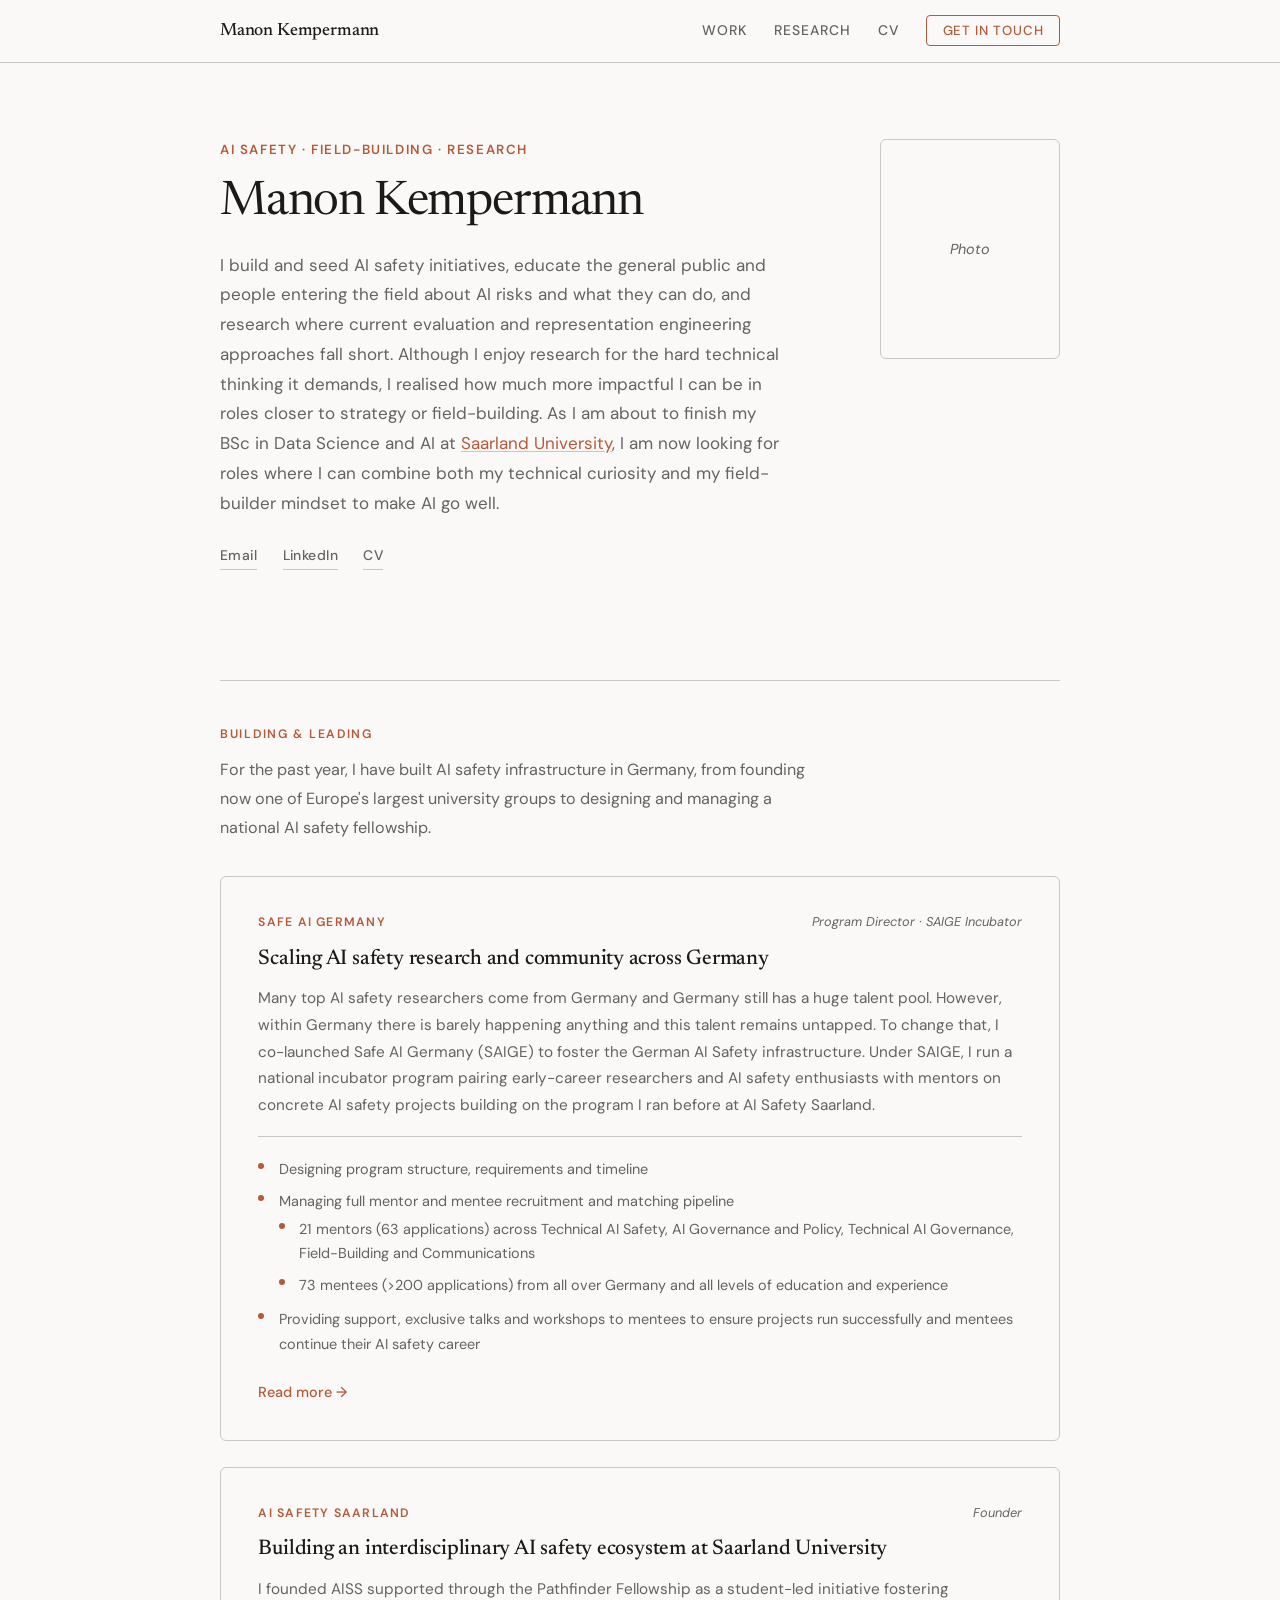
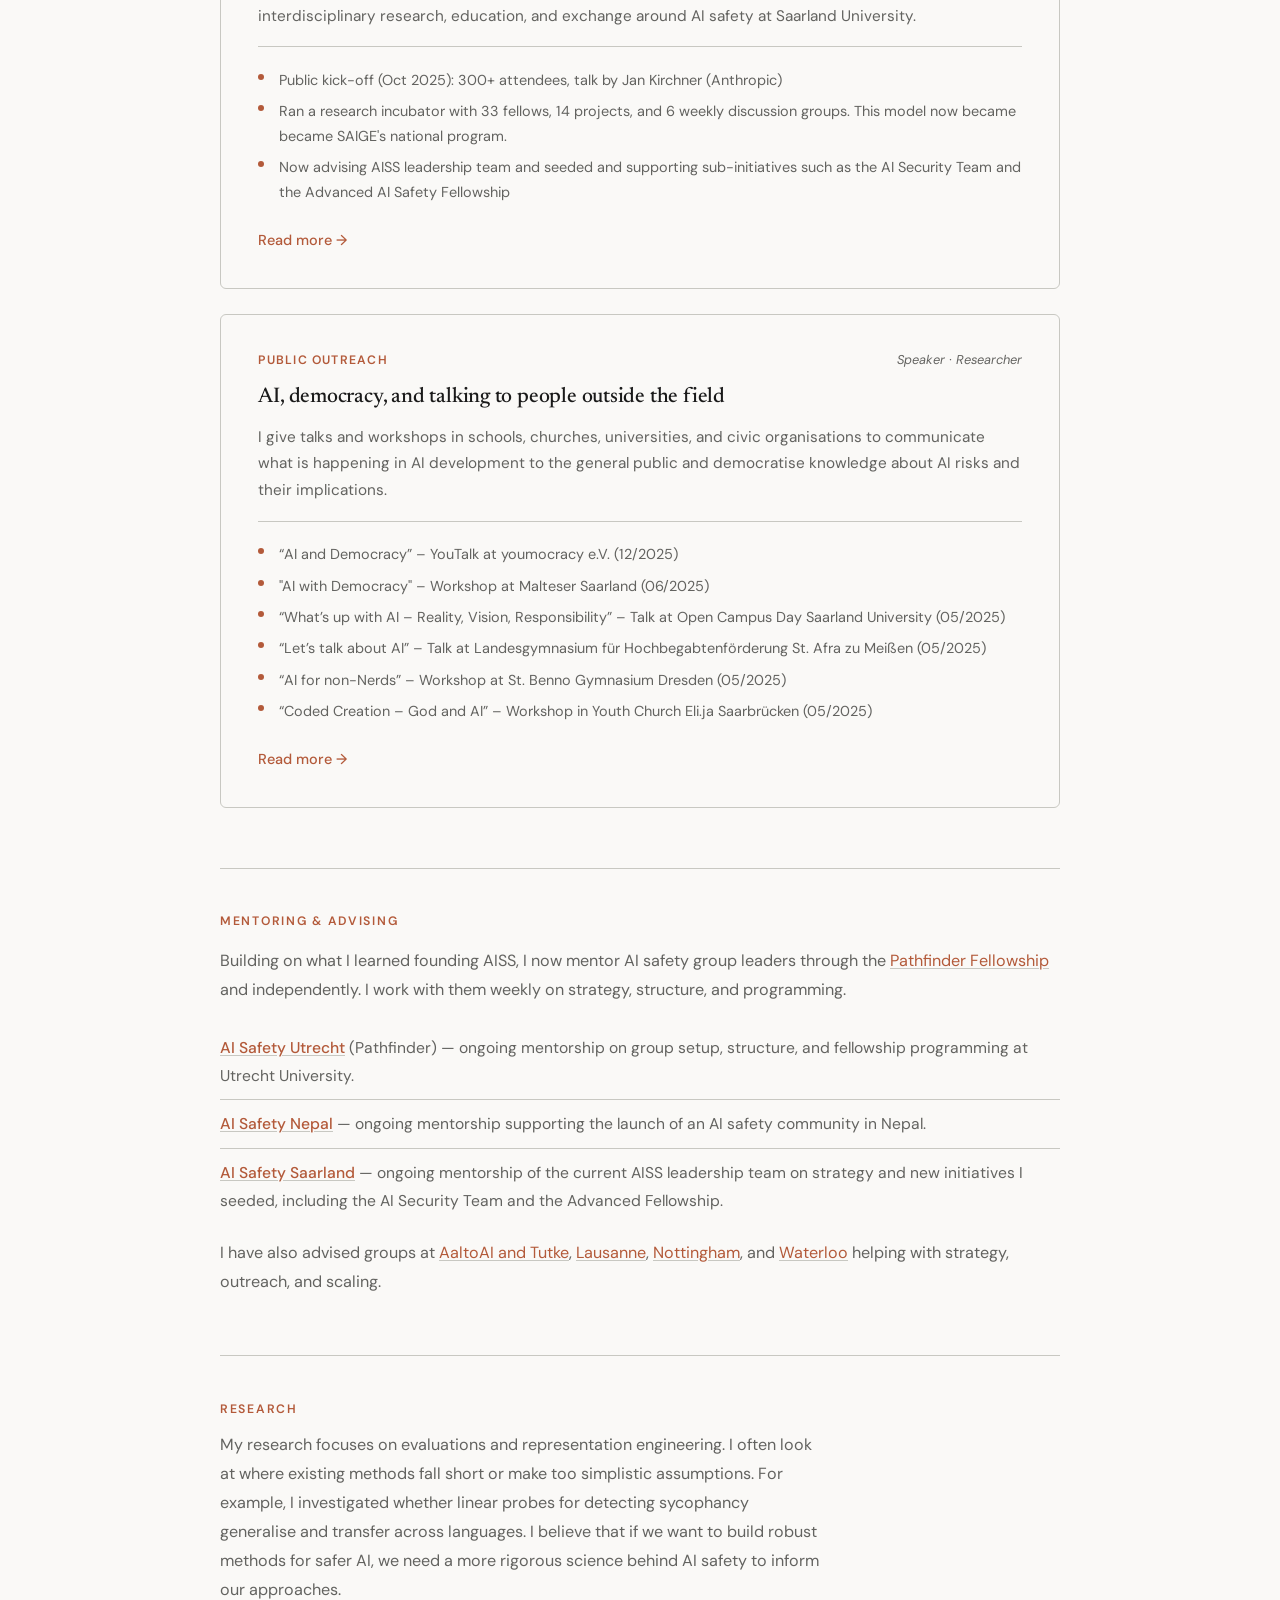
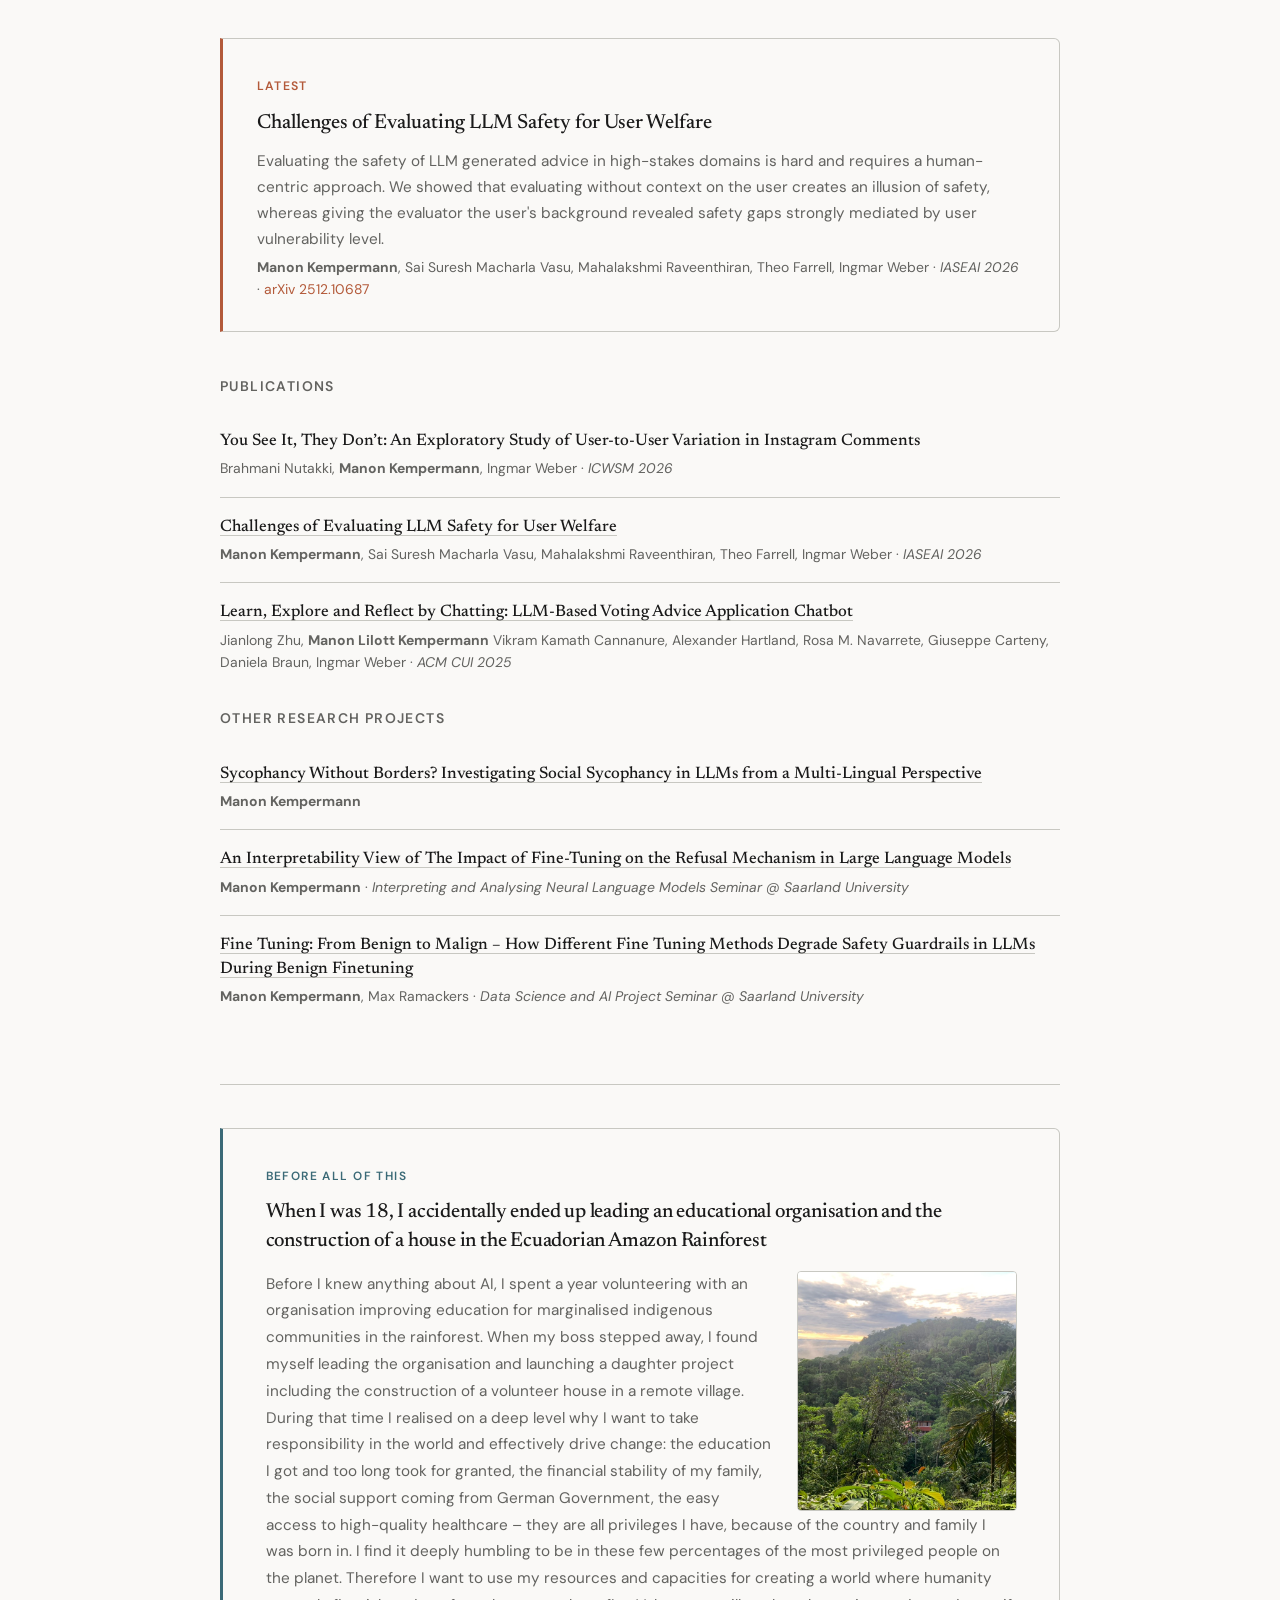
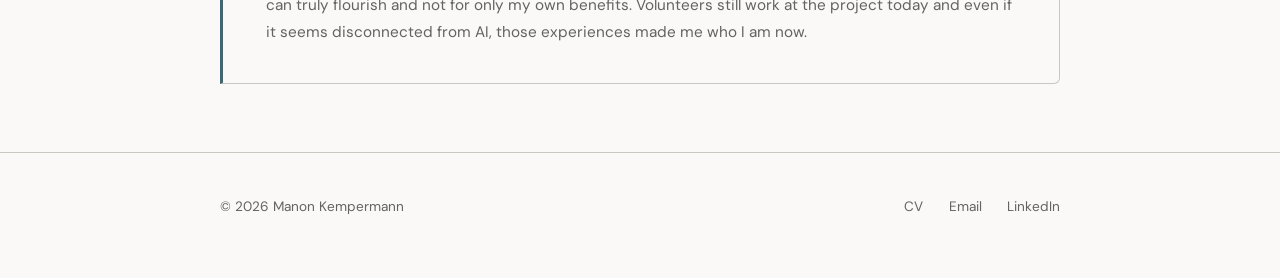
==== index.html @ 101d2dc3 "fixed spelling" ====
<!DOCTYPE html>
<html lang="en">
<head>
  <meta charset="UTF-8">
  <meta name="viewport" content="width=device-width, initial-scale=1.0">
  <title>Manon Kempermann</title>
  <link rel="preconnect" href="https://fonts.googleapis.com">
  <link rel="preconnect" href="https://fonts.gstatic.com" crossorigin>
  <link href="https://fonts.googleapis.com/css2?family=Newsreader:ital,opsz,wght@0,6..72,300;0,6..72,400;0,6..72,500;0,6..72,600;1,6..72,300;1,6..72,400;1,6..72,500&family=DM+Sans:ital,opsz,wght@0,9..40,300;0,9..40,400;0,9..40,500;0,9..40,600;1,9..40,400&display=swap" rel="stylesheet">
  <link rel="stylesheet" href="styles.css">
</head>
<body>

  <nav>
    <div class="nav-inner">
      <a href="index.html" class="nav-name">Manon Kempermann</a>
      <button class="nav-toggle" aria-label="Menu" onclick="document.querySelector('.nav-links').classList.toggle('open')">
        <span></span><span></span>
      </button>
      <ul class="nav-links">
        <li><a href="#projects">Work</a></li>
        <li><a href="#publications">Research</a></li>
        <li><a href="pdf/260504_Manon_K_CV.pdf">CV</a></li>
        <li><a href="mailto:manon@kempermann.email" class="nav-cta">Get in touch</a></li>
      </ul>
    </div>
  </nav>

  <header class="header">
    <div class="header-content">
      <div class="header-text">
        <p class="header-kicker">AI Safety · Field-Building · Research</p>
        <h1>Manon Kempermann</h1>
        <p class="tagline">
          I build and seed AI safety initiatives, educate the general public and people entering the field about AI risks and what they can do, and research where current evaluation and representation engineering approaches fall short. Although I enjoy research for the hard technical thinking it demands, I realised how much more impactful I can be in roles closer to strategy or field-building. As I am about to finish my BSc in Data Science and AI at <a href="https://www.uni-saarland.de">Saarland University</a>, I am now looking for roles where I can combine both my technical curiosity and my field-builder mindset to make AI go well.
          <br> 
        </p>
        <div class="contact-row">
          <a href="mailto:manon@kempermann.email">Email</a>
          <a href="https://www.linkedin.com/in/manon-kempermann-%F0%9F%94%B6-0a8396263/">LinkedIn</a>
          <a href="pdf/260504_Manon_K_CV.pdf">CV</a>
        </div>
      </div>
      <div class="header-photo">
        <img src="profile.jpg" alt="Manon Kempermann" onerror="this.parentElement.innerHTML='<div class=photo-placeholder>Photo</div>'">
      </div>
    </div>
  </header>

  <section class="section" id="projects">
    <hr class="section-divider">
    <div class="section-header fade-section">
      <span class="section-label">Building &amp; Leading</span>
      <p class="section-intro">
        For the past year, I have built AI safety infrastructure in Germany, from founding now one of Europe's largest university groups to designing and managing a national AI safety fellowship.
      </p>
    </div>

    <div class="project-grid">
      <a href="https://safeaigermany.org/incubator" class="project-card fade-section" id="saige">
        <div class="card-top">
          <span class="card-overline">Safe AI Germany</span>
          <span class="card-role">Program Director · SAIGE Incubator</span>
        </div>
        <h3>Scaling AI safety research and community across Germany</h3>
        <p>
          Many top AI safety researchers come from Germany and Germany still has a huge talent pool. However, within Germany there is barely happening anything and this talent remains untapped. To change that, I co-launched Safe AI Germany (SAIGE) to foster the German AI Safety infrastructure. Under SAIGE, I run a national incubator program pairing early-career researchers and AI safety enthusiasts with mentors on concrete AI safety projects building on the program I ran before at AI Safety Saarland.
        </p>
        <div class="card-details">
          <ul>
            <li>Designing program structure, requirements and timeline</li>
            <li>Managing full mentor and mentee recruitment and matching pipeline
              <ul>
                <li>21 mentors (63 applications) across Technical AI Safety, AI Governance and Policy, Technical AI Governance, Field-Building and Communications</li>
                <li>73 mentees (>200 applications) from all over Germany and all levels of education and experience</li>
              </ul>
            </li>
            <li>Providing support, exclusive talks and workshops to mentees to ensure projects run successfully and mentees continue their AI safety career</li>
          </ul>
        </div>
        <span class="card-link">Read more →</span>
      </a>

      <a href="https://www.ais-saarland.org/" class="project-card fade-section">
        <div class="card-top">
          <span class="card-overline">AI Safety Saarland</span>
          <span class="card-role">Founder</span>
        </div>
        <h3>Building an interdisciplinary AI safety ecosystem at Saarland University</h3>
        <p>
          I founded AISS supported through the Pathfinder Fellowship as a student-led initiative fostering  interdisciplinary research, education, and exchange around AI safety at Saarland University.
        </p>
        <div class="card-details">
          <ul>
            <li>Public kick-off (Oct 2025): 300+ attendees, talk by Jan Kirchner (Anthropic)</li>
            <li>Ran a research incubator with 33 fellows, 14 projects, and 6 weekly discussion groups. This model now became became SAIGE's national program.</li>
            <li>Now advising AISS leadership team and seeded and supporting sub-initiatives such as the AI Security Team and the Advanced AI Safety Fellowship</li>
          </ul>
        </div>
        <span class="card-link">Read more →</span>
      </a>

      <a href="pdf/AI_for_everybody.pdf", class="project-card fade-section">
        <div class="card-top">
          <span class="card-overline">Public Outreach</span>
          <span class="card-role">Speaker · Researcher</span>
        </div>
        <h3>AI, democracy, and talking to people outside the field</h3>
        <p>
          I give talks and workshops in schools, churches,
          universities, and civic organisations to communicate what is happening in AI development to the general public and democratise knowledge about AI risks and their implications.
        </p>
        <div class="card-details">
          <ul>
            <li>“AI and Democracy” – YouTalk at youmocracy e.V. (12/2025)</li>
            <li>"AI with Democracy" – Workshop at Malteser Saarland (06/2025)</li>
            <li>“What’s up with AI – Reality, Vision, Responsibility” – Talk at Open Campus Day Saarland University (05/2025) </li>
            <li>“Let’s talk about AI” – Talk at Landesgymnasium für Hochbegabtenförderung St. Afra zu Meißen (05/2025)</li>
            <li>“AI for non-Nerds” – Workshop at St. Benno Gymnasium Dresden (05/2025)</li>
            <li>“Coded Creation – God and AI” – Workshop in Youth Church Eli.ja Saarbrücken (05/2025)</li>
          </ul>
        </div>
        <span class="card-link">Read more →</span>
      </a>

    </div>

  </section>

  <section class="section" id="mentoring">
    <hr class="section-divider">
    <div class="fade-section">
      <span class="section-label">Mentoring &amp; Advising</span>
      <p class="mentoring-also" style="margin-bottom: 1.2rem;">
        Building on what I learned founding AISS, I now mentor AI safety group leaders
        through the <a href="https://pathfinder.kairos-project.org/">Pathfinder Fellowship</a>
        and independently. I work with them weekly on strategy, structure, and programming.
      </p>
      <ul class="mentoring-list">
        <li>
          <strong><a href="https://aisafetyutrecht.org/">AI Safety Utrecht</a></strong> (Pathfinder) — ongoing mentorship on group setup, structure, and fellowship programming at Utrecht University.
        </li>
        <li>
          <strong><a href="https://www.aisafetynepal.org/">AI Safety Nepal</a></strong> — ongoing mentorship supporting the launch of an AI safety community in Nepal.
        </li>
        <li>
          <strong><a href="https://www.ais-saarland.org/">AI Safety Saarland</a></strong> — ongoing mentorship of the current AISS leadership team on strategy and new initiatives I seeded, including the AI Security Team and the Advanced Fellowship.
        </li>
      </ul>
      <p class="mentoring-also">
        I have also advised groups at
        <a href="https://www.tutke.org/en/llms-and-alignment">AaltoAI and Tutke</a>,
        <a href="https://lausanne.aisafety.ch/">Lausanne</a>,
        <a href="https://naisi.notion.site/Nottingham-AI-Safety-Initiative-275f2f8f120f80939729c6e558e9e45e">Nottingham</a>,
        and <a href="https://v0-waterloo-ai-association.vercel.app/">Waterloo</a>
        helping with strategy, outreach, and scaling.
      </p>
    </div>
  </section>

  <section class="section" id="publications">
    <hr class="section-divider">
    <div class="section-header fade-section">
      <span class="section-label">Research</span>
      <p class="section-intro">
        My research focuses on evaluations and representation engineering. I often look at where existing methods fall short or make too simplistic assumptions. For example, I investigated whether linear probes for detecting sycophancy generalise and transfer across languages. I believe that if we want to build robust methods for safer AI, we need a more rigorous science behind AI safety to inform our approaches.
      </p>
    </div>

    <div class="research-grid fade-section">
      <a href="research-safety-eval.html" class="research-featured">
        <span class="card-overline">Latest</span>
        <h3>Challenges of Evaluating LLM Safety for User Welfare</h3>
        <p>
          Evaluating the safety of LLM generated advice in high-stakes domains is hard and requires a human-centric approach. We showed that evaluating without context on the user creates an illusion of safety, whereas giving the evaluator the user's background revealed safety gaps strongly mediated by user vulnerability level. 
        </p>
        <div class="pub-meta">
          <strong>Manon Kempermann</strong>, Sai Suresh Macharla Vasu, Mahalakshmi Raveenthiran, Theo Farrell, Ingmar Weber · <span class="pub-venue">IASEAI 2026</span>
          · <span class="pub-link-inline">arXiv 2512.10687</span>
        </div>
      </a>
    </div>

    <div class="fade-section">
      <h4 class="pub-section-title">Publications</h4>
      <ul class="pub-list">
        <li>
          <div class="pub-title">
              You See It, They Don’t: An Exploratory Study of User-to-User Variation in Instagram Comments
          </div>
          <div class="pub-meta">Brahmani Nutakki, <strong>Manon Kempermann</strong>, Ingmar Weber · <span class="pub-venue">ICWSM 2026</span></div>
        </li>
        <li>
          <div class="pub-title">
            <a href="pdf/challenges_of_evaluating_llm_safety_for_user_welfare.pdf">
              Challenges of Evaluating LLM Safety for User Welfare</a>
          </div>
          <div class="pub-meta"><strong>Manon Kempermann</strong>, Sai Suresh Macharla Vasu, Mahalakshmi Raveenthiran, Theo Farrell, Ingmar Weber · <span class="pub-venue">IASEAI 2026</span></div>
        </li>
        <li>
          <div class="pub-title">
            <a href="pdf/learn_explore_and_reflect_by_chatting.pdf">
              Learn, Explore and Reflect by Chatting: LLM-Based Voting Advice Application Chatbot</a>
          </div>
          <div class="pub-meta">Jianlong Zhu, <strong>Manon Lilott Kempermann</strong> Vikram Kamath Cannanure, Alexander Hartland, Rosa M. Navarrete, Giuseppe Carteny, Daniela Braun, Ingmar Weber · <span class="pub-venue">ACM CUI 2025</span></div>
        </li>
      </ul>
    </div>

    <div class="fade-section">
      <h4 class="pub-section-title">Other Research Projects</h4>
      <ul class="pub-list">
        <li>
          <div class="pub-title">
              <a href="pdf/Multilingual_Sycophancy.pdf">
              Sycophancy Without Borders?
              Investigating Social Sycophancy in LLMs from a Multi-Lingual Perspective</a>
          </div>
          <div class="pub-meta"><strong>Manon Kempermann</strong> </div>
        </li>
        <li>
          <div class="pub-title">
              <a href="pdf/interpretability_of_refusal_fine-tuning.pdf">
              An Interpretability View of The Impact of Fine-Tuning on the Refusal Mechanism in Large Language Models</a>
          </div>
          <div class="pub-meta"><strong>Manon Kempermann</strong> · <span class="pub-venue">Interpreting and Analysing Neural Language Models Seminar @ Saarland University</span></div>
        </li>
        <li>
          <div class="pub-title">
            <a href="pdf/refusal_fine_tuning_methods_comparison.pdf">
              Fine Tuning: From Benign to Malign – How Different Fine Tuning Methods Degrade Safety Guardrails in LLMs During Benign Finetuning </a>
          </div>
          <div class="pub-meta"><strong>Manon Kempermann</strong>, Max Ramackers · <span class="pub-venue">Data Science and AI Project Seminar @ Saarland University</span></div>
        </li>
      </ul>
    </div>
  </section>


  <!--<section class="section" id="thinking">
    <hr class="section-divider">
    <div class="fade-section">
      <span class="section-label">Thinking</span>
      <div class="thinking-teaser">
        <p>
          I write about what drives my work, what concerns me about AI development,
          and where I think I can be most useful. This is living collection of my thoughts and how they are evolving.
        </p>
        <a href="narrative.html" class="thinking-cta">Read where I'm headed →</a>
      </div>
    </div>
  </section> -->


  <div class="section origin-section">
    <hr class="section-divider">
    <a  class="origin-card fade-section">
    <span class="origin-kicker">Before all of this</span>
    <h3>When I was 18, I accidentally ended up leading an educational organisation and the construction of a house in the Ecuadorian Amazon Rainforest</h3>
    <div class="origin-card-inner">
      <div class="origin-card-photo">
      <img src="ecuador.jpeg" alt="Pakashka Sacha, the home of the organisation">
    </div>
      <p>
        Before I knew anything about AI, I spent a year volunteering with an organisation
        improving education for marginalised indigenous communities in the rainforest.
        When my boss stepped away, I found myself leading the organisation and launching a daughter
        project including the construction of a volunteer house in a remote village. During that time I realised on a deep level why I want to take responsibility in the world and effectively drive change: the education I got and too long took for granted, the financial stability of my family, the social support coming from German Government, the easy access to high-quality healthcare – they are all privileges I have, because of the country and family I was born in. I find it deeply humbling to be in these few percentages of the most privileged people on the planet. Therefore I want to use my resources and capacities for creating a world where humanity can truly flourish and not for only my own benefits. 
        
        Volunteers still work at the project today and even if it seems disconnected from AI, those experiences made me who I am now.
      </p>
  </div>
</a>
  </div>


  <footer>
    <div class="footer-inner">
      <p>&copy; 2026 Manon Kempermann</p>
      <div class="footer-links">
        <a href="pdf/260504_Manon_K_CV.pdf">CV</a>
        <a href="mailto:manon@kempermann.email">Email</a>
          <a href="https://www.linkedin.com/in/manon-kempermann-%F0%9F%94%B6-0a8396263/">LinkedIn</a>
      </div>
    </div>
  </footer>

  <script>
    document.addEventListener('DOMContentLoaded', () => {
      const observer = new IntersectionObserver((entries) => {
        entries.forEach(entry => {
          if (entry.isIntersecting) {
            entry.target.classList.add('visible');
            observer.unobserve(entry.target);
          }
        });
      }, { threshold: 0.1, rootMargin: '0px 0px -30px 0px' });
      document.querySelectorAll('.fade-section').forEach(el => observer.observe(el));
    });
  </script>

<script>
  document.querySelectorAll('a[href^="http"], a[href^="pdf/"]').forEach(a => {
    a.target = '_blank';
    a.rel = 'noopener noreferrer';
  });
</script>
</body>
</html>
---- styles.css ----
/* ═══════════════════════════════════════════
   VARIABLES & RESET
   ═══════════════════════════════════════════ */
:root {
  --ink: #1a1a1a;
  --paper: #faf9f7;
  --mid: #636360;
  --light: #d4d4cf;
  --rule: #c8c8c2;

  --accent: #b35a3a;
  --accent-hover: #994d32;
  --teal: #3b6a77;

  --serif: 'Newsreader', Georgia, serif;
  --sans: 'DM Sans', 'Helvetica Neue', sans-serif;
  --max-w: 840px;
  --gutter: clamp(1.5rem, 5vw, 4rem);
}

*, *::before, *::after { margin: 0; padding: 0; box-sizing: border-box; }

html {
  font-size: 17px;
  scroll-behavior: smooth;
  -webkit-font-smoothing: antialiased;
  background: #faf9f7;
}

body {
  font-family: var(--sans);
  color: var(--ink);
  background: #faf9f7;
  line-height: 1.7;
}

::selection {
  background: var(--accent);
  color: var(--paper);
}

a { color: var(--accent); }

/* ═══════════════════════════════════════════
   NAV
   ═══════════════════════════════════════════ */
nav {
  position: sticky;
  top: 0;
  z-index: 100;
  border-bottom: 1px solid var(--rule);
  backdrop-filter: blur(14px);
  background: var(--paper);
}

.nav-inner {
  max-width: calc(var(--max-w) + var(--gutter) * 2);
  margin: 0 auto;
  padding: 0.9rem var(--gutter);
  display: flex;
  justify-content: space-between;
  align-items: baseline;
}

.nav-name {
  font-family: var(--serif);
  font-weight: 500;
  font-size: 1.05rem;
  color: var(--ink);
  text-decoration: none;
  letter-spacing: -0.01em;
}

.nav-toggle {
  display: none;
  background: none;
  border: none;
  cursor: pointer;
  flex-direction: column;
  gap: 5px;
  padding: 4px;
}

.nav-toggle span {
  display: block;
  width: 20px;
  height: 1.5px;
  background: var(--ink);
  transition: transform 0.2s;
}

.nav-links {
  display: flex;
  gap: 1.6rem;
  list-style: none;
  align-items: baseline;
}

.nav-links a {
  font-size: 0.82rem;
  font-weight: 500;
  color: var(--mid);
  text-decoration: none;
  text-transform: uppercase;
  letter-spacing: 0.07em;
  transition: color 0.2s;
}

.nav-links a:hover { color: var(--ink); }

.nav-cta {
  color: var(--accent) !important;
  border: 1px solid var(--accent);
  border-radius: 4px;
  padding: 0.35rem 0.9rem !important;
  font-size: 0.78rem !important;
  transition: background 0.2s, color 0.2s !important;
}

.nav-cta:hover {
  background: var(--accent) !important;
  color: var(--paper) !important;
}

/* ═══════════════════════════════════════════
   HEADER
   ═══════════════════════════════════════════ */
.header {
  max-width: calc(var(--max-w) + var(--gutter) * 2);
  margin: 0 auto;
  padding: 4.5rem var(--gutter) 3rem;
}

.header-content {
  display: flex;
  gap: 3rem;
  align-items: flex-start;
}

.header-text { flex: 1; }

.header-kicker {
  font-size: 0.78rem;
  font-weight: 600;
  text-transform: uppercase;
  letter-spacing: 0.12em;
  color: var(--accent);
  margin-bottom: 0.8rem;
}

.header h1 {
  font-family: var(--serif);
  font-size: clamp(2rem, 4.5vw, 2.8rem);
  font-weight: 400;
  line-height: 1.15;
  letter-spacing: -0.025em;
  color: var(--ink);
  margin-bottom: 1.2rem;
}

.tagline {
  font-size: 1rem;
  color: var(--mid);
  line-height: 1.75;
  max-width: 560px;
}

.tagline a {
  text-decoration: underline;
  text-underline-offset: 2px;
  text-decoration-color: var(--rule);
  transition: text-decoration-color 0.2s;
}

.tagline a:hover { text-decoration-color: var(--accent); }

.header-photo {
  flex-shrink: 0;
  width: 180px;
  height: 220px;
  border-radius: 6px;
  overflow: hidden;
  border: 1px solid var(--rule);
  background: var(--paper);
}

.header-photo img {
  width: 100%;
  height: 100%;
  object-fit: cover;
}

.photo-placeholder {
  width: 100%;
  height: 100%;
  display: flex;
  align-items: center;
  justify-content: center;
  font-size: 0.85rem;
  color: var(--mid);
  font-style: italic;
}

.contact-row {
  margin-top: 1.5rem;
  display: flex;
  gap: 1.5rem;
  flex-wrap: wrap;
}

.contact-row a {
  font-size: 0.82rem;
  font-weight: 500;
  color: var(--mid);
  text-decoration: none;
  letter-spacing: 0.03em;
  border-bottom: 1px solid var(--rule);
  padding-bottom: 1px;
  transition: color 0.2s, border-color 0.2s;
}

.contact-row a:hover {
  color: var(--ink);
  border-color: var(--ink);
}

/* ═══════════════════════════════════════════
   SECTIONS
   ═══════════════════════════════════════════ */
.section {
  max-width: calc(var(--max-w) + var(--gutter) * 2);
  margin: 0 auto;
  padding: 0 var(--gutter);
}

.section-divider {
  border: none;
  border-top: 1px solid var(--rule);
  margin: 3.5rem 0 2.5rem;
}

.section-header {
  margin-bottom: 2rem;
}

.section-label {
  font-size: 0.72rem;
  font-weight: 600;
  text-transform: uppercase;
  letter-spacing: 0.14em;
  color: var(--accent);
  margin-bottom: 0.6rem;
  display: block;
}

.section-intro {
  font-size: 0.95rem;
  color: var(--mid);
  line-height: 1.7;
  max-width: 600px;
}

.section h2 {
  font-family: var(--serif);
  font-size: clamp(1.5rem, 3.5vw, 2rem);
  font-weight: 400;
  line-height: 1.3;
  letter-spacing: -0.02em;
  margin-bottom: 1.2rem;
}

.section p { font-size: 0.95rem; line-height: 1.8; }
.section p + p { margin-top: 1rem; }

/* ═══════════════════════════════════════════
   PROJECT CARDS
   ═══════════════════════════════════════════ */
.project-grid {
  display: grid;
  gap: 1.5rem;
}

.project-card {
  display: block;
  text-decoration: none;
  color: var(--ink);
  border: 1px solid var(--rule);
  border-radius: 6px;
  padding: 2rem 2.2rem;
  transition: border-color 0.3s, box-shadow 0.3s, transform 0.3s;
  background: transparent;
  position: relative;
}

.project-card:hover {
  border-color: var(--accent);
  box-shadow: 0 4px 24px rgba(179, 90, 58, 0.08);
  transform: translateY(-2px);
}

.card-top {
  display: flex;
  justify-content: space-between;
  align-items: baseline;
  margin-bottom: 0.7rem;
  flex-wrap: wrap;
  gap: 0.5rem;
}

.card-overline {
  font-size: 0.72rem;
  font-weight: 600;
  text-transform: uppercase;
  letter-spacing: 0.1em;
  color: var(--accent);
}

.card-role {
  font-size: 0.75rem;
  color: var(--mid);
  font-style: italic;
}

.project-card h3 {
  font-family: var(--serif);
  font-size: 1.25rem;
  font-weight: 500;
  line-height: 1.35;
  letter-spacing: -0.01em;
  margin-bottom: 0.7rem;
}

.project-card p {
  font-size: 0.9rem;
  color: var(--mid);
  line-height: 1.75;
}

.card-details {
  margin-top: 1rem;
  padding-top: 1rem;
  border-top: 1px solid var(--rule);
}

.card-details ul {
  list-style: none;
  padding: 0;
}

.card-details li {
  font-size: 0.85rem;
  color: var(--mid);
  padding: 0.2rem 0;
  padding-left: 1.2rem;
  position: relative;
}

.card-details li::before {
  content: '';
  position: absolute;
  left: 0;
  top: 0.65em;
  width: 6px;
  height: 6px;
  border-radius: 50%;
  background: var(--accent);
  border: none;
}

.card-link {
  display: inline-block;
  margin-top: 1.2rem;
  font-size: 0.85rem;
  font-weight: 500;
  color: var(--accent);
  transition: letter-spacing 0.2s;
}

.project-card:hover .card-link {
  letter-spacing: 0.02em;
}

/* ═══════════════════════════════════════════
   MENTORING
   ═══════════════════════════════════════════ */

.mentoring-list {
  list-style: none;
  padding: 0;
  margin: 0;
}

.mentoring-list li {
  font-size: 0.92rem;
  line-height: 1.75;
  color: var(--mid);
  padding: 0.6rem 0;
  padding-left: 0;
  margin-left: 0;
  border-bottom: 1px solid var(--rule);
  list-style: none;
}
 
.mentoring-list li:last-child { border-bottom: none; }
 
.mentoring-list strong {
  color: var(--ink);
  font-weight: 500;
}
 
.mentoring-list a {
  color: var(--accent);
  text-decoration: underline;
  text-underline-offset: 2px;
  text-decoration-color: var(--rule);
}
 
.mentoring-list a:hover { text-decoration-color: var(--accent); }
 
.mentoring-also {
  font-size: 0.85rem;
  color: var(--mid);
  margin-top: 0.8rem;
  line-height: 1.7;
}

.mentoring-also a {
  color: var(--accent);
  text-decoration: underline;
  text-underline-offset: 2px;
  text-decoration-color: var(--rule);
}

.mentoring-also a:hover { text-decoration-color: var(--accent); }

/* ═══════════════════════════════════════════
   RESEARCH
   ═══════════════════════════════════════════ */
.research-grid {
  margin-bottom: 2.5rem;
}

.research-featured {
  display: block;
  text-decoration: none;
  color: var(--ink);
  border: 1px solid var(--rule);
  border-left: 3px solid var(--accent);
  padding: 1.8rem 2rem;
  background: var(--paper);
  border-radius: 0 6px 6px 0;
  transition: border-color 0.3s, box-shadow 0.3s;
}

.research-featured:hover {
  border-color: var(--rule);
  border-left-color: var(--accent);
  box-shadow: 0 2px 16px rgba(179, 90, 58, 0.08);
}

.research-featured .card-overline {
  color: var(--accent);
}

.research-featured h3 {
  font-family: var(--serif);
  font-size: 1.2rem;
  font-weight: 500;
  line-height: 1.4;
  margin: 0.6rem 0;
}

.research-featured p {
  font-size: 0.9rem;
  color: var(--mid);
  line-height: 1.7;
}

.research-featured .card-link {
  color: var(--accent);
}

.pub-section-title {
  font-family: var(--sans);
  font-size: 0.82rem;
  font-weight: 600;
  text-transform: uppercase;
  letter-spacing: 0.1em;
  color: var(--mid);
  margin-top: 1rem;
  margin-bottom: 0.8rem;
}

.pub-list {
  list-style: none;
  padding: 0;
}

.pub-list li {
  padding: 1rem 0;
  border-bottom: 1px solid var(--rule);
}

.pub-list li:last-child { border-bottom: none; }

.pub-title {
  font-family: var(--serif);
  font-weight: 500;
  font-size: 0.98rem;
  line-height: 1.45;
}

.pub-title a {
  color: var(--ink);
  text-decoration: none;
  border-bottom: 1px solid var(--rule);
  transition: border-color 0.2s;
}

.pub-title a:hover { border-color: var(--ink); }

.pub-meta {
  font-size: 0.82rem;
  color: var(--mid);
  margin-top: 0.25rem;
  line-height: 1.6;
}

.pub-venue { font-style: italic; }

.pub-link-inline { color: var(--accent); }

/* ═══════════════════════════════════════════
   THINKING TEASER (index page)
   ═══════════════════════════════════════════ */
.thinking-teaser {
  max-width: 620px;
  margin-top: 0.5rem;
}

.thinking-teaser p {
  font-family: var(--serif);
  font-size: 1.02rem;
  line-height: 1.8;
  color: #2a2a2a;
  margin-bottom: 1.2rem;
}

.thinking-cta {
  font-size: 0.9rem;
  font-weight: 500;
  color: var(--accent);
  text-decoration: none;
  border-bottom: 1px solid var(--rule);
  padding-bottom: 2px;
  transition: border-color 0.2s;
}

.thinking-cta:hover {
  border-color: var(--accent);
}

/* ═══════════════════════════════════════════
   ORIGIN STORY (bottom of index)
   ═══════════════════════════════════════════ */
.origin-section {
  /* inherits all layout from .section */
}

.origin-card {
  display: block;
  text-decoration: none;
  color: var(--ink);
  background: var(--paper);
  border: 1px solid var(--rule);
  border-left: 3px solid var(--teal);
  border-radius: 0 6px 6px 0;
  padding: 2.2rem 2.5rem;
  transition: border-color 0.3s, box-shadow 0.3s;
}

.origin-card:hover {
  border-color: var(--rule);
  border-left-color: var(--teal);
  box-shadow: 0 4px 20px rgba(59, 106, 119, 0.1);
}

.origin-kicker {
  font-size: 0.7rem;
  font-weight: 600;
  text-transform: uppercase;
  letter-spacing: 0.12em;
  color: var(--teal);
  margin-bottom: 0.7rem;
  display: block;
}

.origin-card h3 {
  font-family: var(--serif);
  font-size: 1.2rem;
  font-weight: 500;
  line-height: 1.4;
  margin-bottom: 0.9rem;
  letter-spacing: -0.01em;
}

.origin-card-inner::after {
  content: '';
  display: table;
  clear: both;
}

.origin-card-photo {
  float: right;
  width: 220px;
  height: 240px;
  margin-left: 1.5rem;
  border-radius: 4px;
  overflow: hidden;
  border: 1px solid var(--rule);
}

.origin-card-photo img {
  width: 100%;
  height: 100%;
  object-fit: cover;
  display: block;
}

.origin-card-inner p {
  font-size: 0.9rem;
  color: var(--mid);
  line-height: 1.75;
}

.origin-card .card-link {
  color: var(--teal);
}

@media (max-width: 700px) {
  .origin-card-photo {
    float: none;
    width: 100%;
    height: 200px;
    margin-left: 0;
    margin-bottom: 1rem;
  }
}

/* ═══════════════════════════════════════════
   SUBPAGE LAYOUT (narrative, project pages)
   ═══════════════════════════════════════════ */
.page-header {
  max-width: calc(var(--max-w) + var(--gutter) * 2);
  margin: 0 auto;
  padding: 4rem var(--gutter) 2rem;
  border-bottom: 1px solid var(--rule);
}

.page-header .breadcrumb {
  font-size: 0.78rem;
  color: var(--mid);
  margin-bottom: 1rem;
}

.page-header .breadcrumb a {
  color: var(--mid);
  text-decoration: none;
  border-bottom: 1px solid var(--rule);
}

.page-header .breadcrumb a:hover { color: var(--ink); }

.page-header h1 {
  font-family: var(--serif);
  font-size: clamp(1.8rem, 4vw, 2.4rem);
  font-weight: 400;
  line-height: 1.25;
  letter-spacing: -0.02em;
  max-width: 640px;
}

.page-header .page-subtitle {
  font-size: 1rem;
  color: var(--mid);
  margin-top: 0.8rem;
  line-height: 1.7;
  max-width: 560px;
}

.page-body {
  max-width: calc(var(--max-w) + var(--gutter) * 2);
  margin: 0 auto;
  padding: 2.5rem var(--gutter);
}

.prose {
  max-width: 640px;
}

.prose h2 {
  font-family: var(--serif);
  font-size: 1.35rem;
  font-weight: 500;
  margin-top: 2.5rem;
  margin-bottom: 0.8rem;
  letter-spacing: -0.01em;
}

.prose h3 {
  font-family: var(--serif);
  font-size: 1.15rem;
  font-weight: 500;
  margin-top: 2rem;
  margin-bottom: 0.7rem;
}

.prose p {
  font-family: var(--serif);
  font-size: 1rem;
  line-height: 1.85;
  color: #2a2a2a;
}

.prose p + p { margin-top: 1rem; }

.prose a {
  text-decoration: underline;
  text-underline-offset: 2px;
  text-decoration-color: var(--rule);
}

.prose a:hover { text-decoration-color: var(--accent); }

.prose .aside-note {
  font-family: var(--sans);
  font-size: 0.82rem;
  font-style: italic;
  color: var(--mid);
  border-left: 2px solid var(--rule);
  padding-left: 1rem;
  margin: 2rem 0;
  line-height: 1.65;
}

.prose .highlight-box {
  background: var(--paper);
  border: 1px solid var(--rule);
  border-left: 3px solid var(--accent);
  border-radius: 0 6px 6px 0;
  padding: 1.2rem 1.5rem;
  margin: 2rem 0;
  font-family: var(--sans);
  font-size: 0.9rem;
  line-height: 1.7;
  color: var(--ink);
}

/* ═══════════════════════════════════════════
   FOOTER
   ═══════════════════════════════════════════ */
footer {
  border-top: 1px solid var(--rule);
  margin-top: 4rem;
}

.footer-inner {
  max-width: calc(var(--max-w) + var(--gutter) * 2);
  margin: 0 auto;
  padding: 2.5rem var(--gutter) 3.5rem;
  display: flex;
  justify-content: space-between;
  align-items: baseline;
  flex-wrap: wrap;
  gap: 1rem;
}

footer p { font-size: 0.8rem; color: var(--mid); }

.footer-links {
  display: flex;
  gap: 1.5rem;
}

.footer-links a {
  font-size: 0.8rem;
  color: var(--mid);
  text-decoration: none;
  transition: color 0.2s;
}

.footer-links a:hover { color: var(--ink); }

/* ═══════════════════════════════════════════
   FADE-IN
   ═══════════════════════════════════════════ */
.fade-section {
  opacity: 0;
  transform: translateY(16px);
  transition: opacity 0.65s ease, transform 0.65s ease;
}

.fade-section.visible {
  opacity: 1;
  transform: translateY(0);
}

/* ═══════════════════════════════════════════
   RESPONSIVE
   ═══════════════════════════════════════════ */
@media (max-width: 700px) {
  html { font-size: 16px; }

  .header { padding-top: 3rem; }

  .header-content {
    flex-direction: column-reverse;
    gap: 1.5rem;
  }

  .header-photo {
    width: 120px;
    height: 150px;
  }

  .project-card { padding: 1.5rem; }

  .nav-toggle { display: flex; }

  .nav-links {
    display: none;
    position: absolute;
    top: 100%;
    left: 0;
    right: 0;
    background: var(--paper);
    border-bottom: 1px solid var(--rule);
    flex-direction: column;
    padding: 1rem var(--gutter) 1.5rem;
    gap: 0.8rem;
  }

  .nav-links.open { display: flex; }

  .card-top { flex-direction: column; gap: 0.2rem; }
}
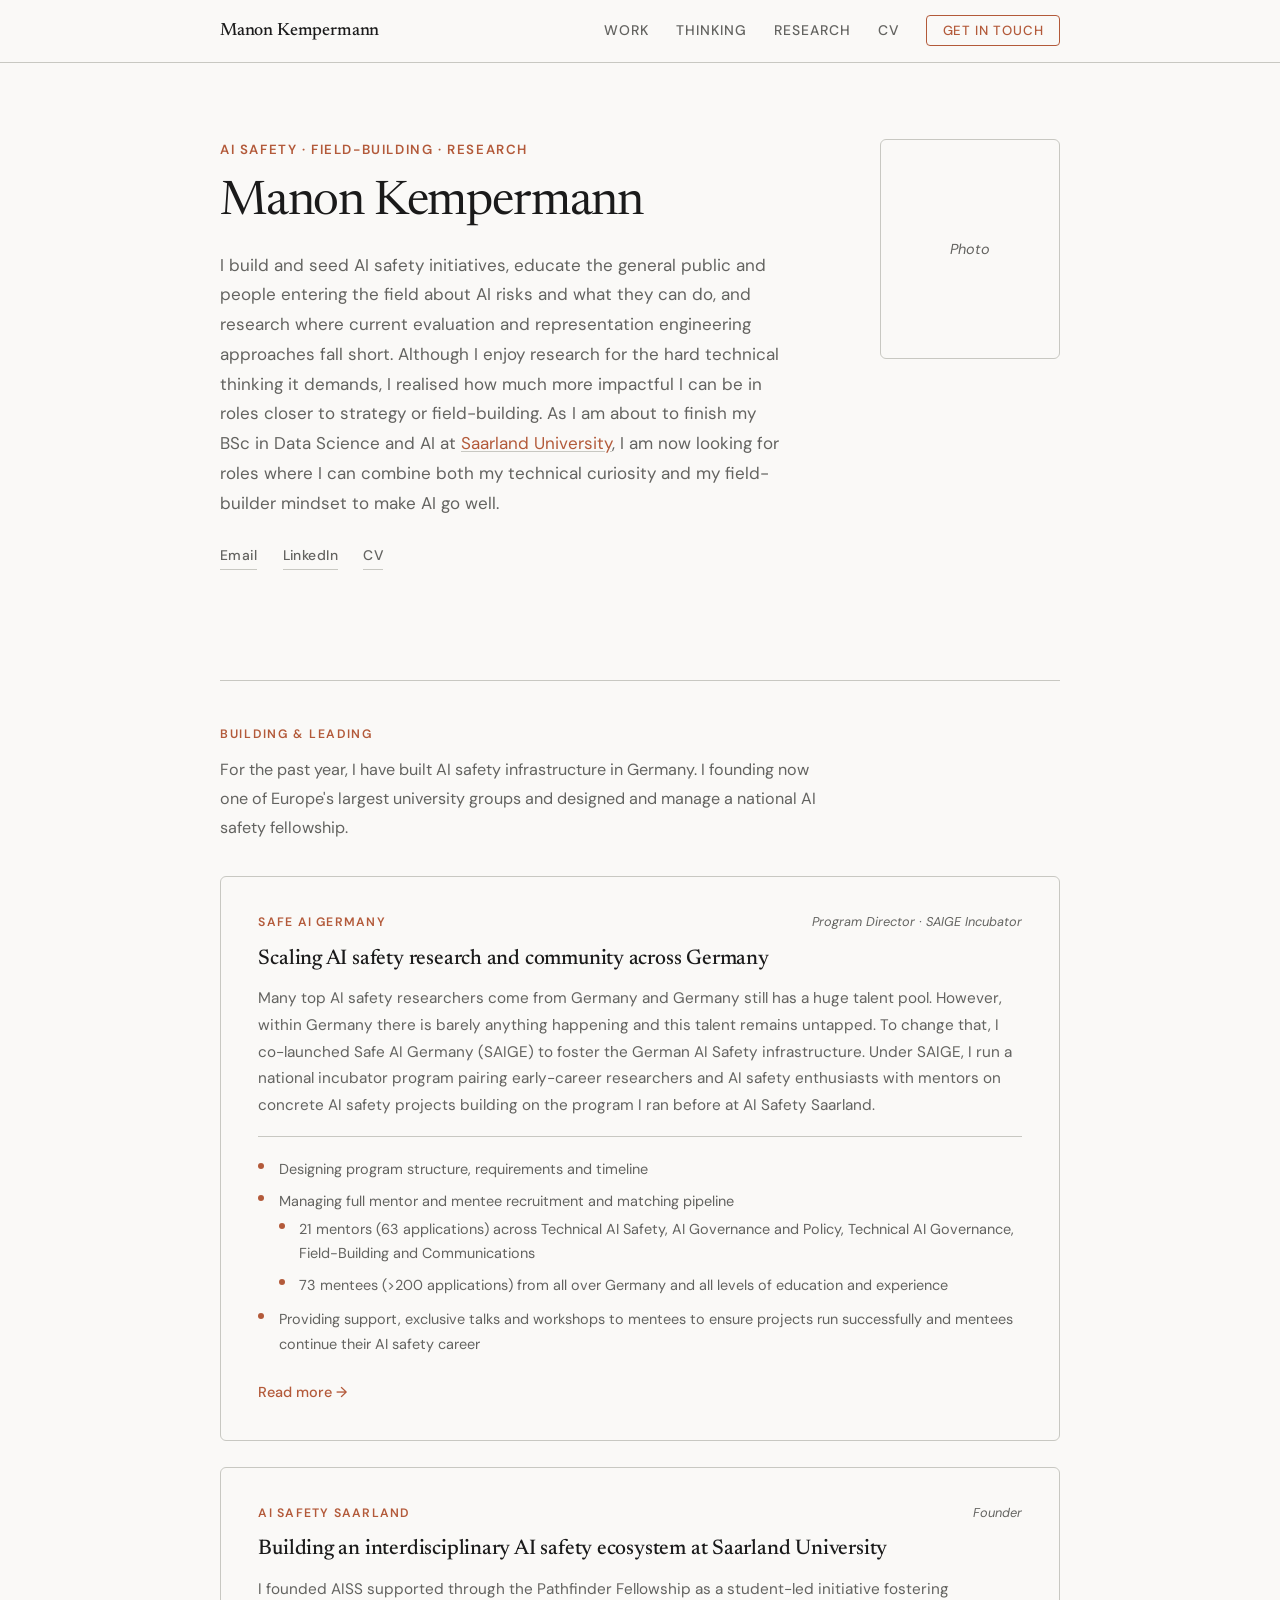
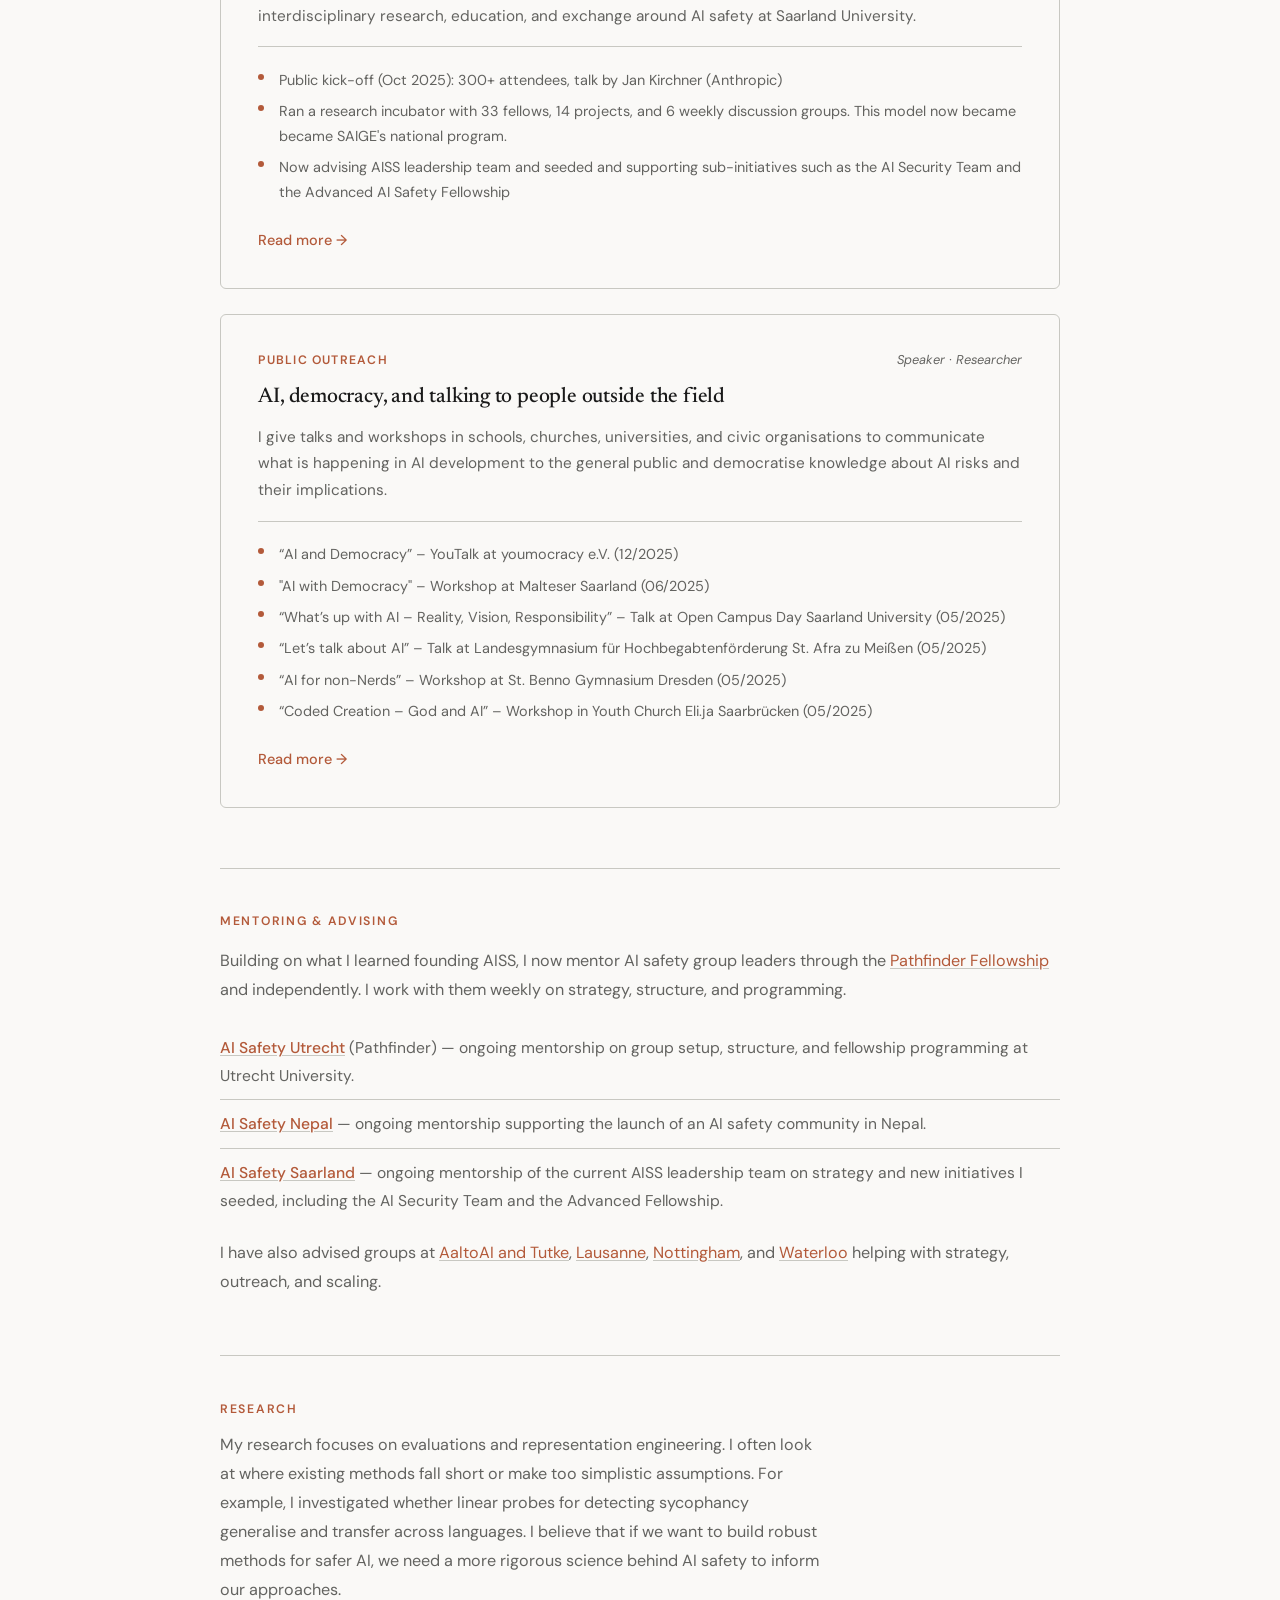
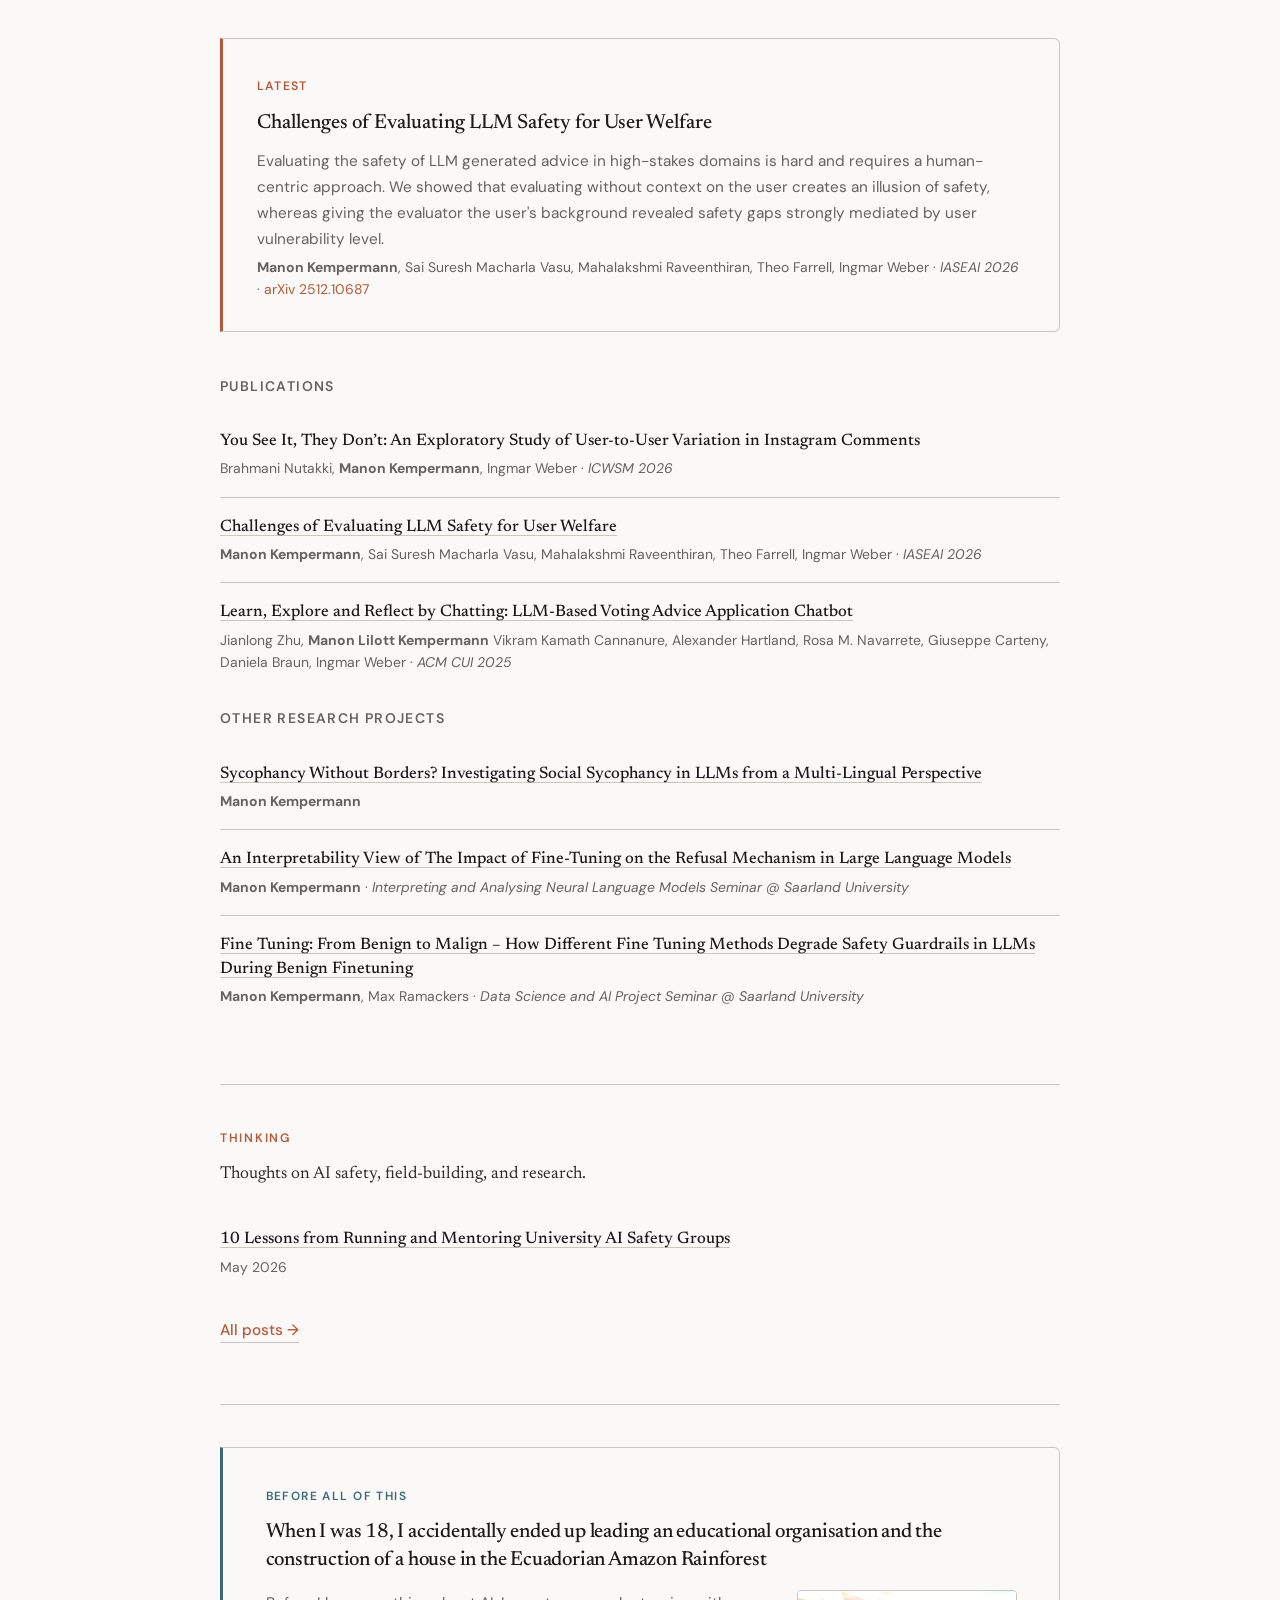
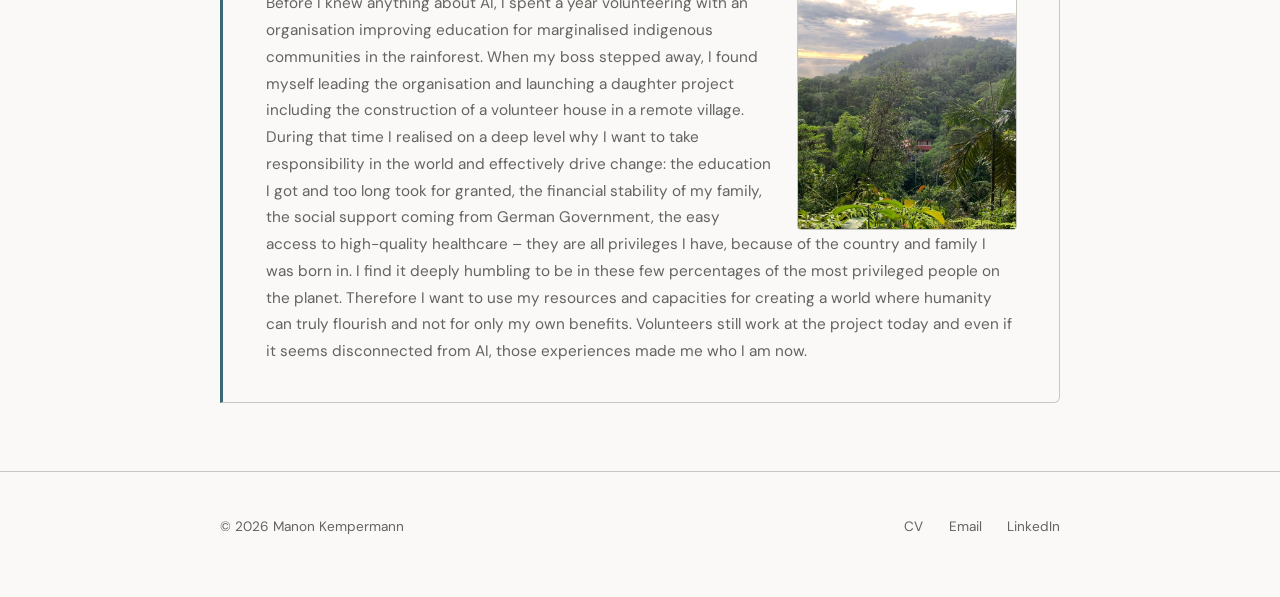
==== commit 8ddcd3ca: "field-building lessons blog" ====
--- a/index.html
+++ b/index.html
@@ -19,6 +19,7 @@
       </button>
       <ul class="nav-links">
         <li><a href="#projects">Work</a></li>
+        <li><a href="thinking.html">Thinking</a></li>
         <li><a href="#publications">Research</a></li>
         <li><a href="pdf/260504_Manon_K_CV.pdf">CV</a></li>
         <li><a href="mailto:manon@kempermann.email" class="nav-cta">Get in touch</a></li>
@@ -52,7 +53,7 @@
     <div class="section-header fade-section">
       <span class="section-label">Building &amp; Leading</span>
       <p class="section-intro">
-        For the past year, I have built AI safety infrastructure in Germany, from founding now one of Europe's largest university groups to designing and managing a national AI safety fellowship.
+        For the past year, I have built AI safety infrastructure in Germany. I founding now one of Europe's largest university groups and designed and manage a national AI safety fellowship.
       </p>
     </div>
 
@@ -64,7 +65,7 @@
         </div>
         <h3>Scaling AI safety research and community across Germany</h3>
         <p>
-          Many top AI safety researchers come from Germany and Germany still has a huge talent pool. However, within Germany there is barely happening anything and this talent remains untapped. To change that, I co-launched Safe AI Germany (SAIGE) to foster the German AI Safety infrastructure. Under SAIGE, I run a national incubator program pairing early-career researchers and AI safety enthusiasts with mentors on concrete AI safety projects building on the program I ran before at AI Safety Saarland.
+          Many top AI safety researchers come from Germany and Germany still has a huge talent pool. However, within Germany there is barely anything happening and this talent remains untapped. To change that, I co-launched Safe AI Germany (SAIGE) to foster the German AI Safety infrastructure. Under SAIGE, I run a national incubator program pairing early-career researchers and AI safety enthusiasts with mentors on concrete AI safety projects building on the program I ran before at AI Safety Saarland.
         </p>
         <div class="card-details">
           <ul>
@@ -237,19 +238,27 @@
   </section>
 
 
-  <!--<section class="section" id="thinking">
+<section class="section" id="thinking">
     <hr class="section-divider">
     <div class="fade-section">
       <span class="section-label">Thinking</span>
       <div class="thinking-teaser">
         <p>
-          I write about what drives my work, what concerns me about AI development,
-          and where I think I can be most useful. This is living collection of my thoughts and how they are evolving.
-        </p>
-        <a href="narrative.html" class="thinking-cta">Read where I'm headed →</a>
+          Thoughts on AI safety, field-building, and research.
+        </p>
+        <ul class="pub-list" style="margin-bottom: 1.2rem;">
+        <li>
+          <div class="pub-title">
+            <a href="ten-lessons.html">10 Lessons from Running and Mentoring University AI Safety Groups</a>
+          </div>
+          <div class="pub-meta">May 2026</div>
+        </li>
+        <!-- Add new posts here, newest first -->
+      </ul>
+      <a href="thinking.html" class="thinking-cta">All posts →</a>
       </div>
     </div>
-  </section> -->
+  </section>
 
 
   <div class="section origin-section">
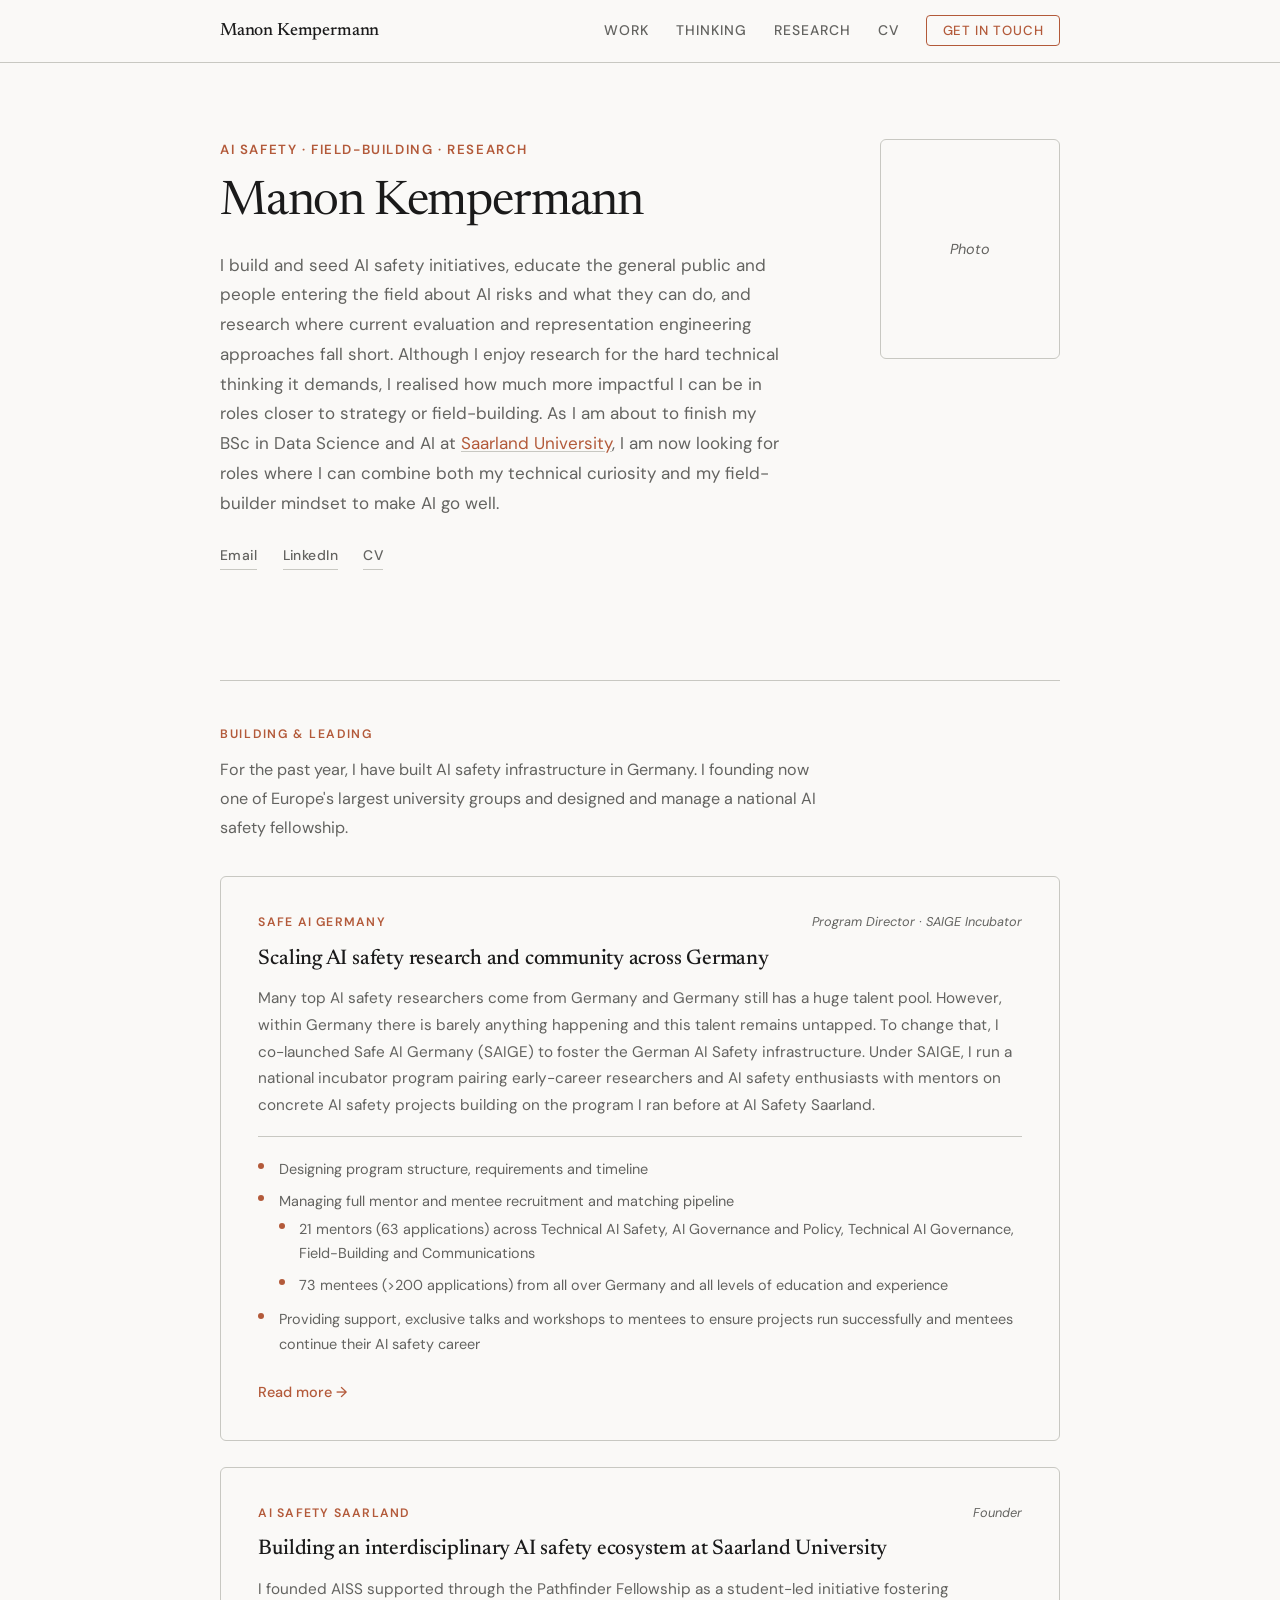
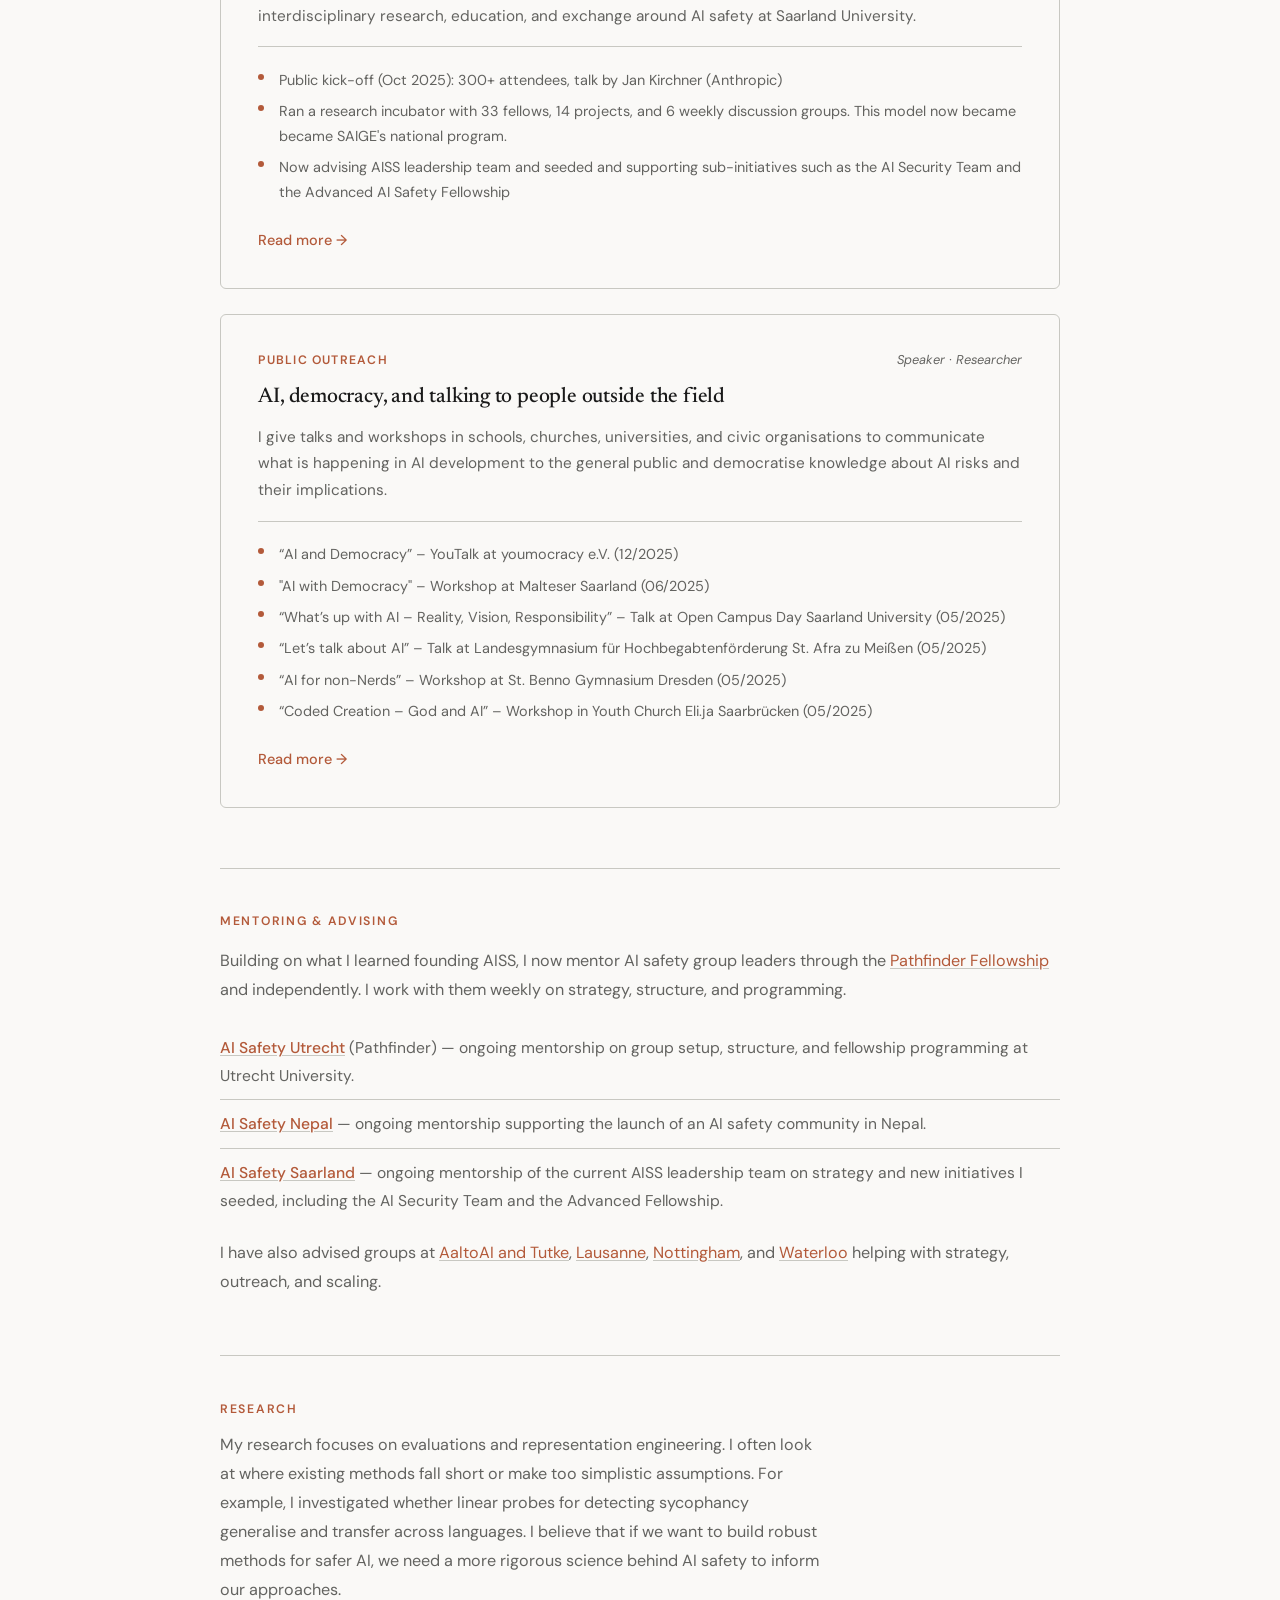
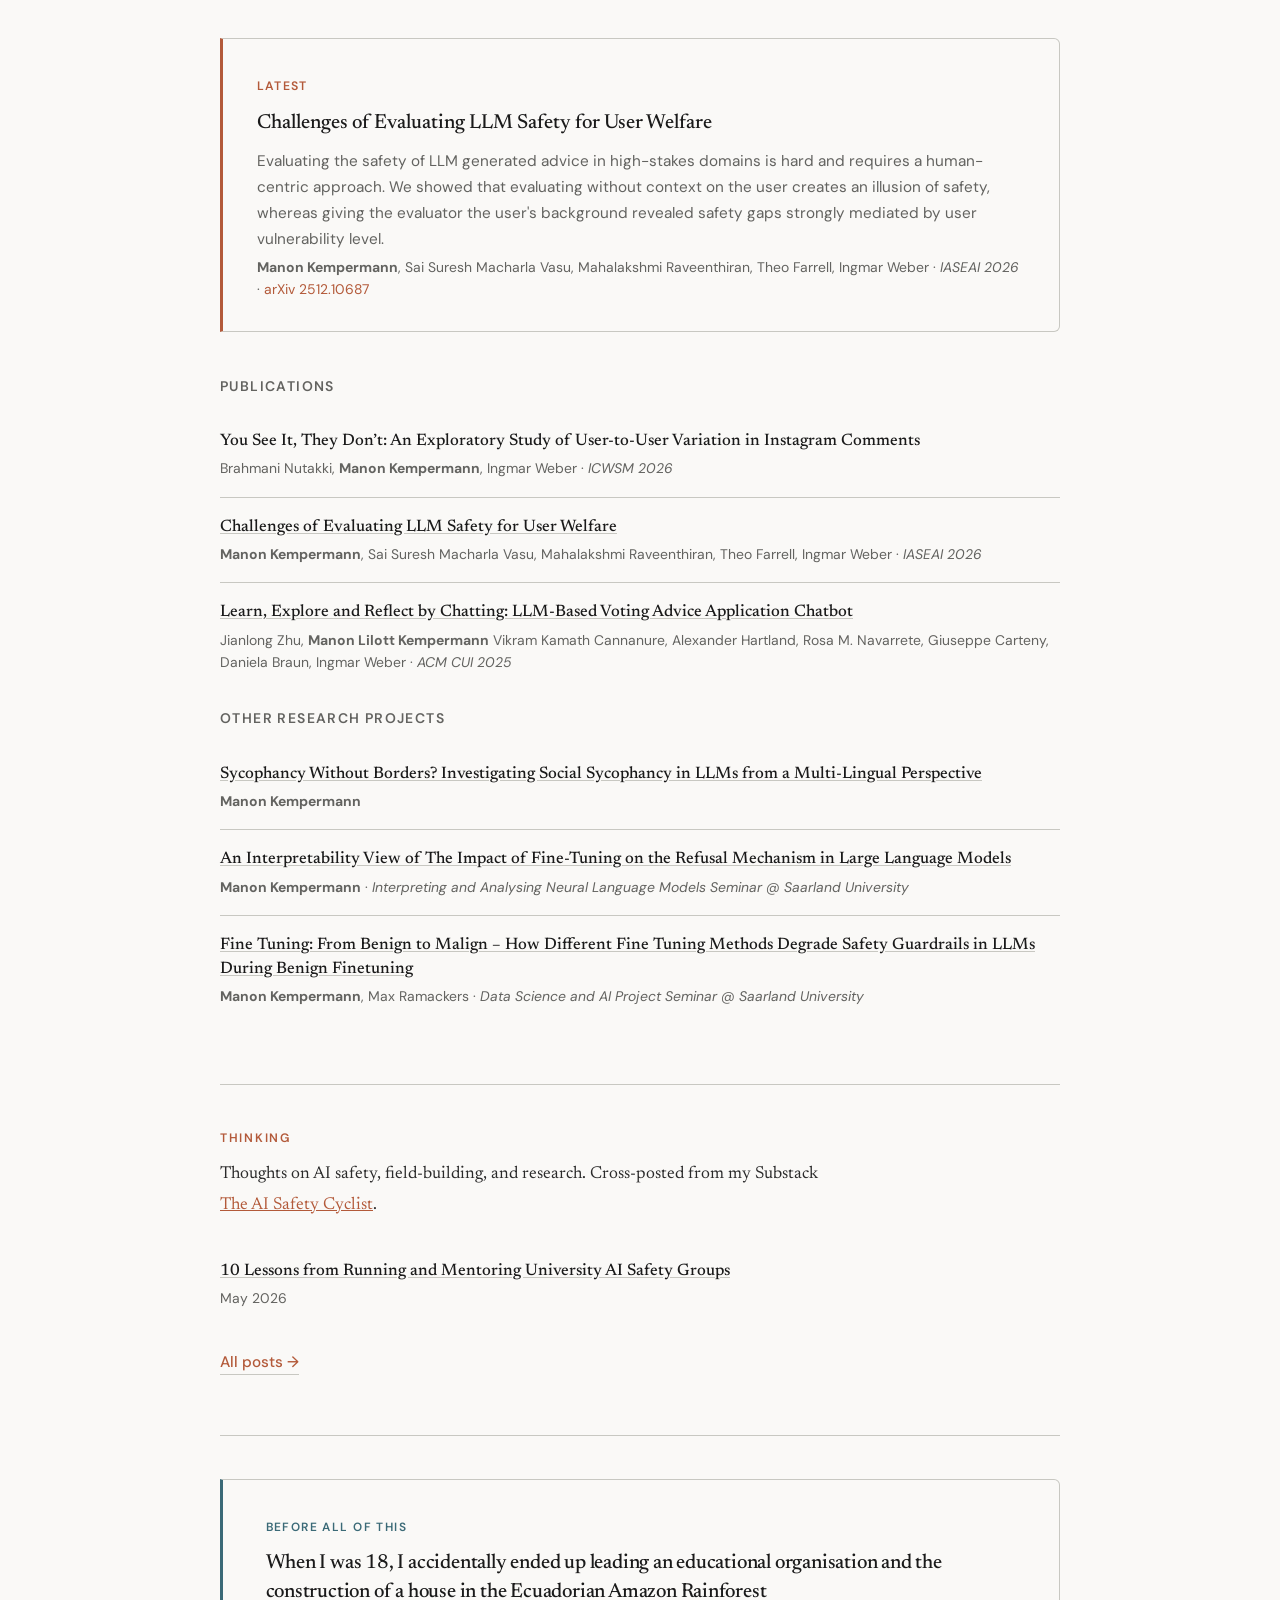
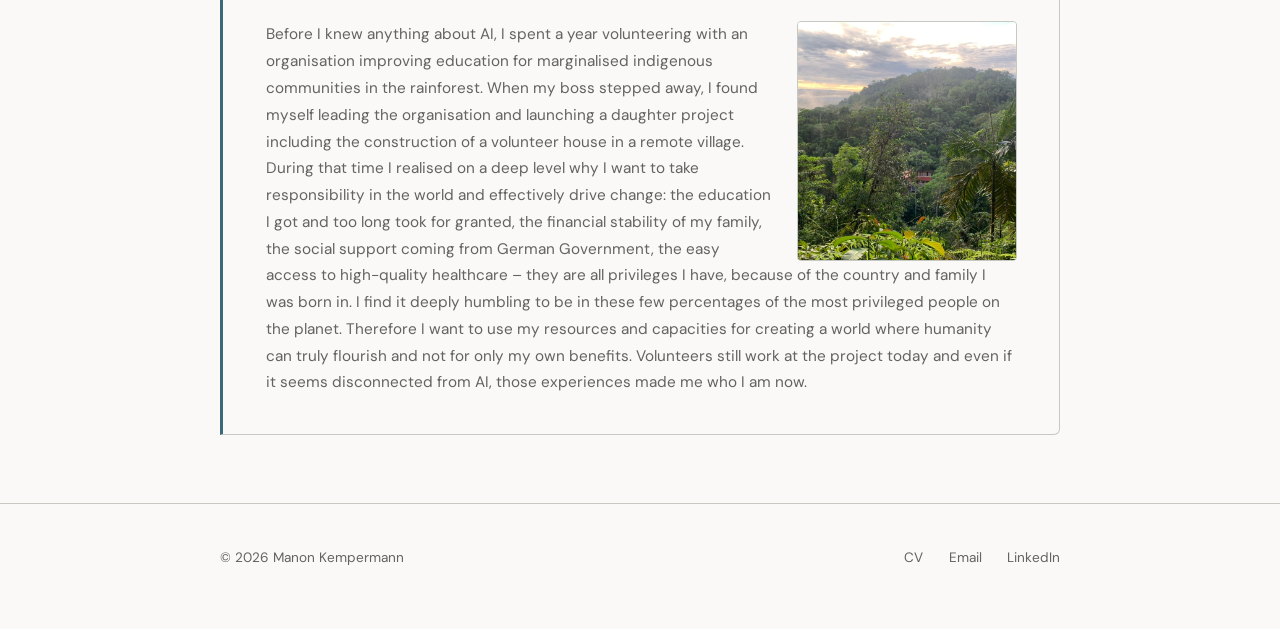
==== commit df85154e: "substack cross post" ====
--- a/index.html
+++ b/index.html
@@ -244,7 +244,7 @@
       <span class="section-label">Thinking</span>
       <div class="thinking-teaser">
         <p>
-          Thoughts on AI safety, field-building, and research.
+          Thoughts on AI safety, field-building, and research. Cross-posted from my Substack <a href="https://aisafetycyclist.substack.com/">The AI Safety Cyclist</a>.
         </p>
         <ul class="pub-list" style="margin-bottom: 1.2rem;">
         <li>
--- a/styles.css
+++ b/styles.css
@@ -512,12 +512,15 @@
 
 .pub-title a {
   color: var(--ink);
-  text-decoration: none;
-  border-bottom: 1px solid var(--rule);
-  transition: border-color 0.2s;
-}
-
-.pub-title a:hover { border-color: var(--ink); }
+  text-decoration: underline;
+  text-underline-offset: 2px;
+  text-decoration-color: var(--rule);
+  transition: text-decoration-color 0.2s;
+}
+
+.pub-title a:hover {
+  text-decoration-color: var(--ink);
+}
 
 .pub-meta {
   font-size: 0.82rem;
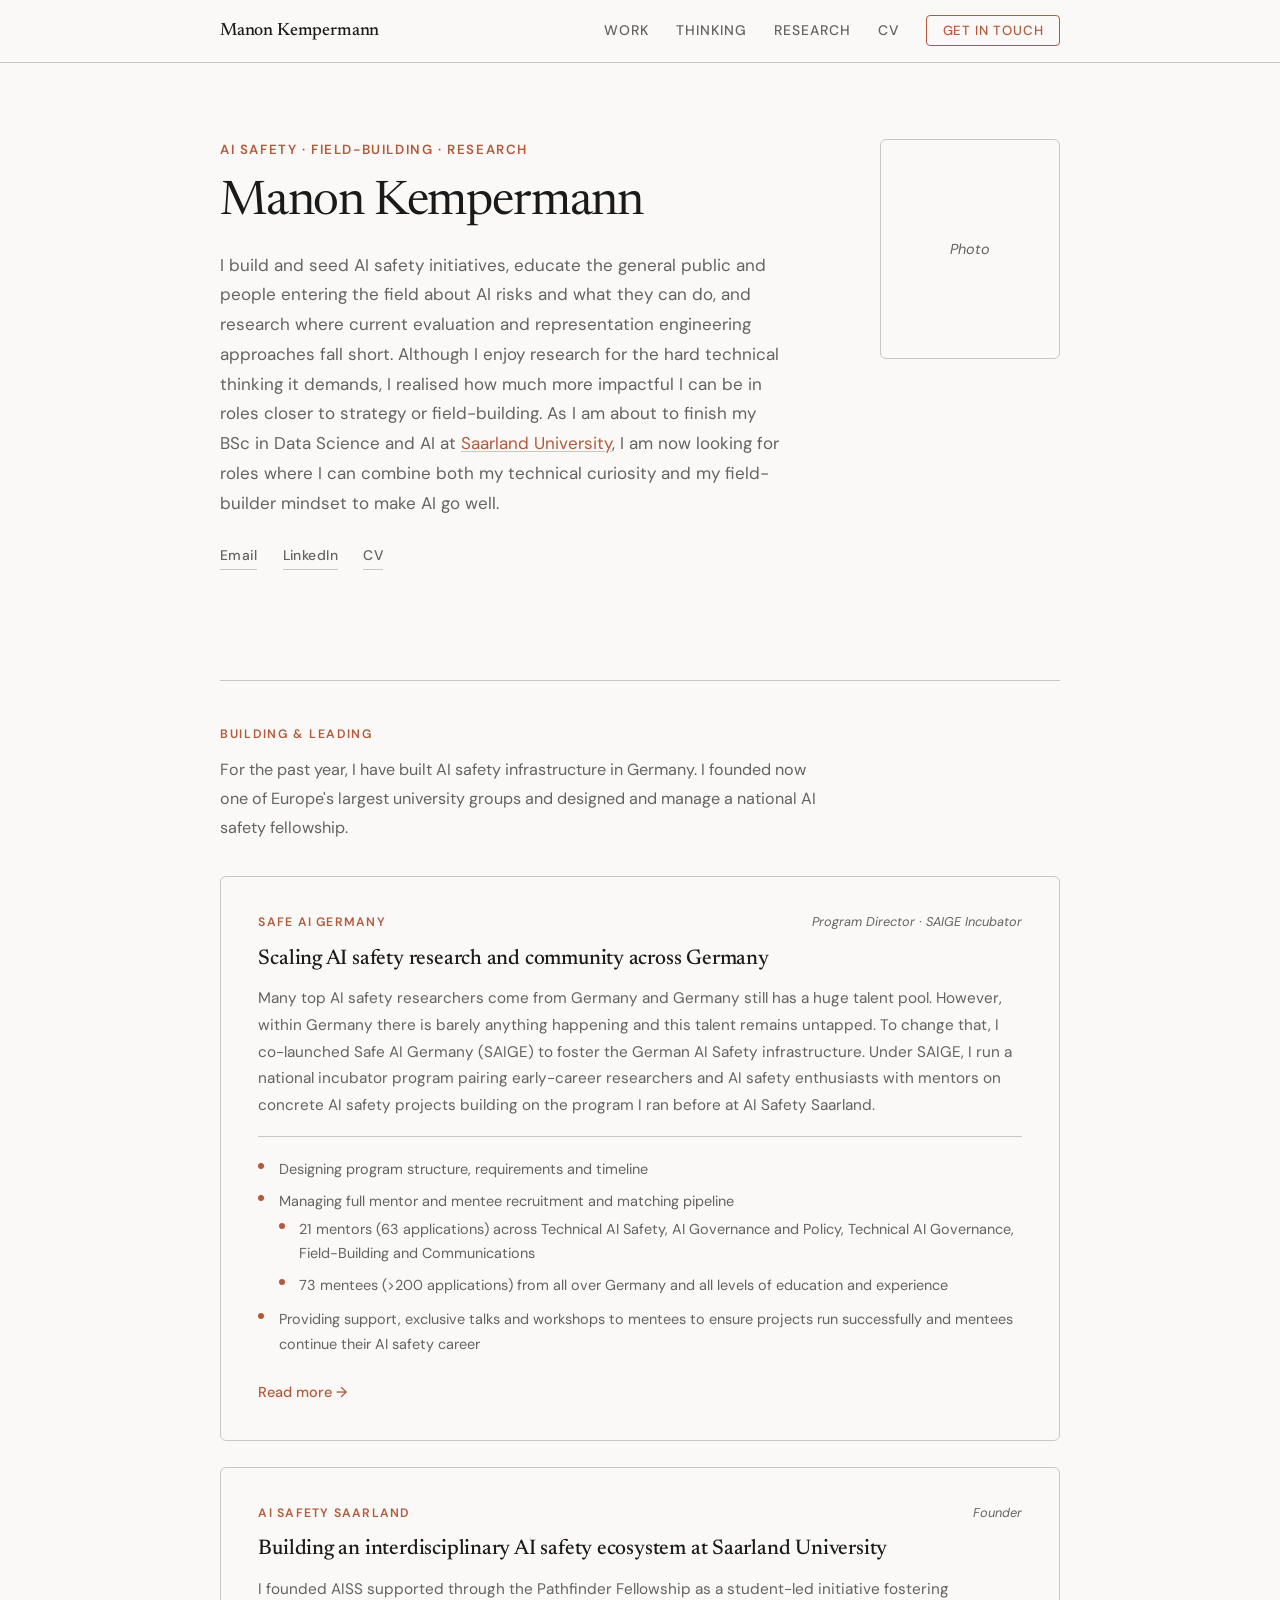
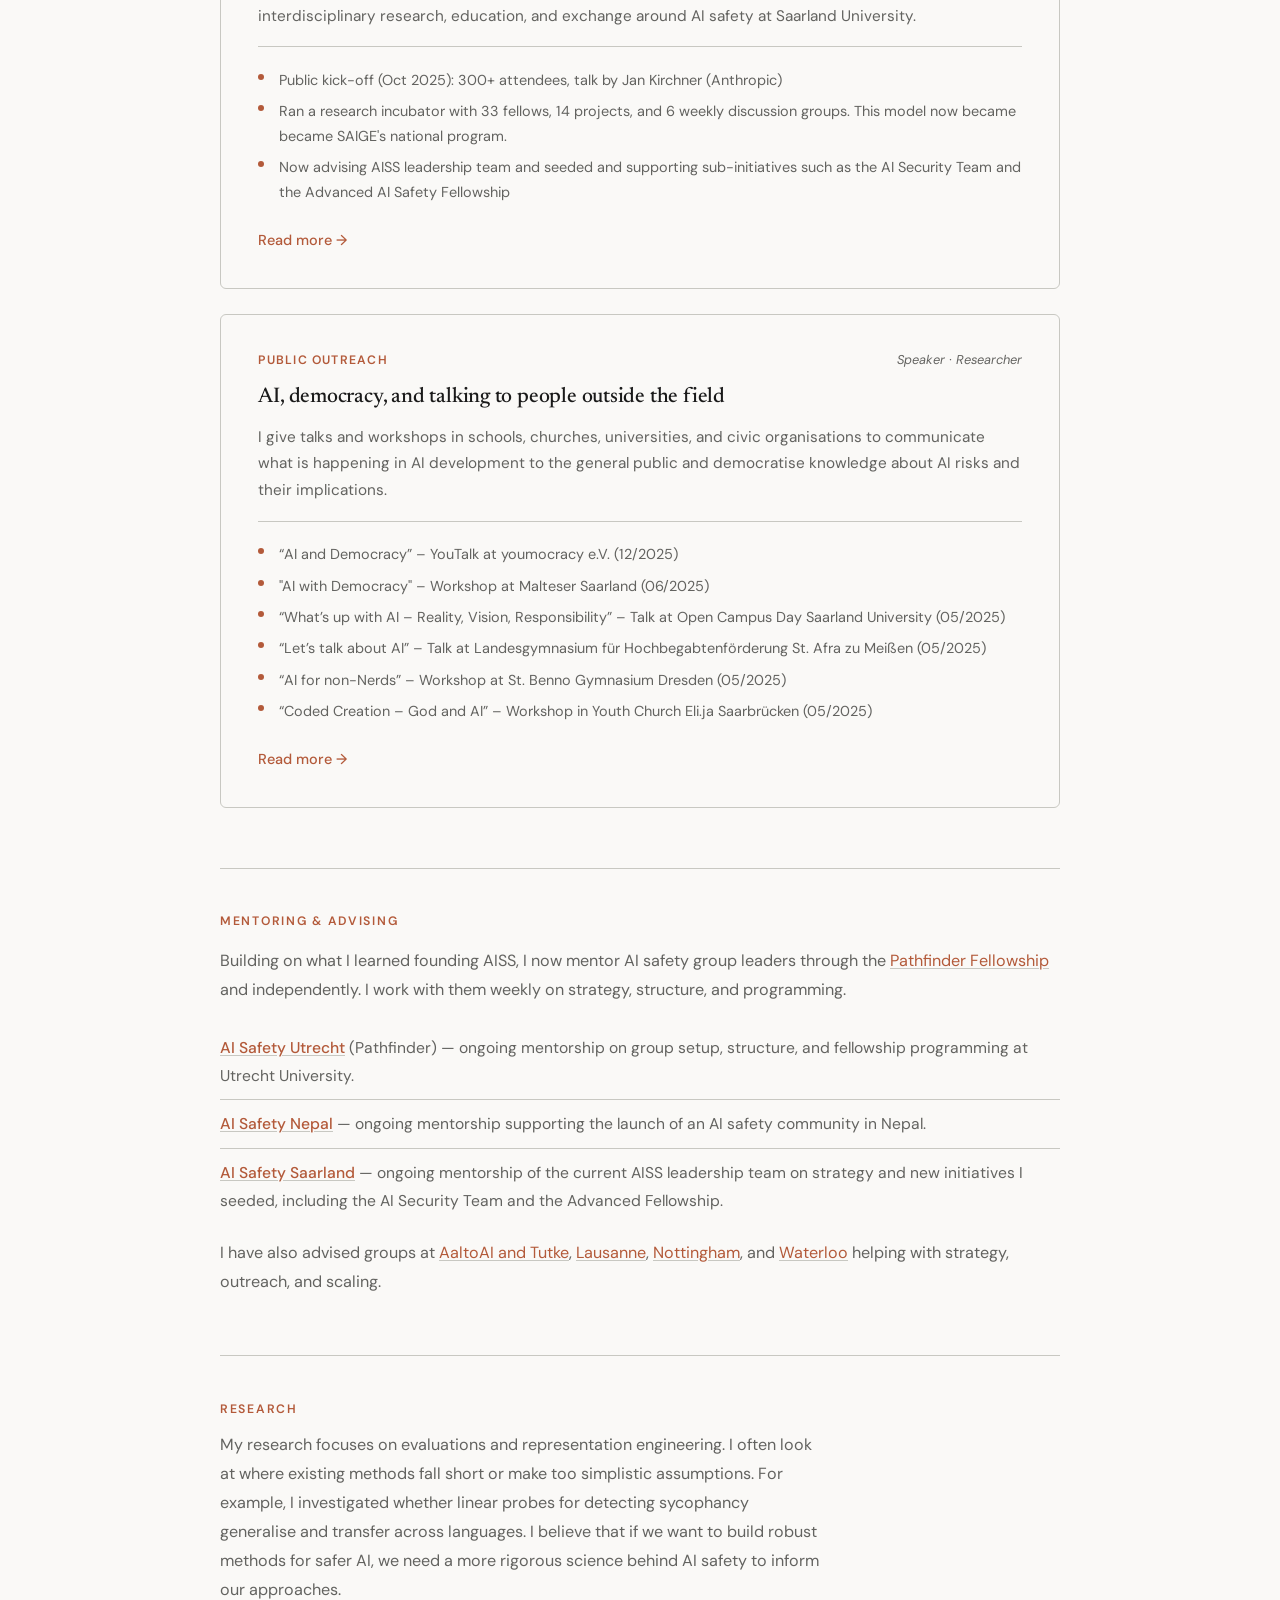
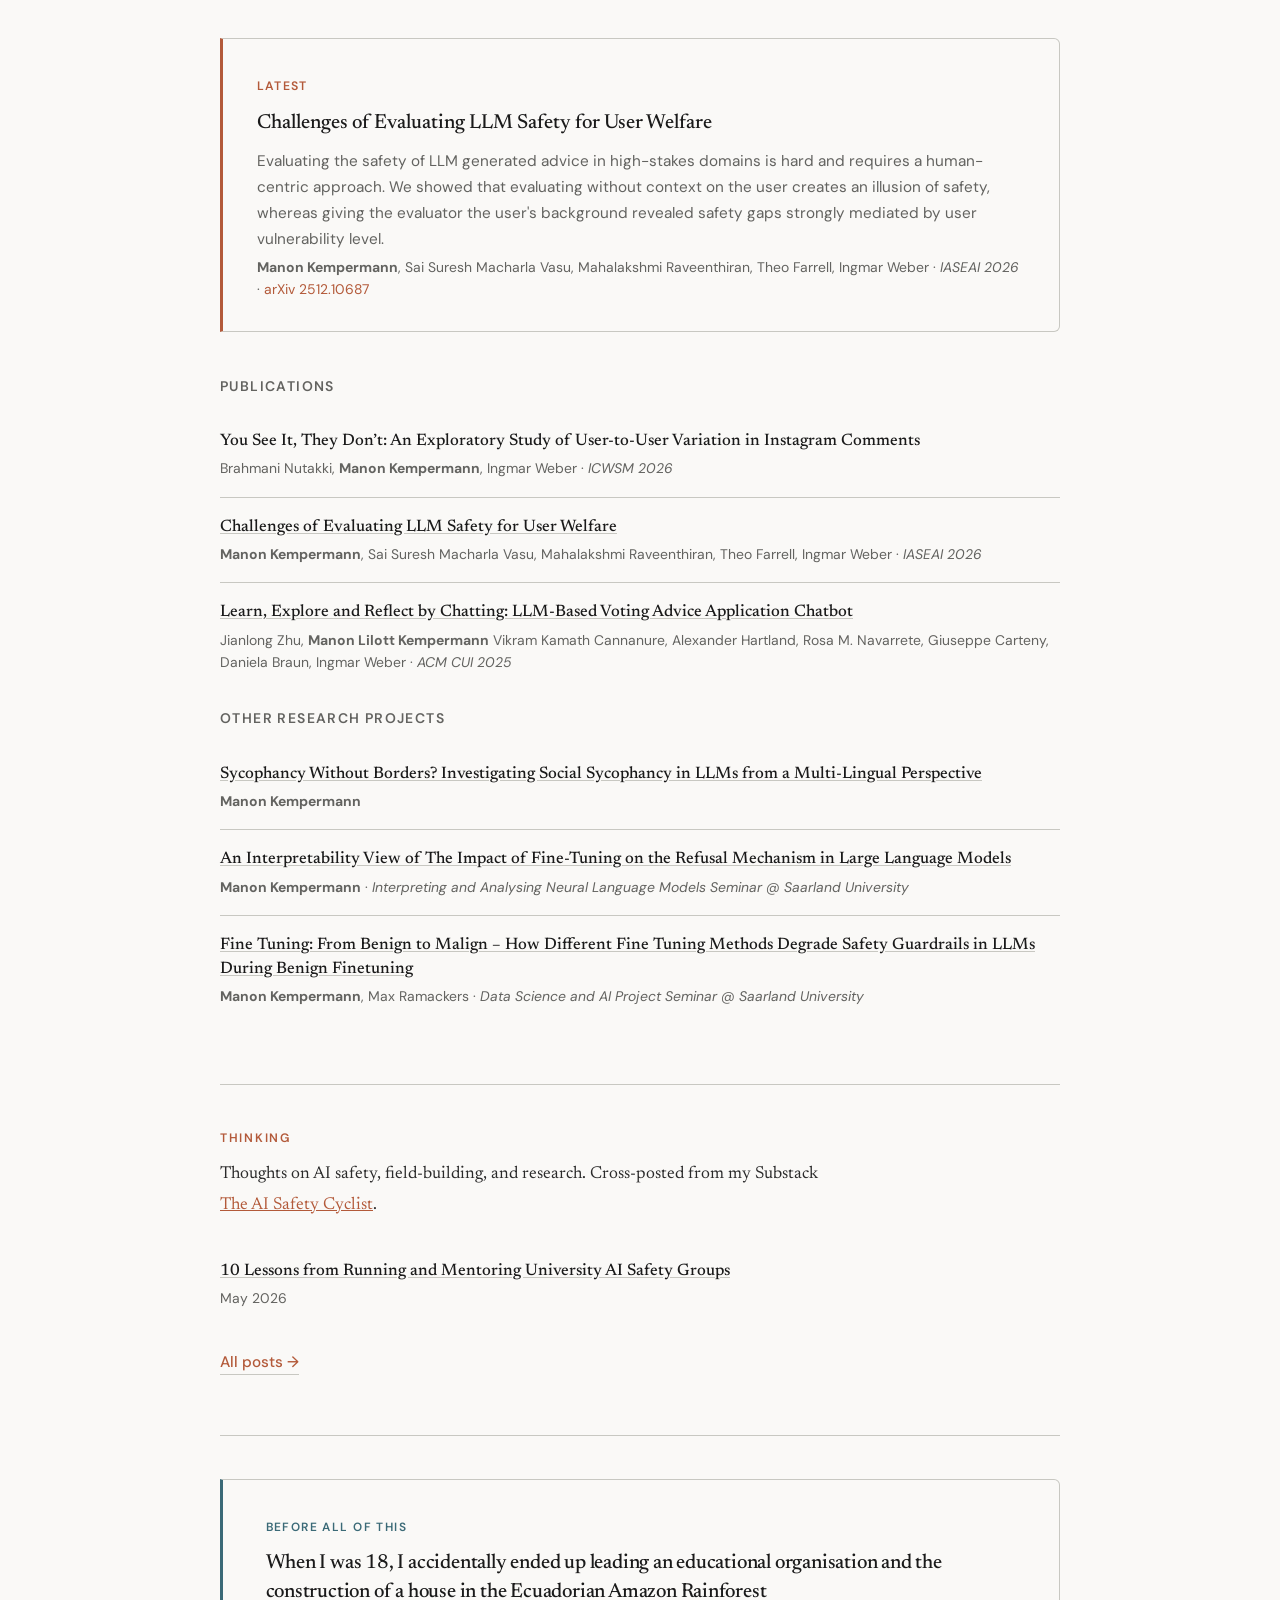
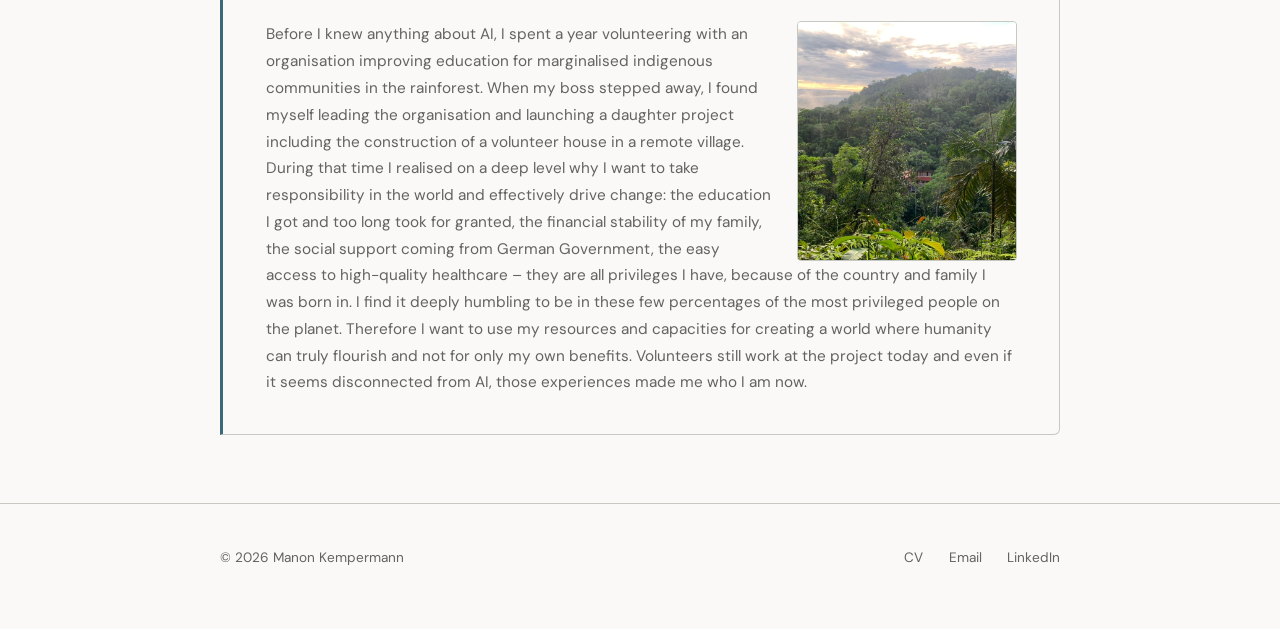
==== commit 1b945274: "fixed typo" ====
--- a/index.html
+++ b/index.html
@@ -53,7 +53,7 @@
     <div class="section-header fade-section">
       <span class="section-label">Building &amp; Leading</span>
       <p class="section-intro">
-        For the past year, I have built AI safety infrastructure in Germany. I founding now one of Europe's largest university groups and designed and manage a national AI safety fellowship.
+        For the past year, I have built AI safety infrastructure in Germany. I founded now one of Europe's largest university groups and designed and manage a national AI safety fellowship.
       </p>
     </div>
 
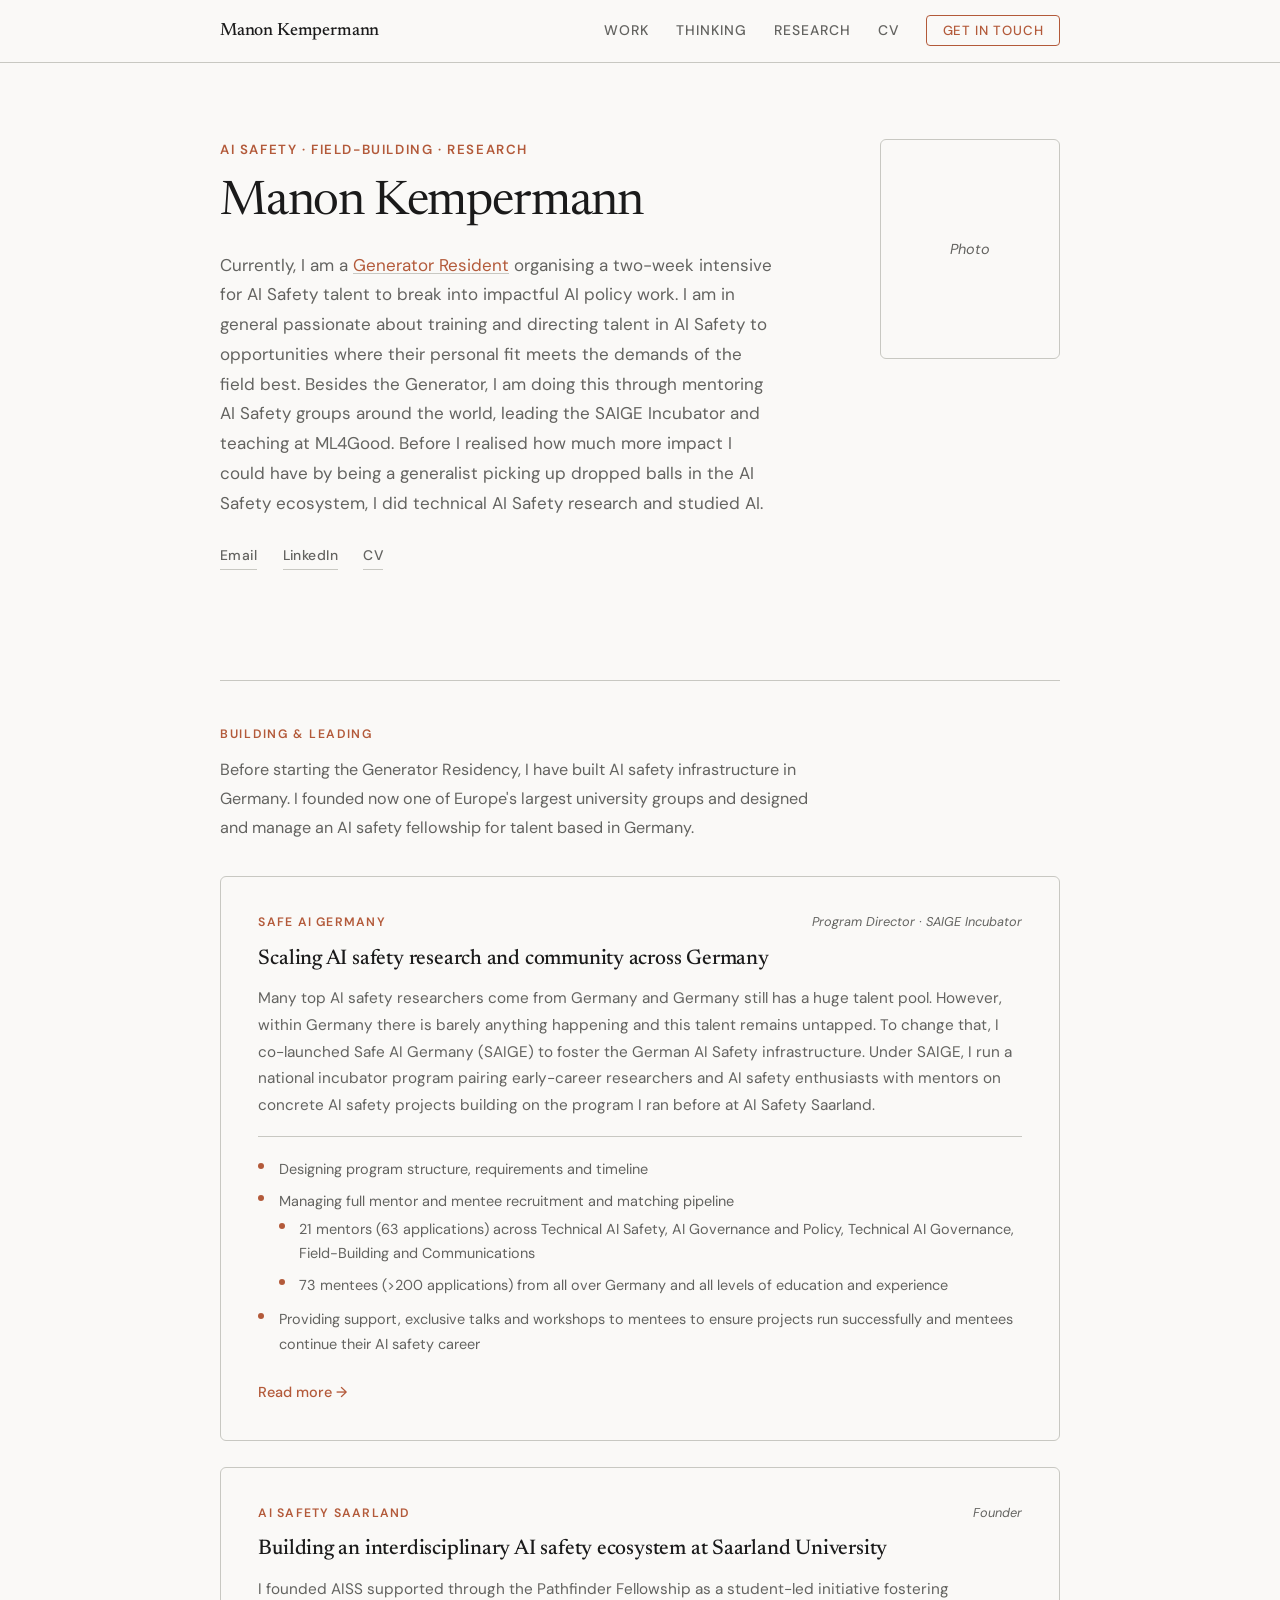
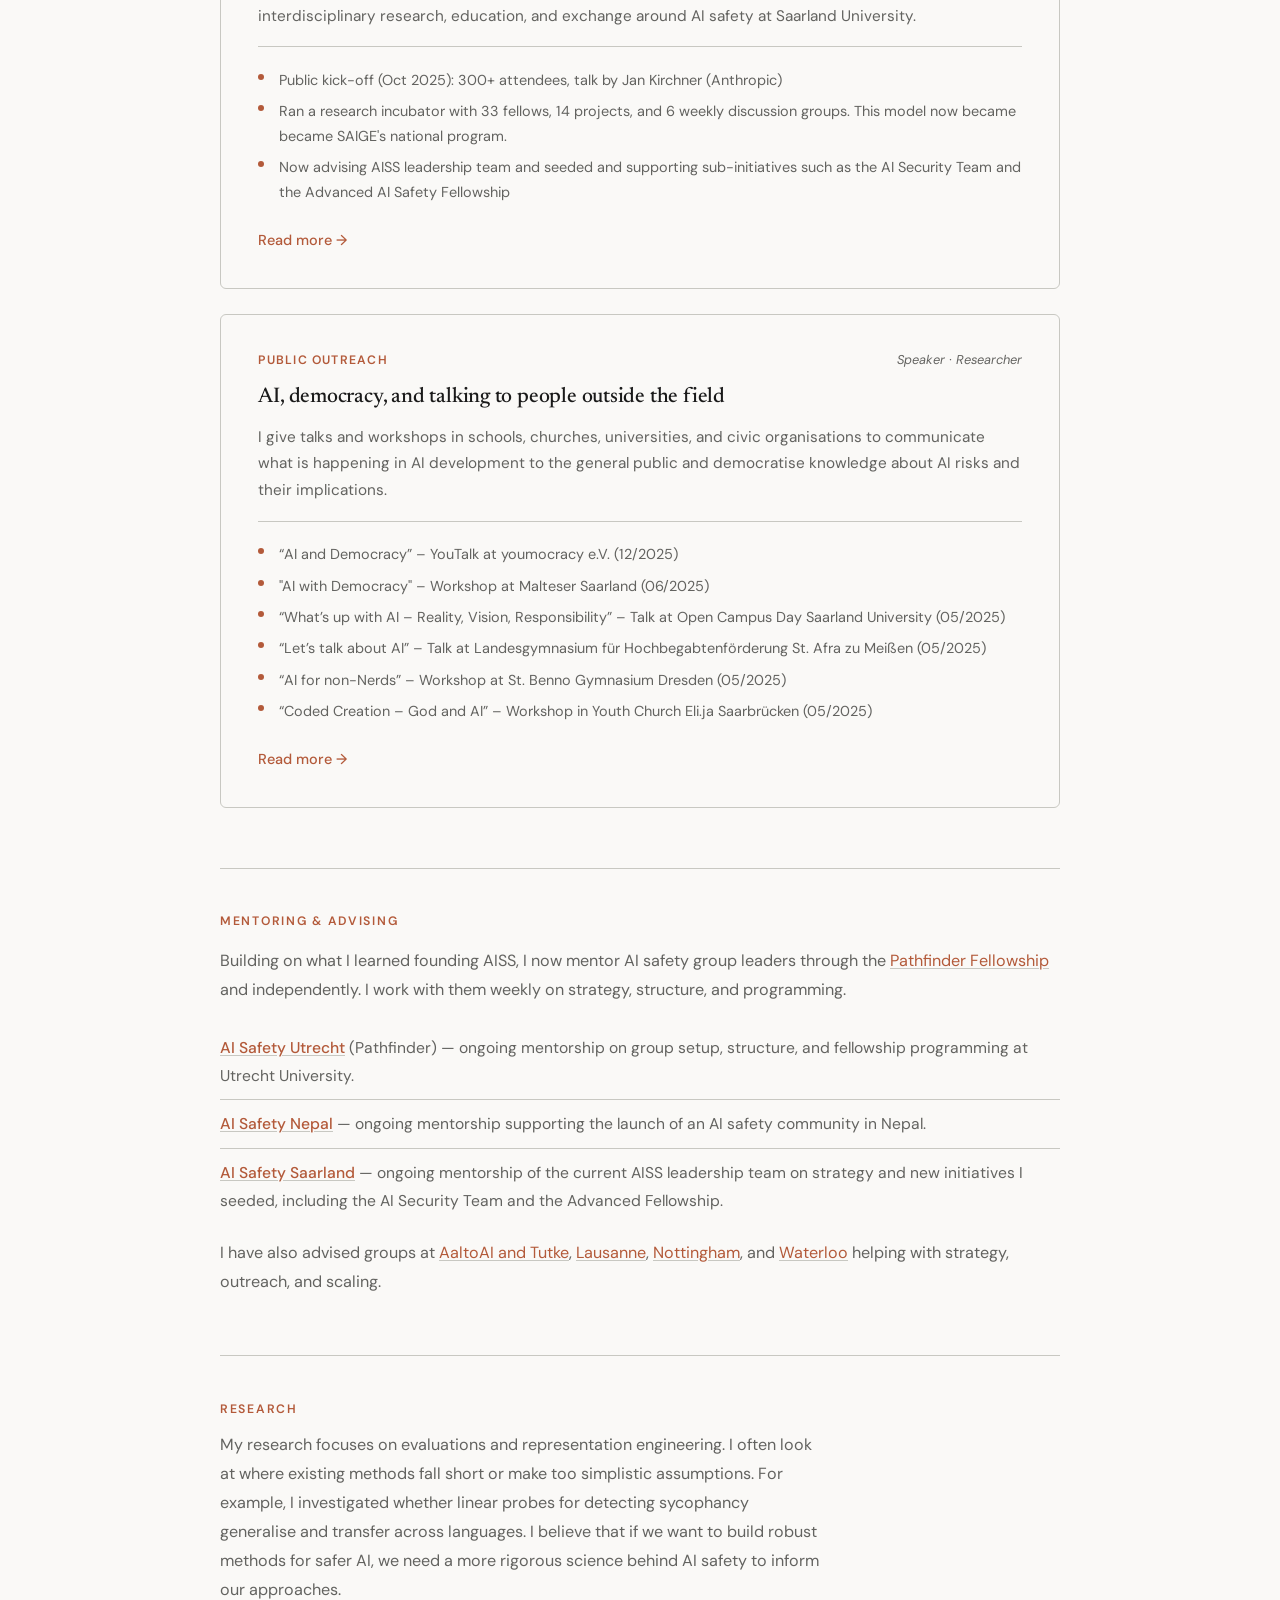
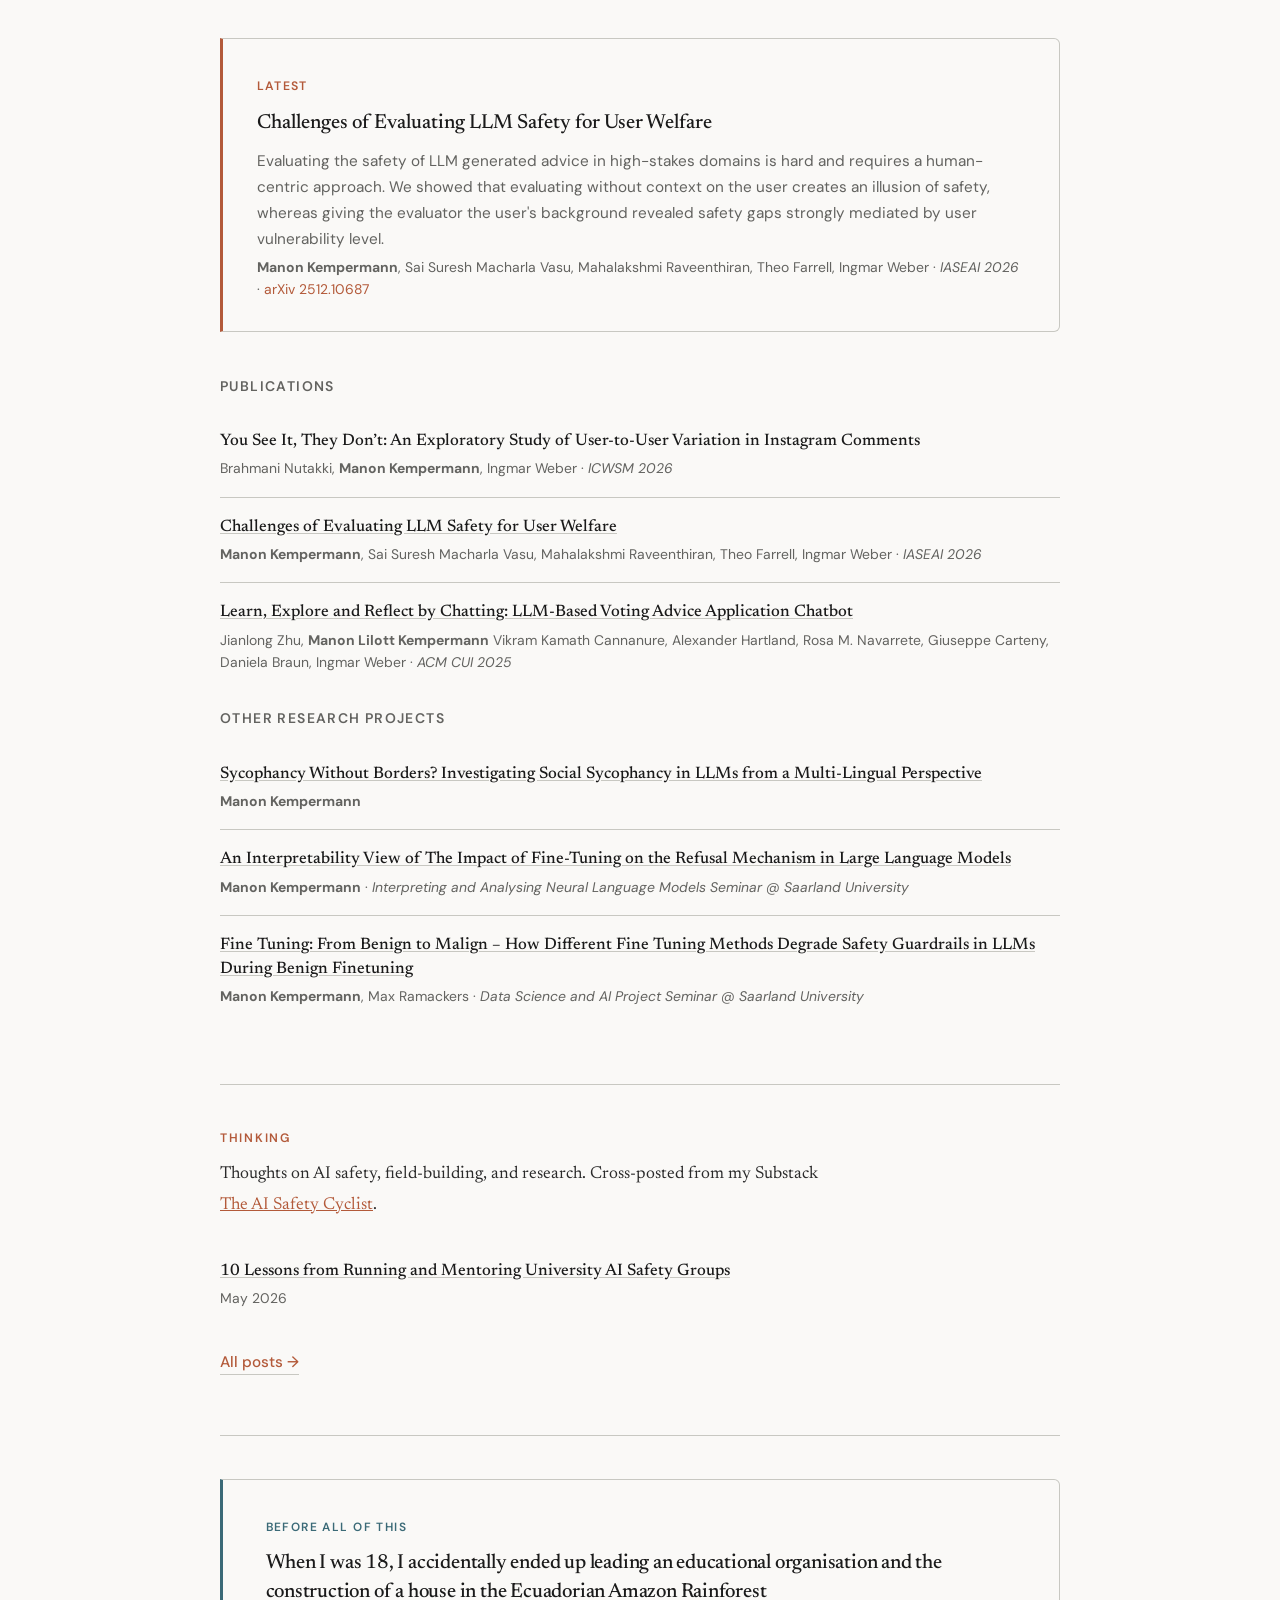
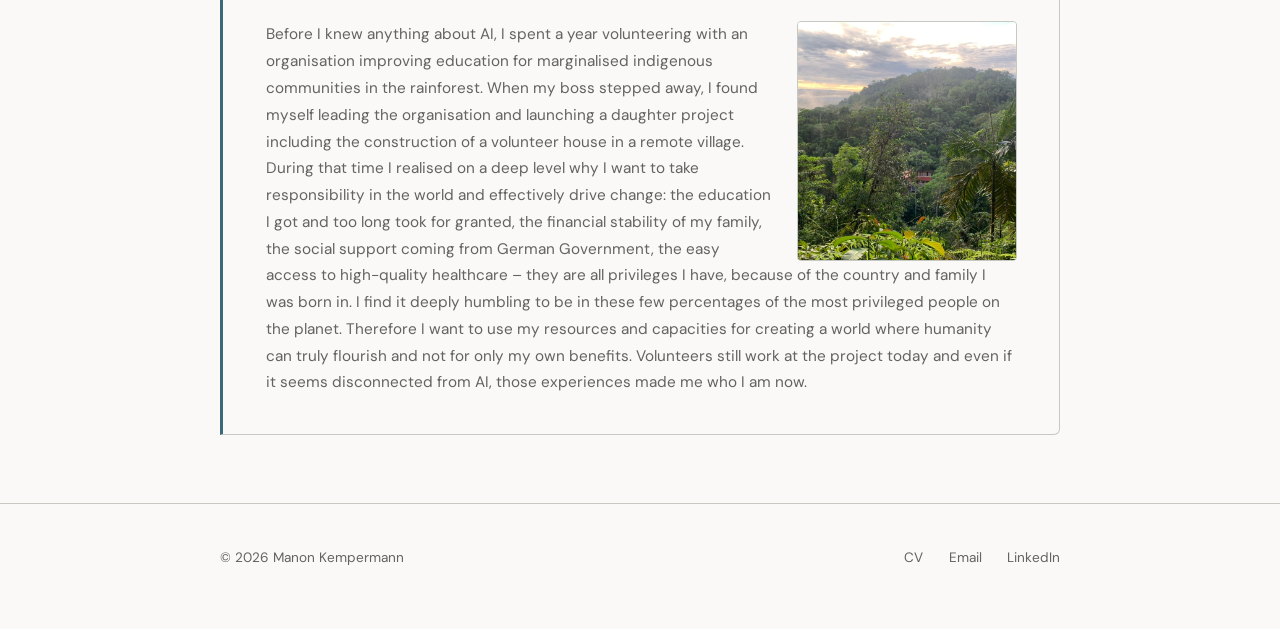
==== commit 2acd9019: "changed cv and intro" ====
--- a/index.html
+++ b/index.html
@@ -21,7 +21,7 @@
         <li><a href="#projects">Work</a></li>
         <li><a href="thinking.html">Thinking</a></li>
         <li><a href="#publications">Research</a></li>
-        <li><a href="pdf/260504_Manon_K_CV.pdf">CV</a></li>
+        <li><a href="pdf/260719_Manon_K_CV.pdf">CV</a></li>
         <li><a href="mailto:manon@kempermann.email" class="nav-cta">Get in touch</a></li>
       </ul>
     </div>
@@ -33,13 +33,13 @@
         <p class="header-kicker">AI Safety · Field-Building · Research</p>
         <h1>Manon Kempermann</h1>
         <p class="tagline">
-          I build and seed AI safety initiatives, educate the general public and people entering the field about AI risks and what they can do, and research where current evaluation and representation engineering approaches fall short. Although I enjoy research for the hard technical thinking it demands, I realised how much more impactful I can be in roles closer to strategy or field-building. As I am about to finish my BSc in Data Science and AI at <a href="https://www.uni-saarland.de">Saarland University</a>, I am now looking for roles where I can combine both my technical curiosity and my field-builder mindset to make AI go well.
+           Currently, I am a <a href="https://generatorresidency.org/">Generator Resident</a> organising a two-week intensive for AI Safety talent to break into impactful AI policy work. I am in general passionate about training and directing talent in AI Safety to opportunities where their personal fit meets the demands of the field best. Besides the Generator, I am doing this through mentoring AI Safety groups around the world, leading the SAIGE Incubator and teaching at ML4Good. Before I realised how much more impact I could have by being a generalist picking up dropped balls in the AI Safety ecosystem, I did technical AI Safety research and studied AI. 
           <br> 
         </p>
         <div class="contact-row">
           <a href="mailto:manon@kempermann.email">Email</a>
           <a href="https://www.linkedin.com/in/manon-kempermann-%F0%9F%94%B6-0a8396263/">LinkedIn</a>
-          <a href="pdf/260504_Manon_K_CV.pdf">CV</a>
+          <a href="pdf/260719_Manon_K_CV.pdf">CV</a>
         </div>
       </div>
       <div class="header-photo">
@@ -53,7 +53,7 @@
     <div class="section-header fade-section">
       <span class="section-label">Building &amp; Leading</span>
       <p class="section-intro">
-        For the past year, I have built AI safety infrastructure in Germany. I founded now one of Europe's largest university groups and designed and manage a national AI safety fellowship.
+        Before starting the Generator Residency, I have built AI safety infrastructure in Germany. I founded now one of Europe's largest university groups and designed and manage an AI safety fellowship for talent based in Germany.
       </p>
     </div>
 
@@ -287,7 +287,7 @@
     <div class="footer-inner">
       <p>&copy; 2026 Manon Kempermann</p>
       <div class="footer-links">
-        <a href="pdf/260504_Manon_K_CV.pdf">CV</a>
+        <a href="pdf/260719_Manon_K_CV.pdf">CV</a>
         <a href="mailto:manon@kempermann.email">Email</a>
           <a href="https://www.linkedin.com/in/manon-kempermann-%F0%9F%94%B6-0a8396263/">LinkedIn</a>
       </div>
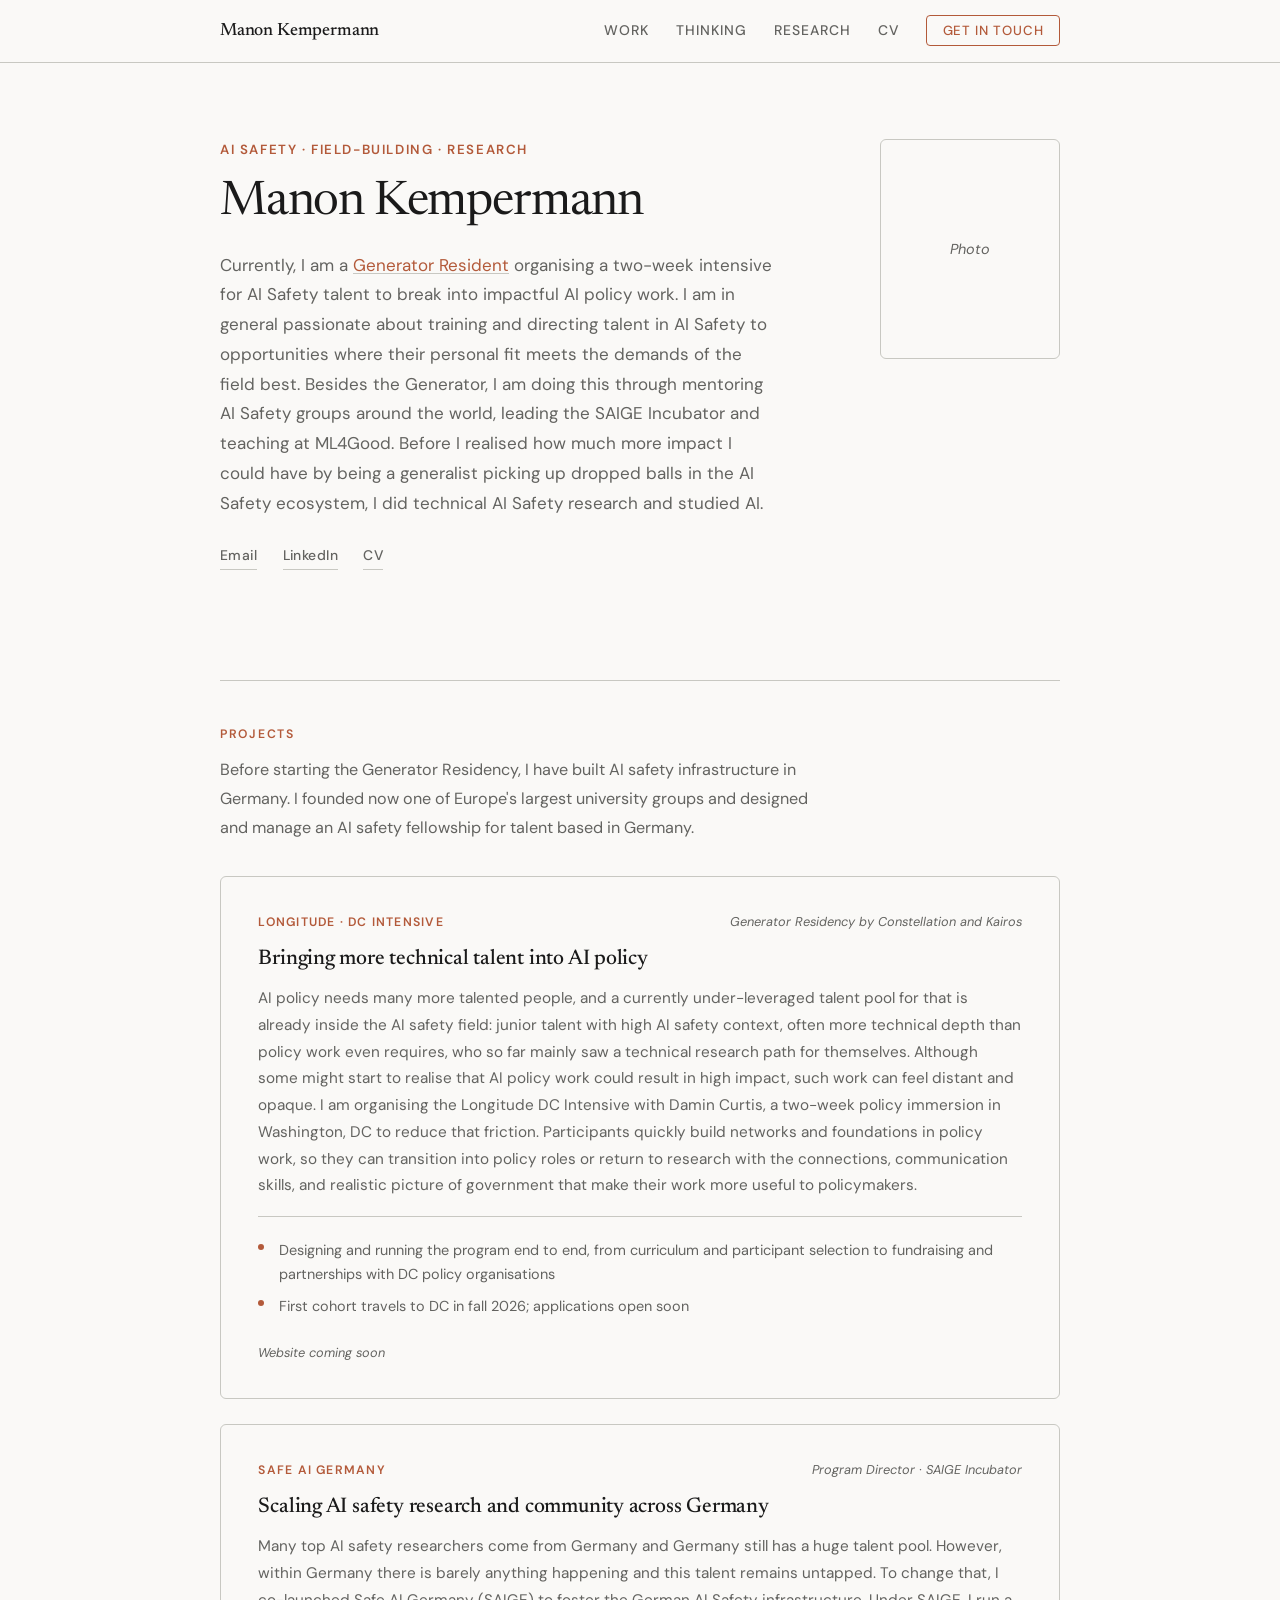
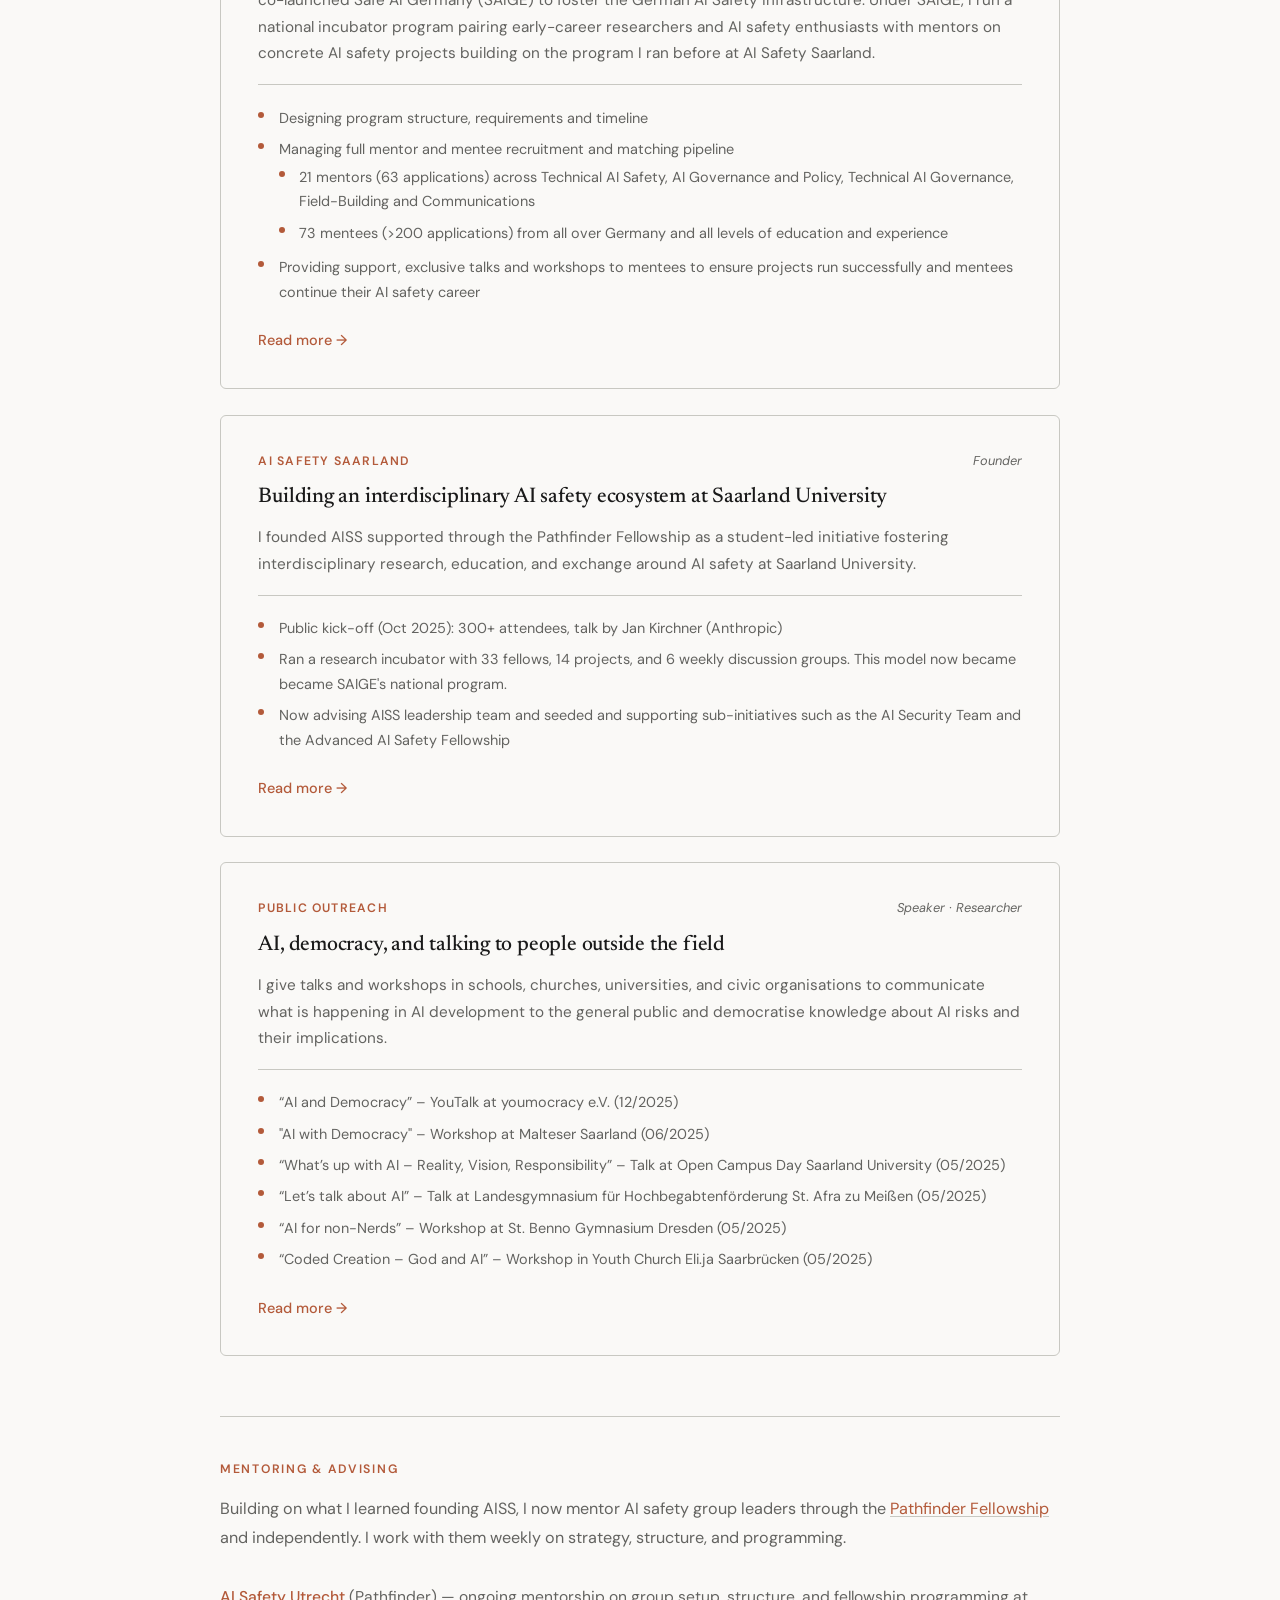
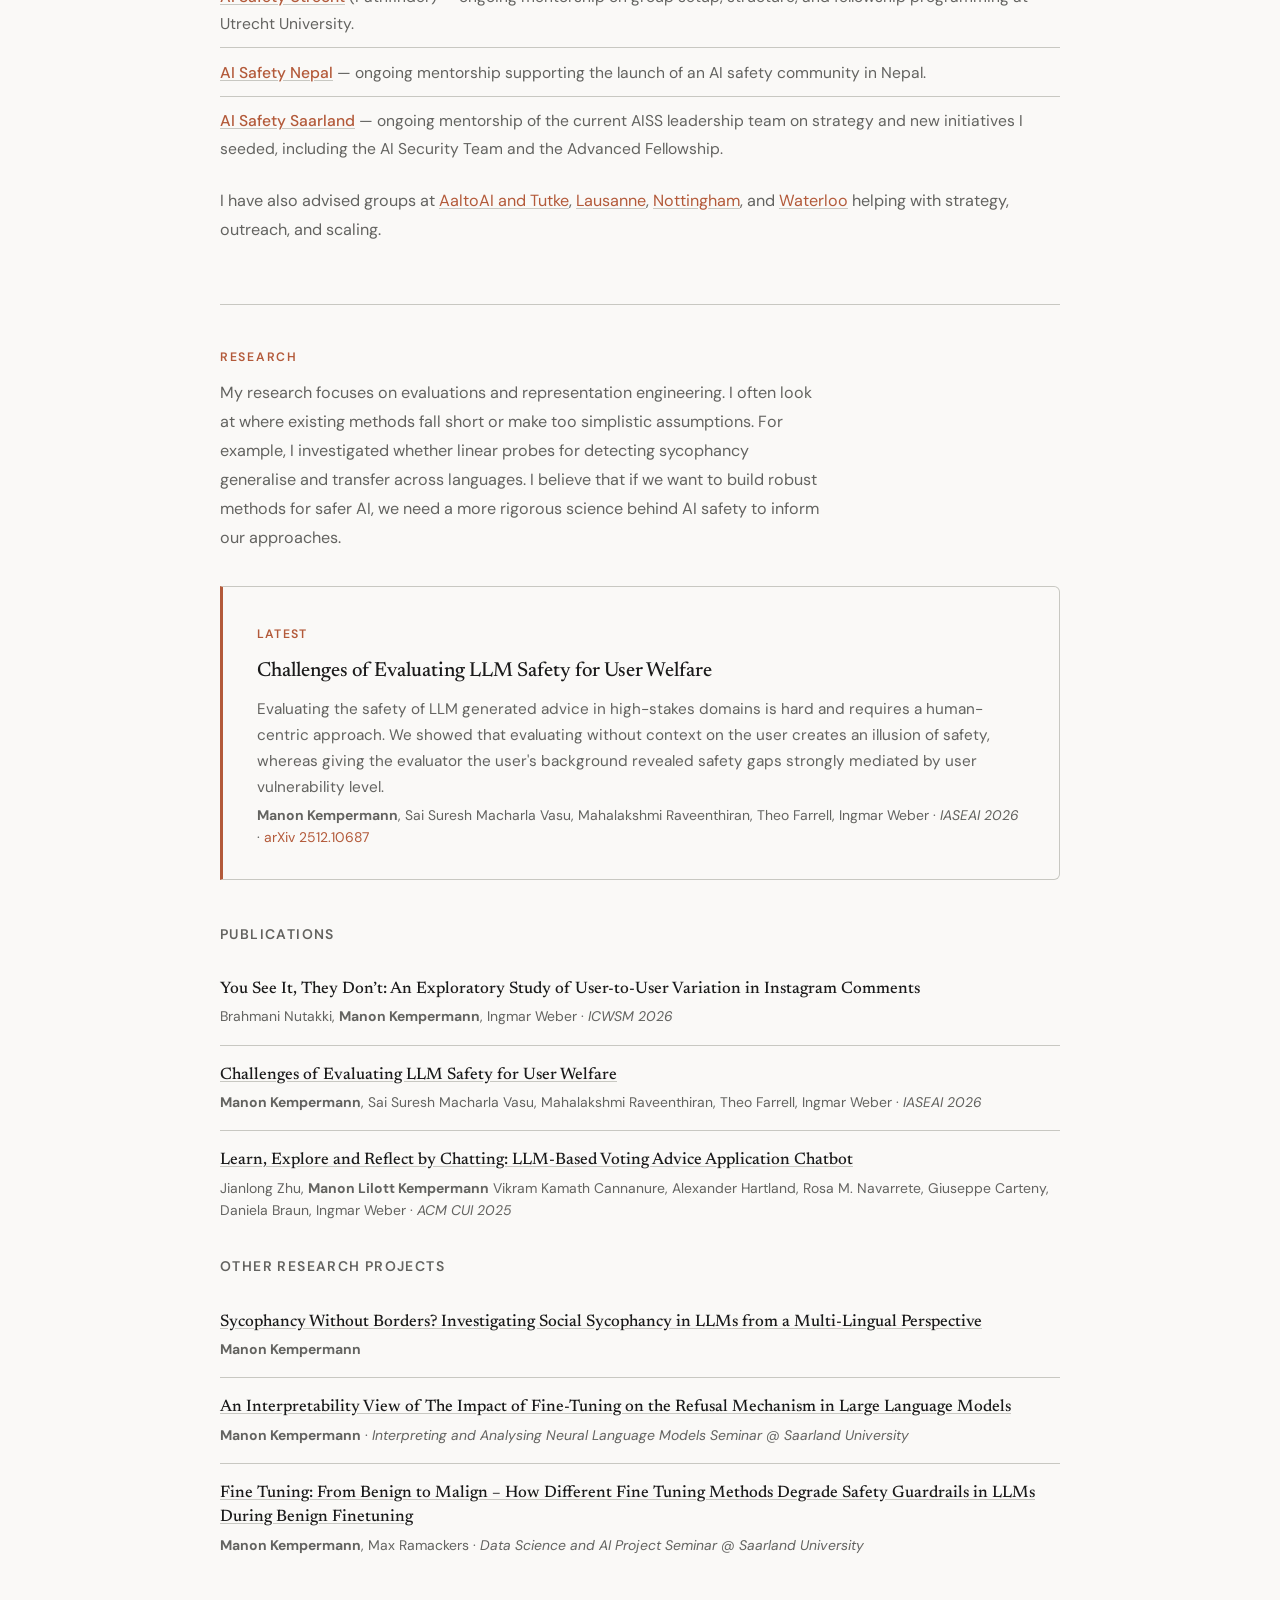
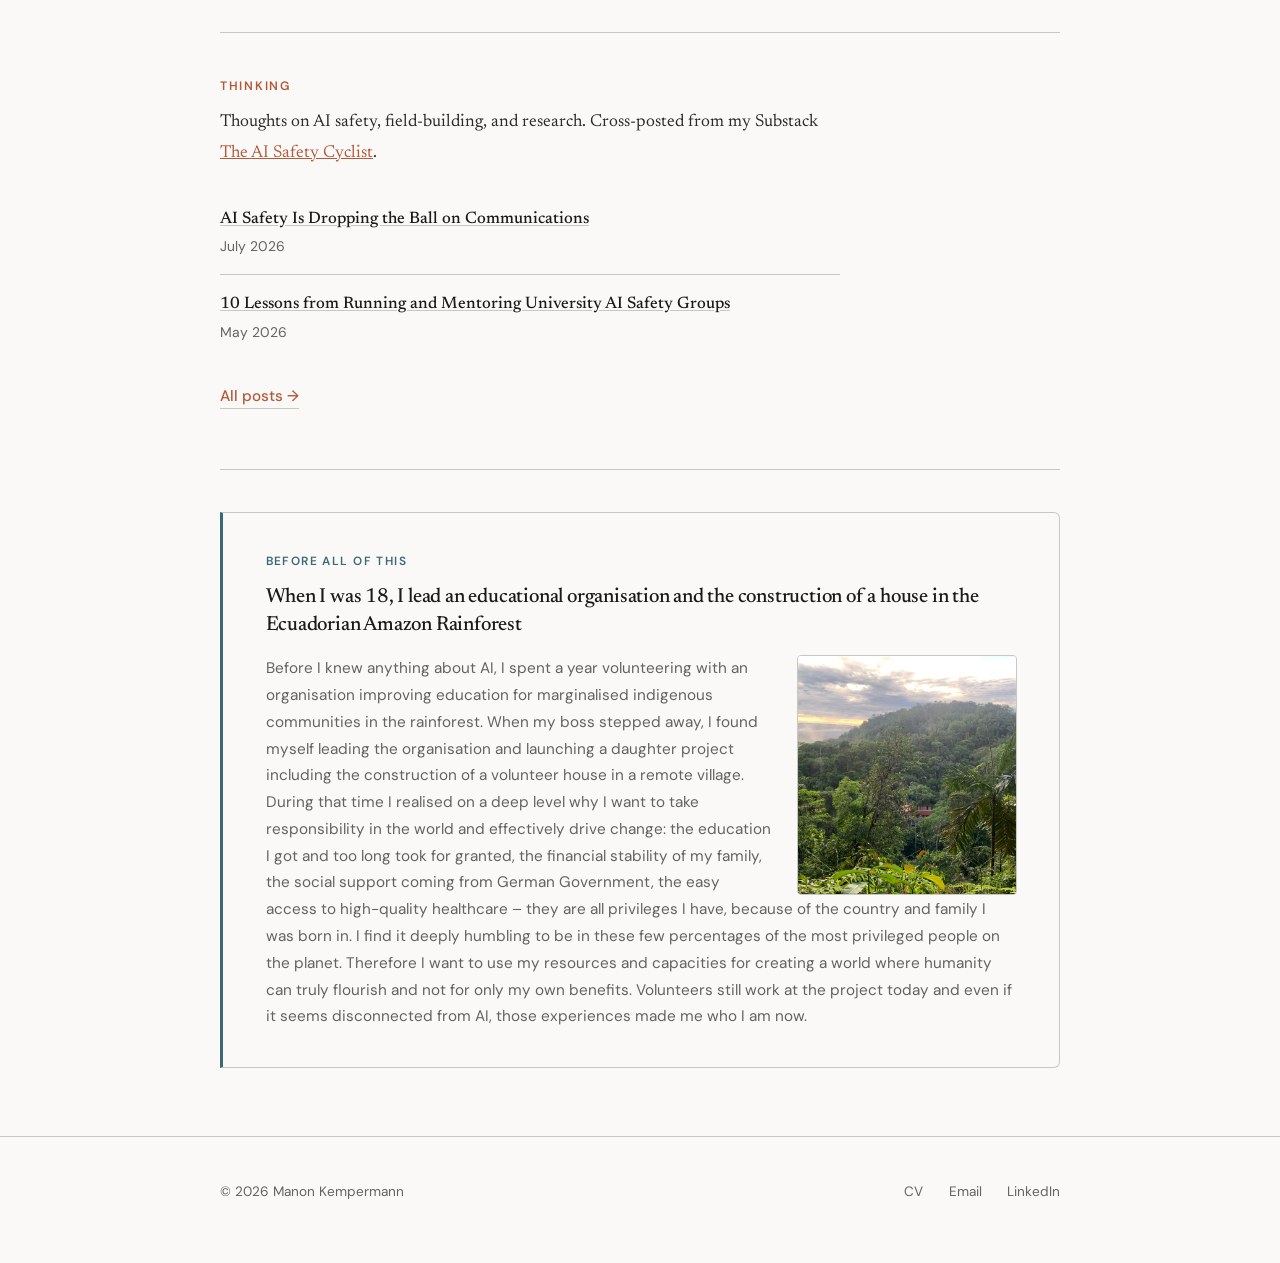
==== commit 4db7d13c: "updated to generator" ====
--- a/index.html
+++ b/index.html
@@ -51,13 +51,40 @@
   <section class="section" id="projects">
     <hr class="section-divider">
     <div class="section-header fade-section">
-      <span class="section-label">Building &amp; Leading</span>
+      <span class="section-label">Projects</span>
       <p class="section-intro">
         Before starting the Generator Residency, I have built AI safety infrastructure in Germany. I founded now one of Europe's largest university groups and designed and manage an AI safety fellowship for talent based in Germany.
       </p>
     </div>
 
     <div class="project-grid">
+      <!--
+        Longitude card maintenance:
+        - Change "applications open soon" to "applications are currently open" once applications launch,
+          and remove the clause entirely once they close; "First cohort travels to DC in fall 2026"
+          stays as the bullet text throughout.
+        - Once the program site is live: make the card clickable (swap the div for an <a> like the other
+          cards) and remove the "Website coming soon" line.
+      -->
+      <!-- card link target when live: https://longitudepolicy.org -->
+      <div class="project-card fade-section" id="longitude">
+        <div class="card-top">
+          <span class="card-overline">Longitude · DC Intensive</span>
+          <span class="card-role">Generator Residency by Constellation and Kairos</span>
+        </div>
+        <h3>Bringing more technical talent into AI policy</h3>
+        <p>
+          AI policy needs many more talented people, and a currently under-leveraged talent pool for that is already inside the AI safety field: junior talent with high AI safety context, often more technical depth than policy work even requires, who so far mainly saw a technical research path for themselves. Although some might start to realise that AI policy work could result in high impact, such work can feel distant and opaque. I am organising the Longitude DC Intensive with Damin Curtis, a two-week policy immersion in Washington, DC to reduce that friction. Participants quickly build networks and foundations in policy work, so they can transition into policy roles or return to research with the connections, communication skills, and realistic picture of government that make their work more useful to policymakers.
+        </p>
+        <div class="card-details">
+          <ul>
+            <li>Designing and running the program end to end, from curriculum and participant selection to fundraising and partnerships with DC policy organisations</li>
+            <li>First cohort travels to DC in fall 2026; applications open soon</li>
+          </ul>
+        </div>
+        <span class="card-role" style="display: block; margin-top: 1.2rem;">Website coming soon</span>
+      </div>
+
       <a href="https://safeaigermany.org/incubator" class="project-card fade-section" id="saige">
         <div class="card-top">
           <span class="card-overline">Safe AI Germany</span>
@@ -249,6 +276,12 @@
         <ul class="pub-list" style="margin-bottom: 1.2rem;">
         <li>
           <div class="pub-title">
+            <a href="comms-in-ai-safety.html">AI Safety Is Dropping the Ball on Communications</a>
+          </div>
+          <div class="pub-meta">July 2026</div>
+        </li>
+        <li>
+          <div class="pub-title">
             <a href="ten-lessons.html">10 Lessons from Running and Mentoring University AI Safety Groups</a>
           </div>
           <div class="pub-meta">May 2026</div>
@@ -265,7 +298,7 @@
     <hr class="section-divider">
     <a  class="origin-card fade-section">
     <span class="origin-kicker">Before all of this</span>
-    <h3>When I was 18, I accidentally ended up leading an educational organisation and the construction of a house in the Ecuadorian Amazon Rainforest</h3>
+    <h3>When I was 18, I lead an educational organisation and the construction of a house in the Ecuadorian Amazon Rainforest</h3>
     <div class="origin-card-inner">
       <div class="origin-card-photo">
       <img src="ecuador.jpeg" alt="Pakashka Sacha, the home of the organisation">
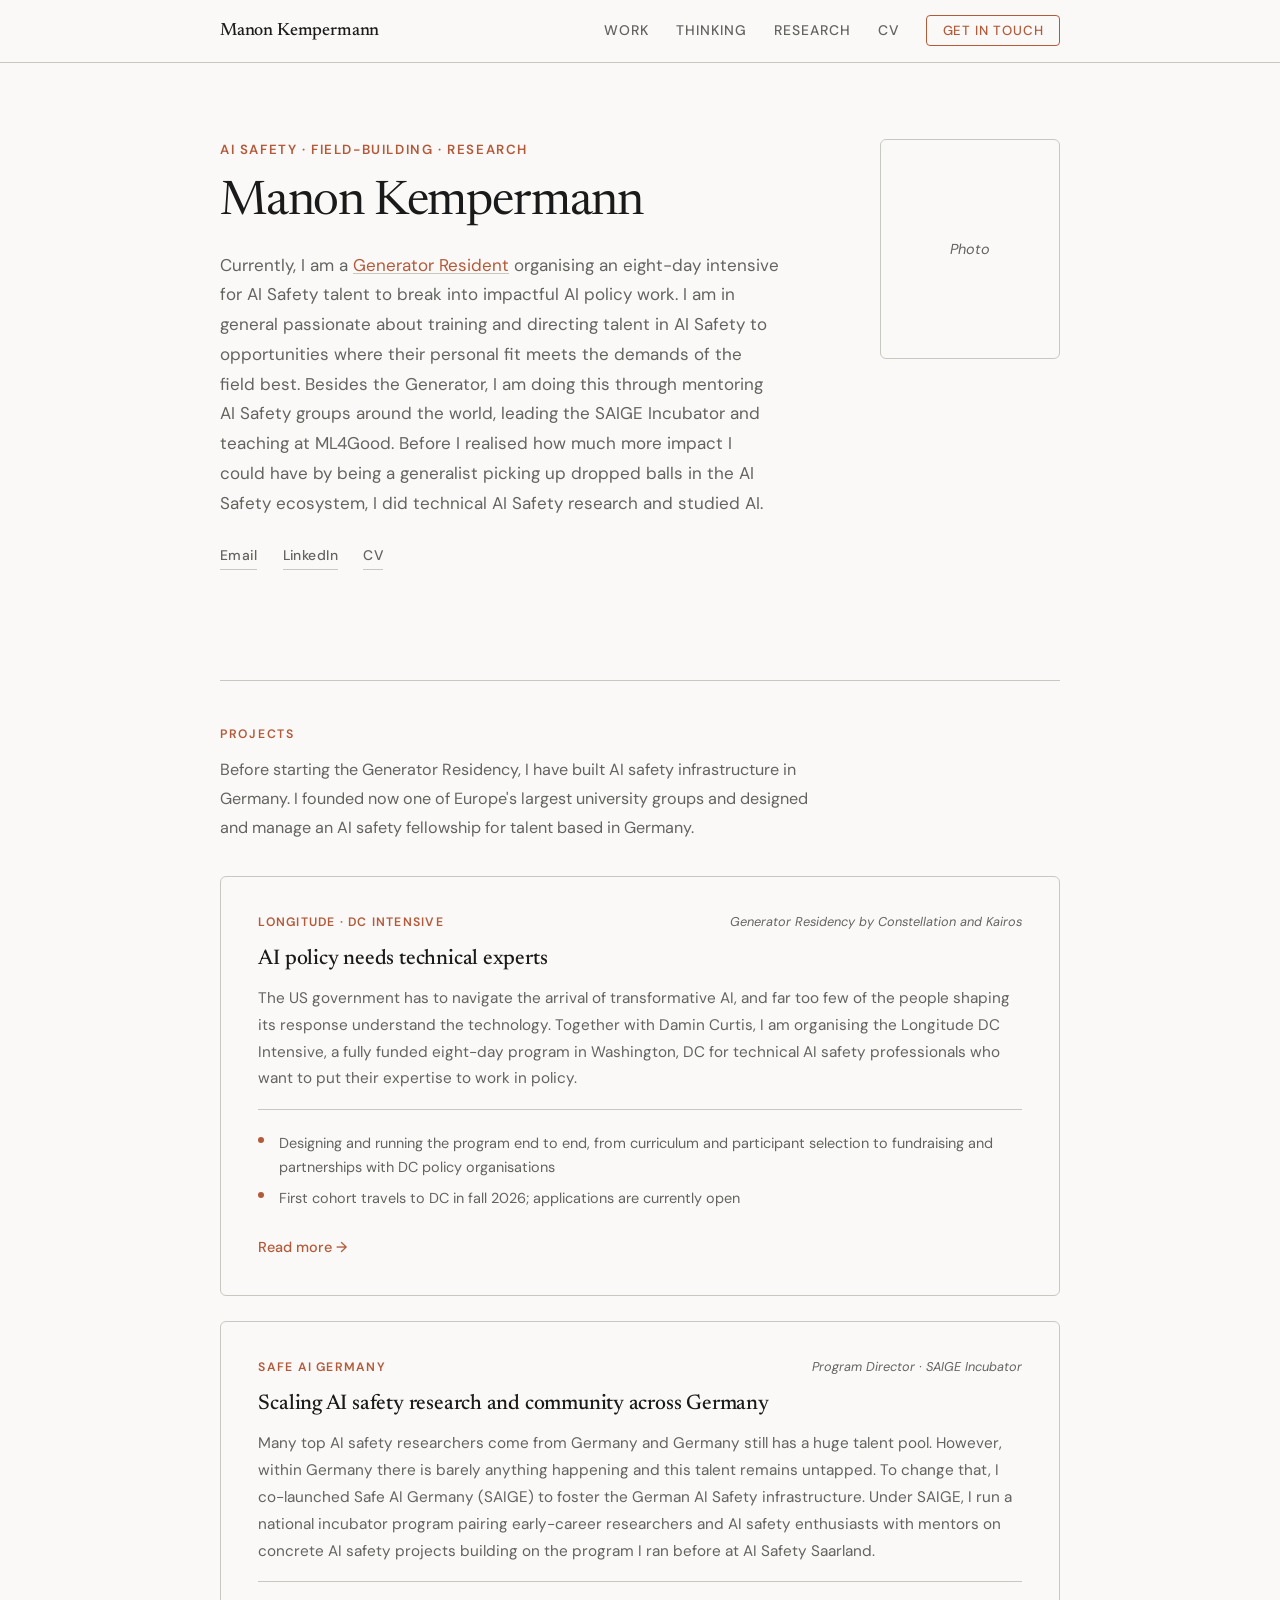
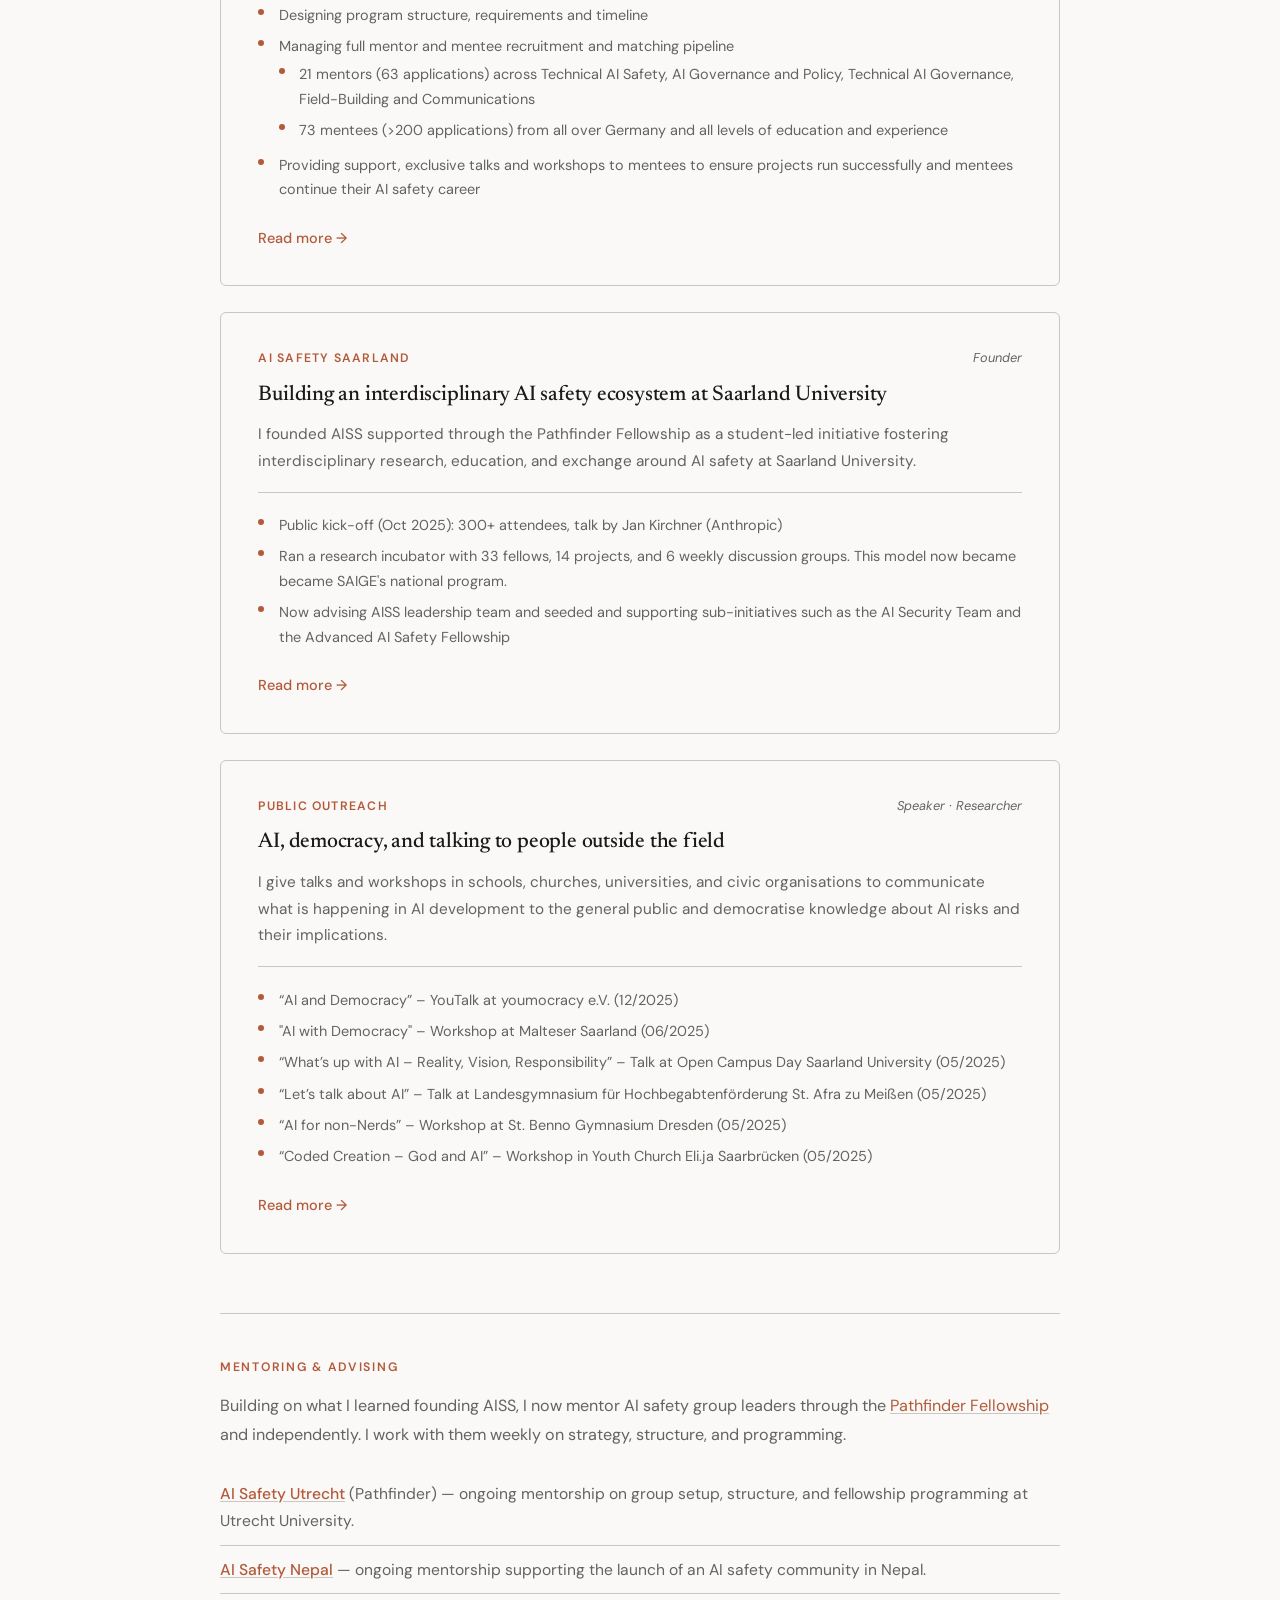
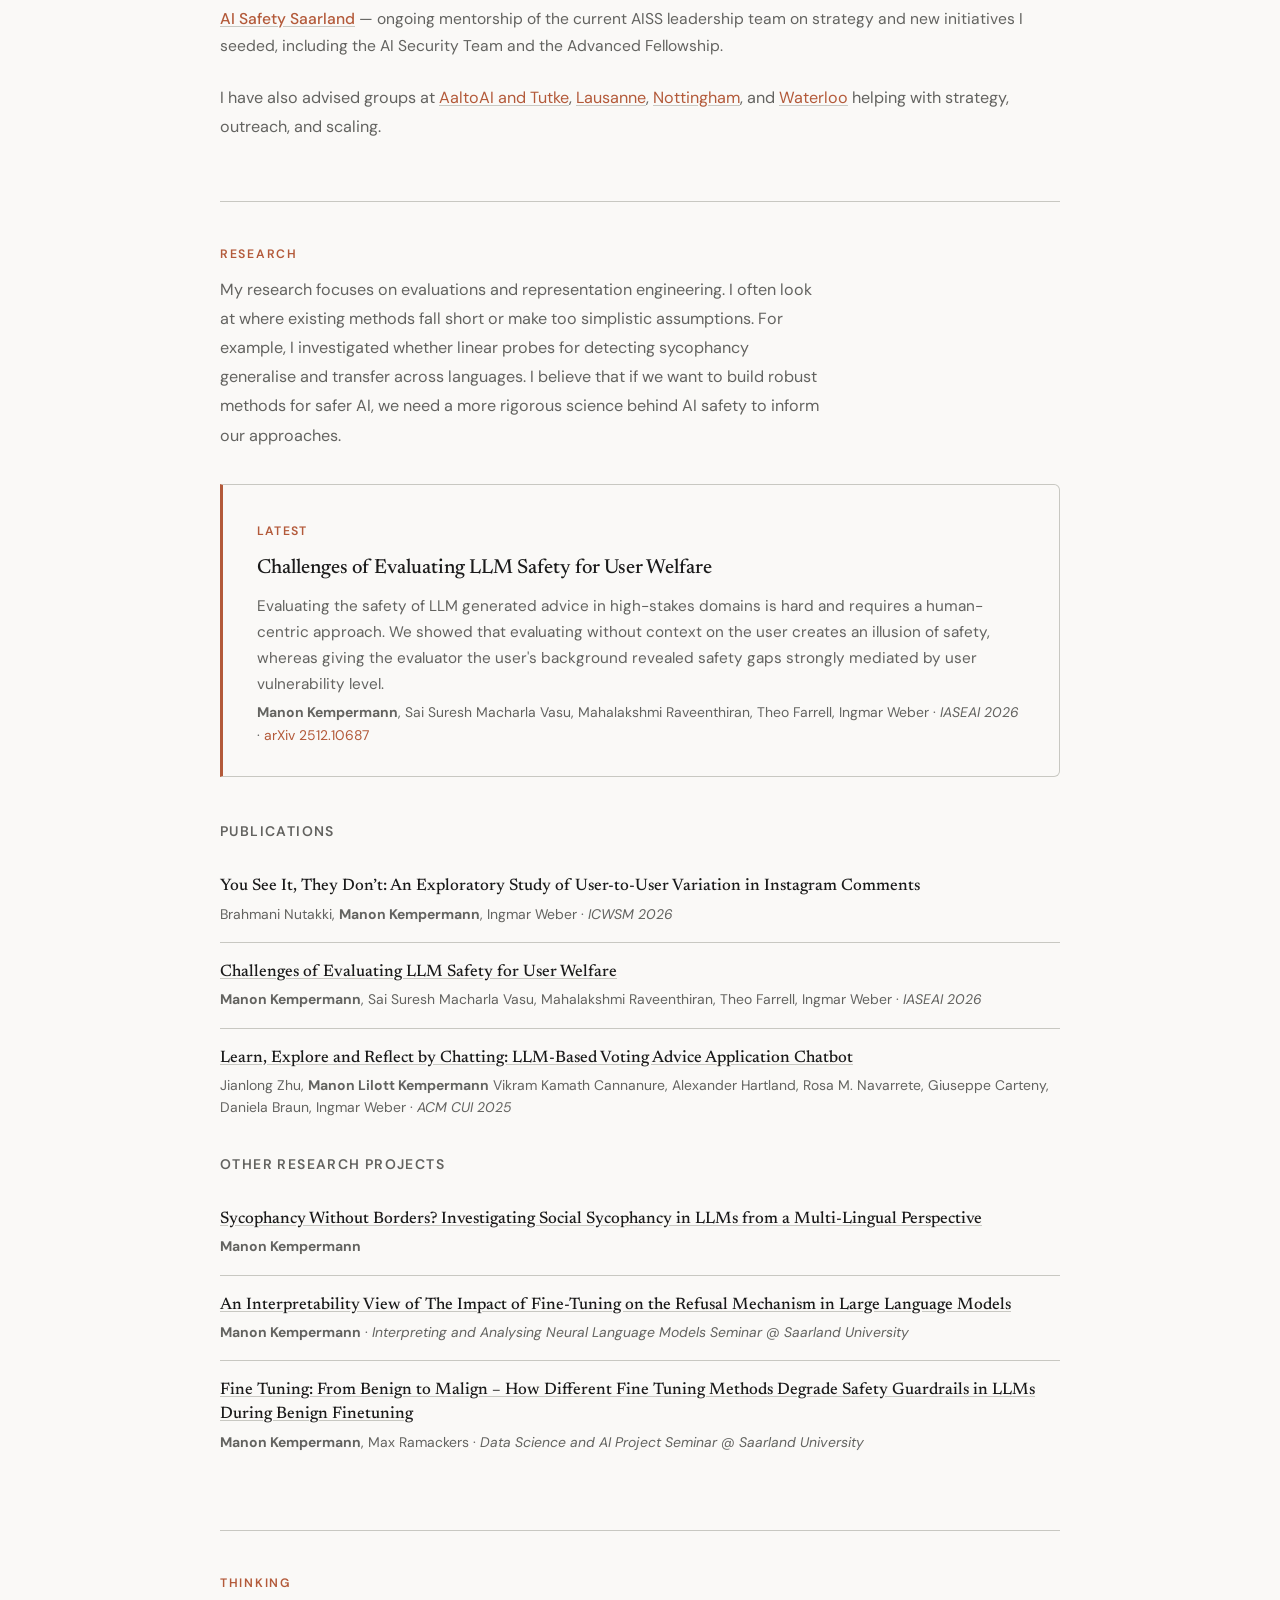
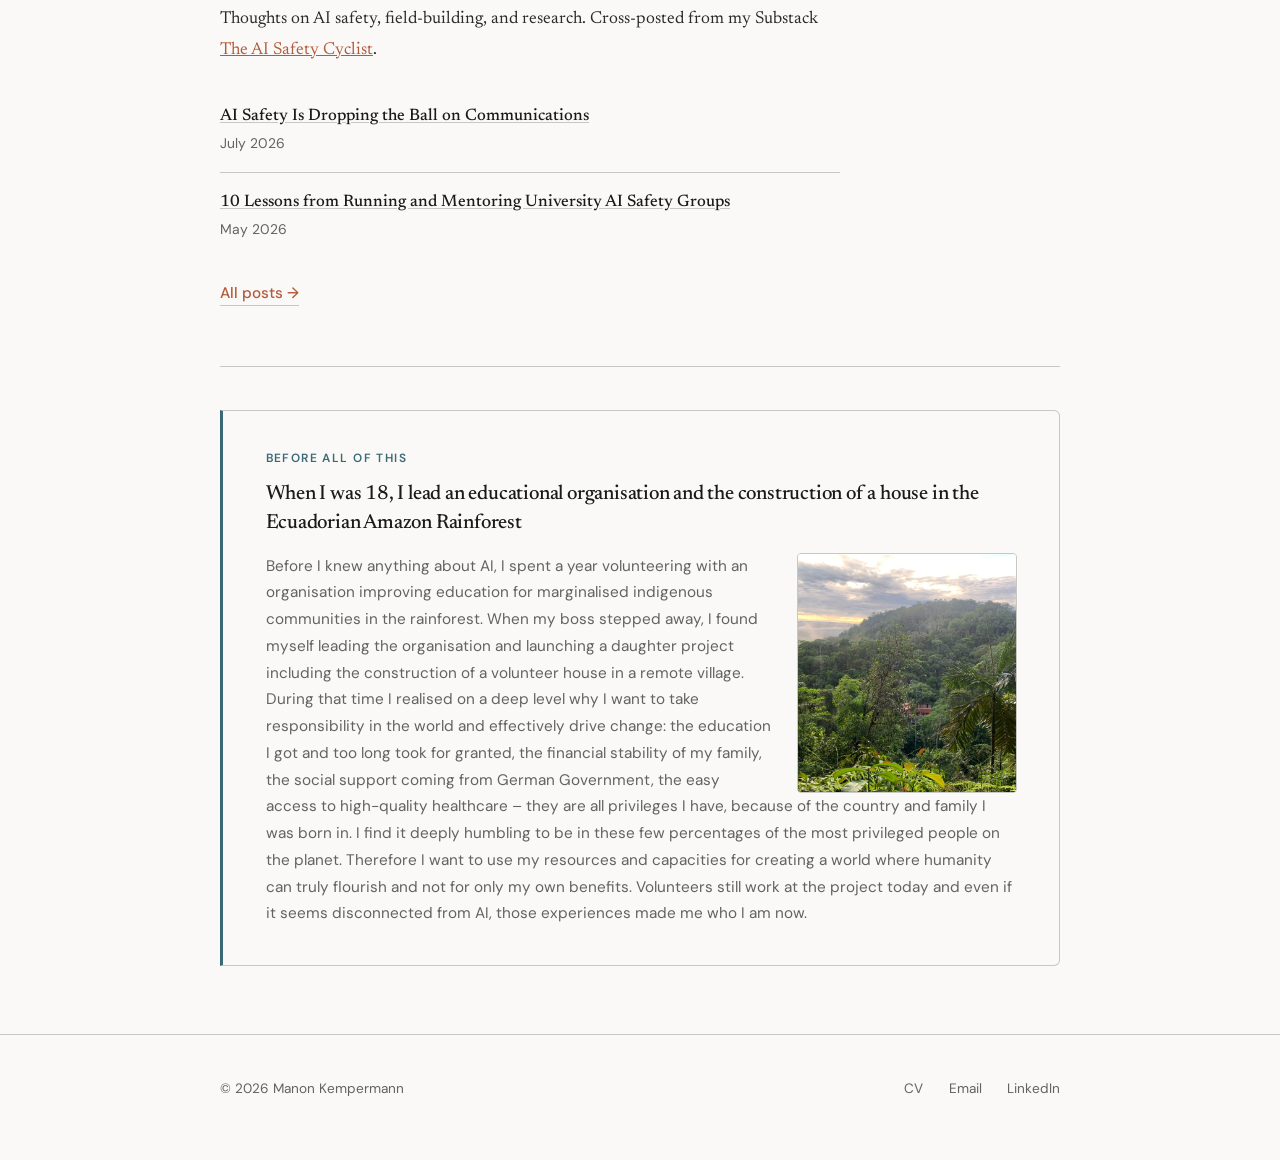
==== commit 3904d821: "added longitude" ====
--- a/index.html
+++ b/index.html
@@ -33,7 +33,7 @@
         <p class="header-kicker">AI Safety · Field-Building · Research</p>
         <h1>Manon Kempermann</h1>
         <p class="tagline">
-           Currently, I am a <a href="https://generatorresidency.org/">Generator Resident</a> organising a two-week intensive for AI Safety talent to break into impactful AI policy work. I am in general passionate about training and directing talent in AI Safety to opportunities where their personal fit meets the demands of the field best. Besides the Generator, I am doing this through mentoring AI Safety groups around the world, leading the SAIGE Incubator and teaching at ML4Good. Before I realised how much more impact I could have by being a generalist picking up dropped balls in the AI Safety ecosystem, I did technical AI Safety research and studied AI. 
+           Currently, I am a <a href="https://generatorresidency.org/">Generator Resident</a> organising an eight-day intensive for AI Safety talent to break into impactful AI policy work. I am in general passionate about training and directing talent in AI Safety to opportunities where their personal fit meets the demands of the field best. Besides the Generator, I am doing this through mentoring AI Safety groups around the world, leading the SAIGE Incubator and teaching at ML4Good. Before I realised how much more impact I could have by being a generalist picking up dropped balls in the AI Safety ecosystem, I did technical AI Safety research and studied AI. 
           <br> 
         </p>
         <div class="contact-row">
@@ -60,30 +60,26 @@
     <div class="project-grid">
       <!--
         Longitude card maintenance:
-        - Change "applications open soon" to "applications are currently open" once applications launch,
-          and remove the clause entirely once they close; "First cohort travels to DC in fall 2026"
-          stays as the bullet text throughout.
-        - Once the program site is live: make the card clickable (swap the div for an <a> like the other
-          cards) and remove the "Website coming soon" line.
+        - Remove the "applications are currently open" clause once applications close (deadline
+          August 16, 2026); "First cohort travels to DC in fall 2026" stays as the bullet text.
       -->
-      <!-- card link target when live: https://longitudepolicy.org -->
-      <div class="project-card fade-section" id="longitude">
+      <a href="https://www.longitudepolicy.org" class="project-card fade-section" id="longitude">
         <div class="card-top">
           <span class="card-overline">Longitude · DC Intensive</span>
           <span class="card-role">Generator Residency by Constellation and Kairos</span>
         </div>
-        <h3>Bringing more technical talent into AI policy</h3>
-        <p>
-          AI policy needs many more talented people, and a currently under-leveraged talent pool for that is already inside the AI safety field: junior talent with high AI safety context, often more technical depth than policy work even requires, who so far mainly saw a technical research path for themselves. Although some might start to realise that AI policy work could result in high impact, such work can feel distant and opaque. I am organising the Longitude DC Intensive with Damin Curtis, a two-week policy immersion in Washington, DC to reduce that friction. Participants quickly build networks and foundations in policy work, so they can transition into policy roles or return to research with the connections, communication skills, and realistic picture of government that make their work more useful to policymakers.
+        <h3>AI policy needs technical experts</h3>
+        <p>
+          The US government has to navigate the arrival of transformative AI, and far too few of the people shaping its response understand the technology. Together with Damin Curtis, I am organising the Longitude DC Intensive, a fully funded eight-day program in Washington, DC for technical AI safety professionals who want to put their expertise to work in policy. 
         </p>
         <div class="card-details">
           <ul>
             <li>Designing and running the program end to end, from curriculum and participant selection to fundraising and partnerships with DC policy organisations</li>
-            <li>First cohort travels to DC in fall 2026; applications open soon</li>
+            <li>First cohort travels to DC in fall 2026; applications are currently open</li>
           </ul>
         </div>
-        <span class="card-role" style="display: block; margin-top: 1.2rem;">Website coming soon</span>
-      </div>
+        <span class="card-link">Read more →</span>
+      </a>
 
       <a href="https://safeaigermany.org/incubator" class="project-card fade-section" id="saige">
         <div class="card-top">
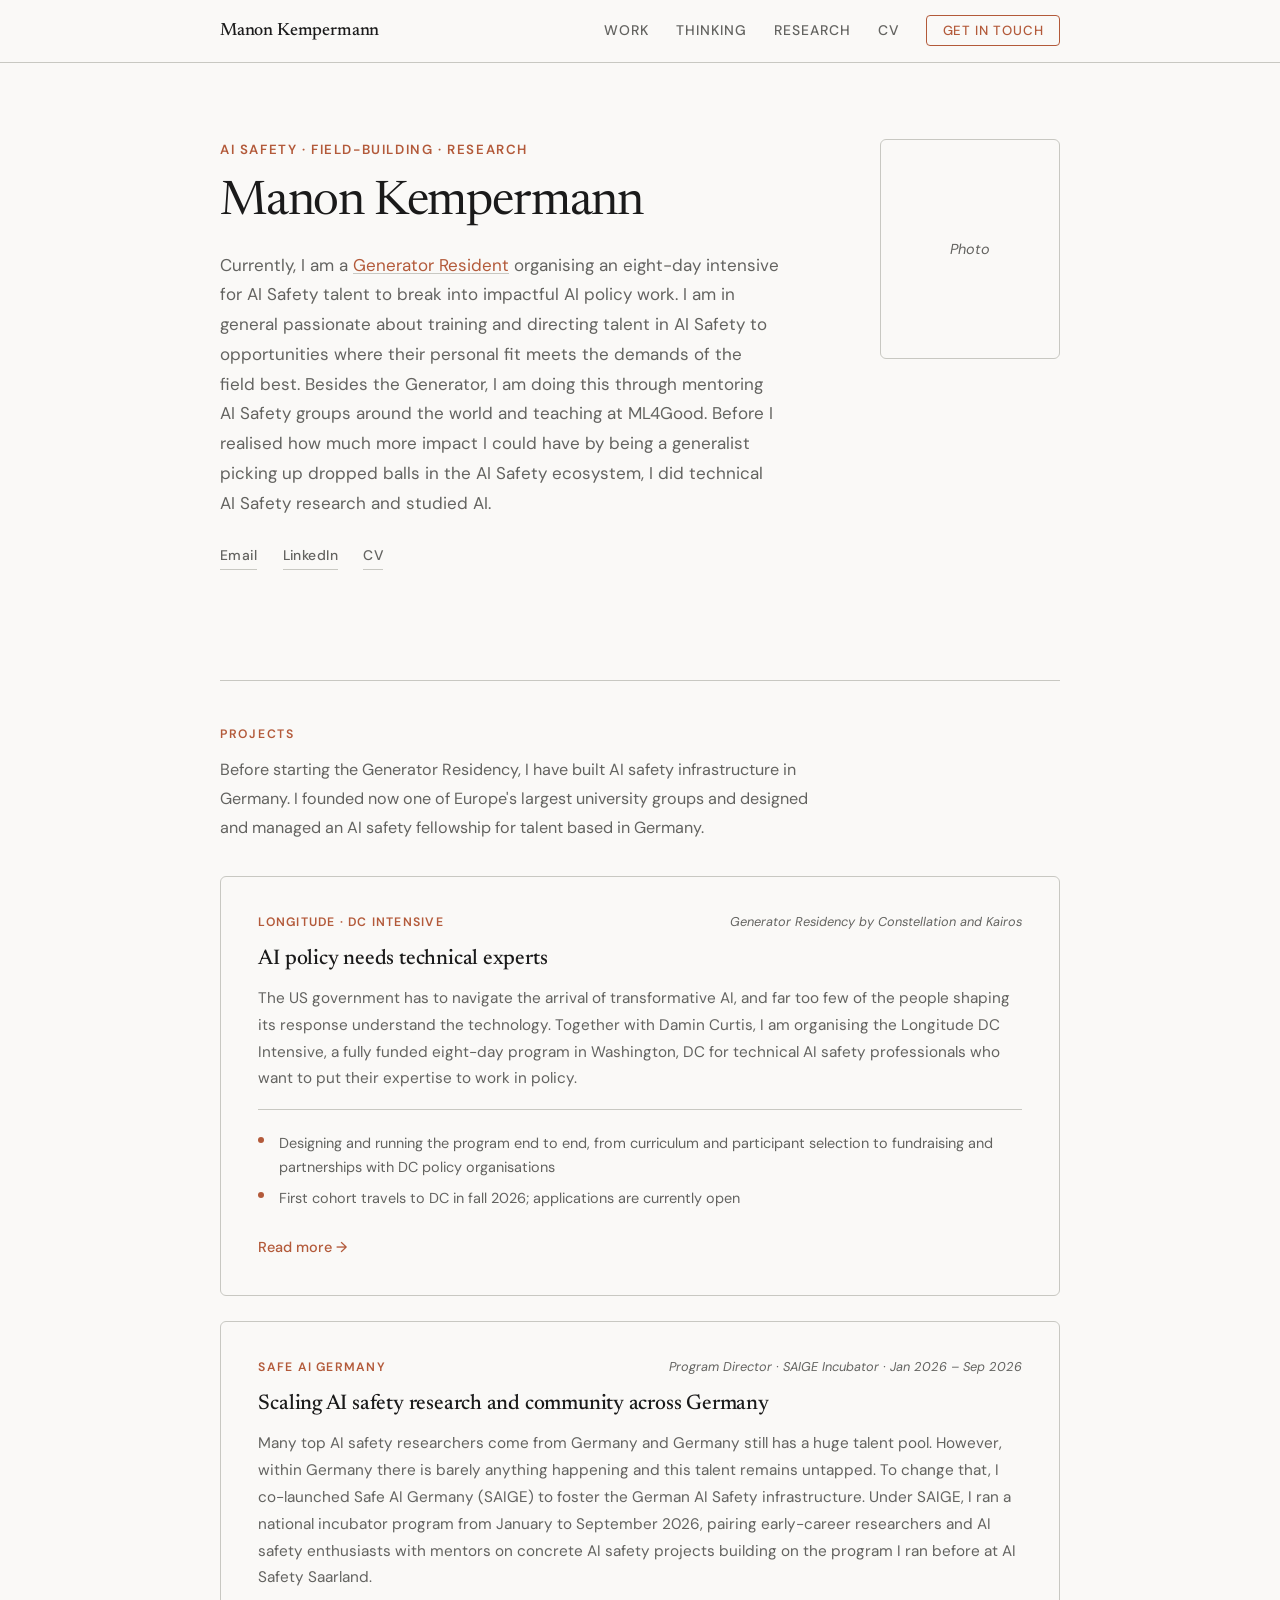
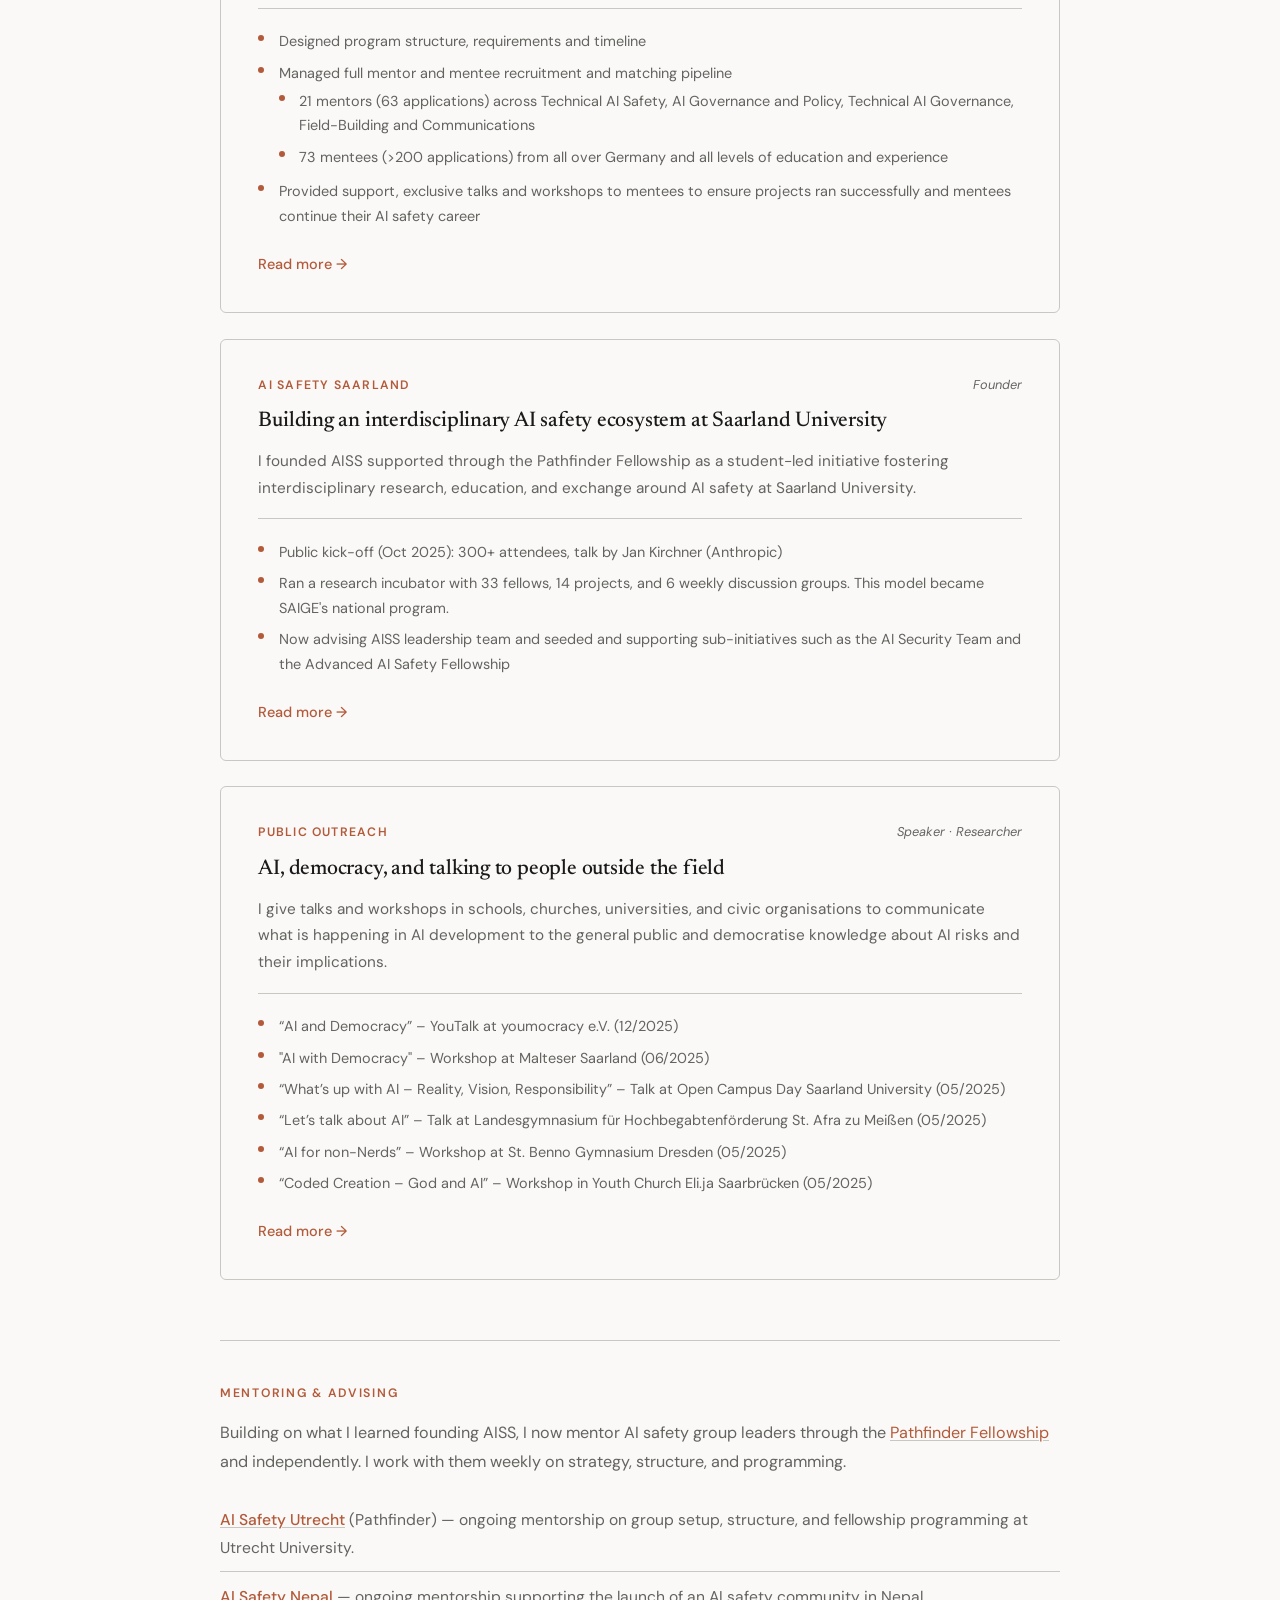
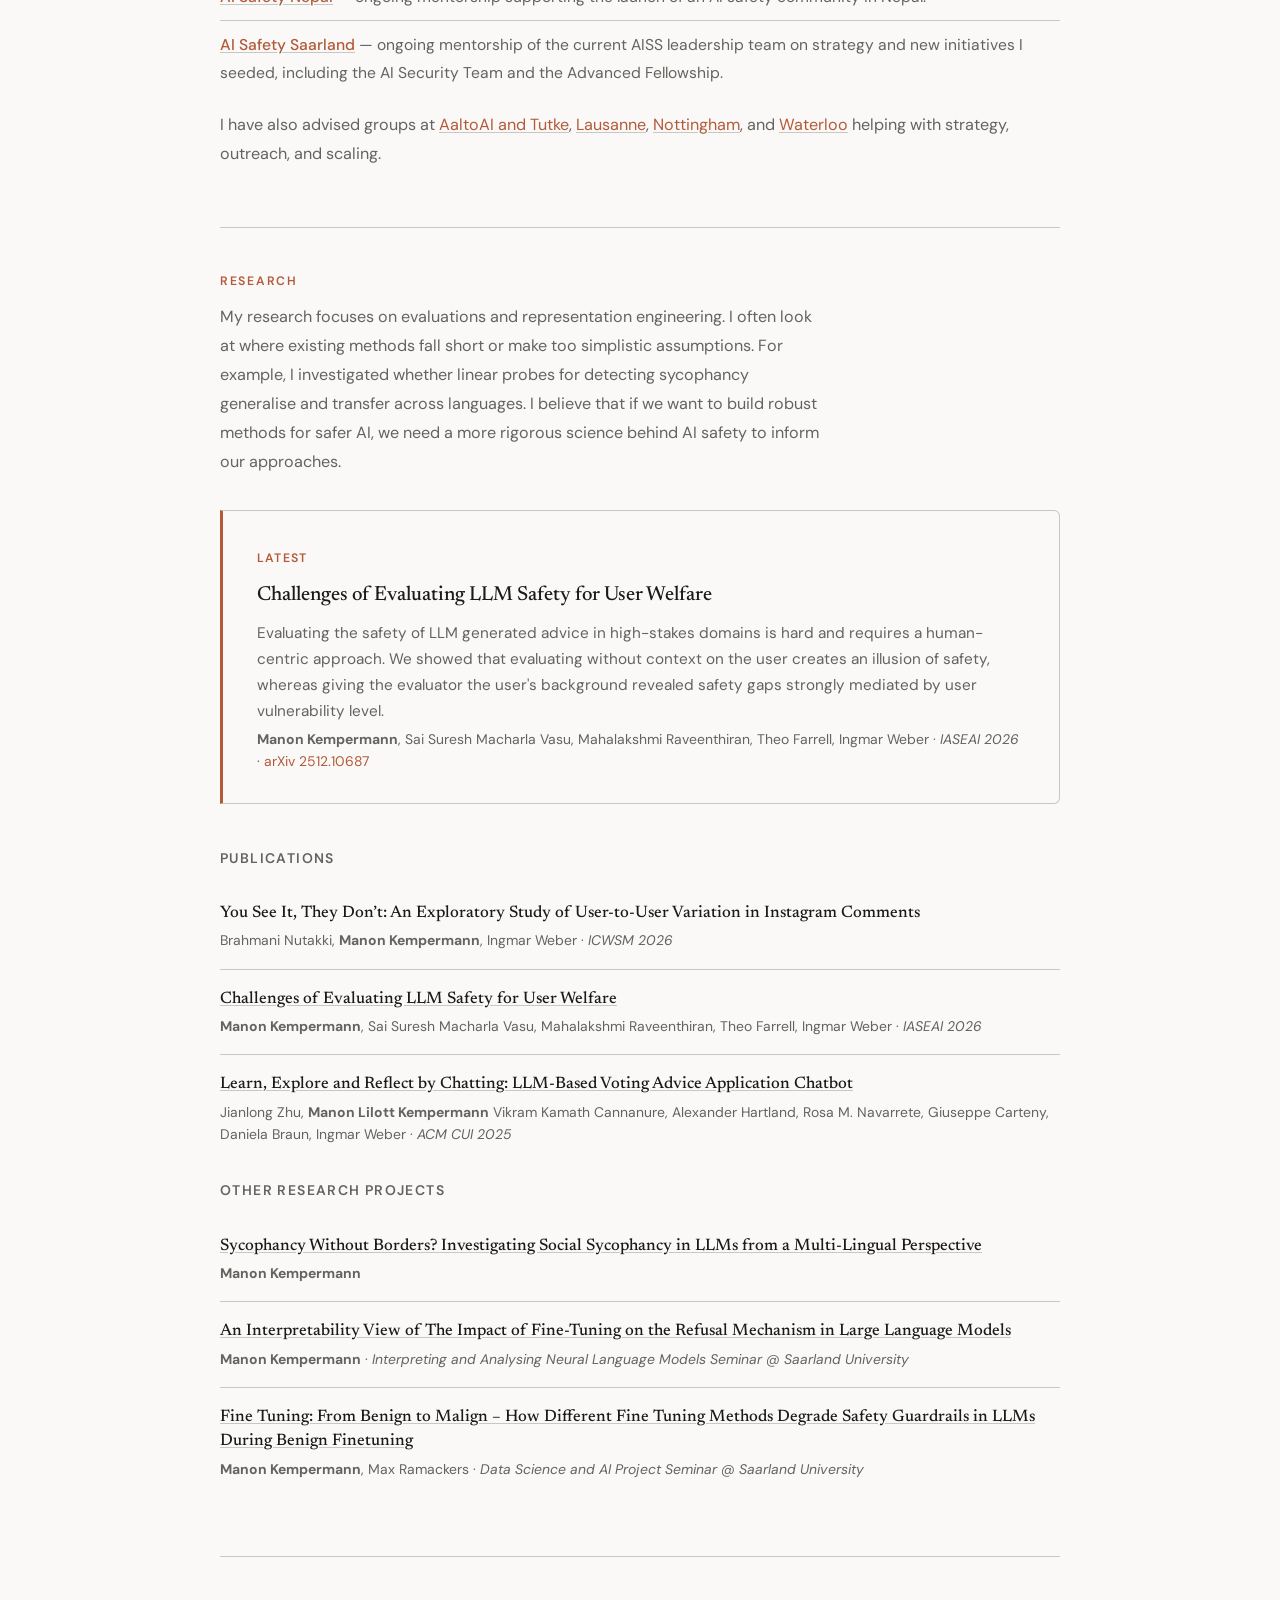
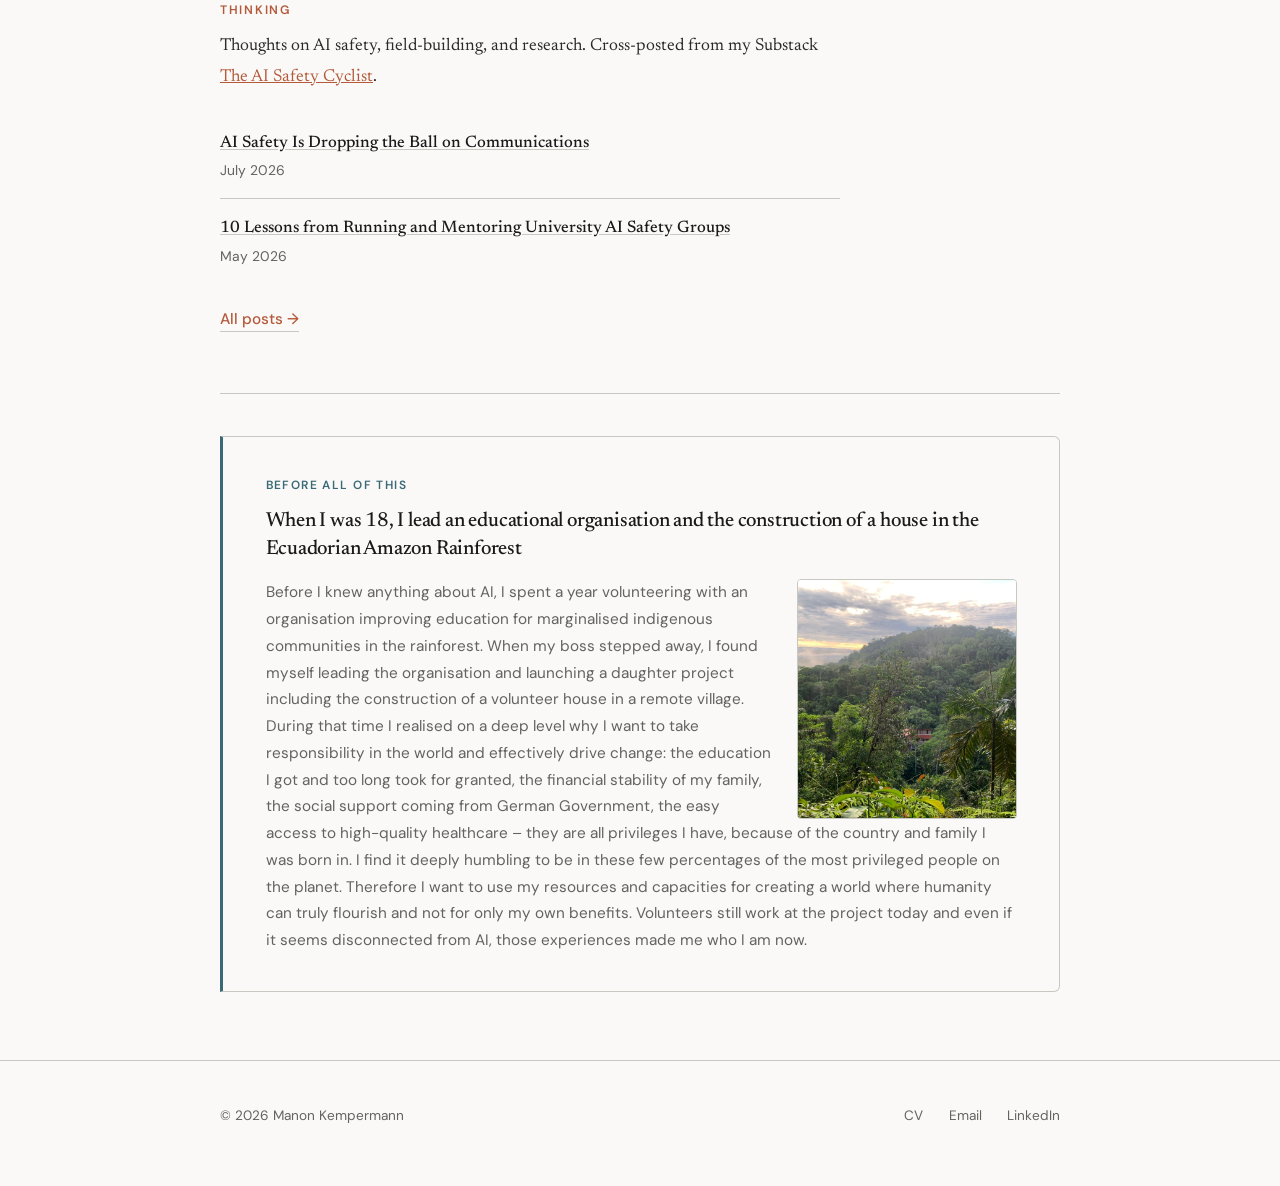
==== commit d2c8ee25: "Mark SAIGE role as ended (Jan–Sep 2026) and update CV Co-Authored-By: Claude Fable 5 <noreply@anthro" ====
--- a/index.html
+++ b/index.html
@@ -21,7 +21,7 @@
         <li><a href="#projects">Work</a></li>
         <li><a href="thinking.html">Thinking</a></li>
         <li><a href="#publications">Research</a></li>
-        <li><a href="pdf/260719_Manon_K_CV.pdf">CV</a></li>
+        <li><a href="pdf/260924_Manon_Kempermann_CV.pdf">CV</a></li>
         <li><a href="mailto:manon@kempermann.email" class="nav-cta">Get in touch</a></li>
       </ul>
     </div>
@@ -33,13 +33,13 @@
         <p class="header-kicker">AI Safety · Field-Building · Research</p>
         <h1>Manon Kempermann</h1>
         <p class="tagline">
-           Currently, I am a <a href="https://generatorresidency.org/">Generator Resident</a> organising an eight-day intensive for AI Safety talent to break into impactful AI policy work. I am in general passionate about training and directing talent in AI Safety to opportunities where their personal fit meets the demands of the field best. Besides the Generator, I am doing this through mentoring AI Safety groups around the world, leading the SAIGE Incubator and teaching at ML4Good. Before I realised how much more impact I could have by being a generalist picking up dropped balls in the AI Safety ecosystem, I did technical AI Safety research and studied AI. 
+           Currently, I am a <a href="https://generatorresidency.org/">Generator Resident</a> organising an eight-day intensive for AI Safety talent to break into impactful AI policy work. I am in general passionate about training and directing talent in AI Safety to opportunities where their personal fit meets the demands of the field best. Besides the Generator, I am doing this through mentoring AI Safety groups around the world and teaching at ML4Good. Before I realised how much more impact I could have by being a generalist picking up dropped balls in the AI Safety ecosystem, I did technical AI Safety research and studied AI. 
           <br> 
         </p>
         <div class="contact-row">
           <a href="mailto:manon@kempermann.email">Email</a>
           <a href="https://www.linkedin.com/in/manon-kempermann-%F0%9F%94%B6-0a8396263/">LinkedIn</a>
-          <a href="pdf/260719_Manon_K_CV.pdf">CV</a>
+          <a href="pdf/260924_Manon_Kempermann_CV.pdf">CV</a>
         </div>
       </div>
       <div class="header-photo">
@@ -53,7 +53,7 @@
     <div class="section-header fade-section">
       <span class="section-label">Projects</span>
       <p class="section-intro">
-        Before starting the Generator Residency, I have built AI safety infrastructure in Germany. I founded now one of Europe's largest university groups and designed and manage an AI safety fellowship for talent based in Germany.
+        Before starting the Generator Residency, I have built AI safety infrastructure in Germany. I founded now one of Europe's largest university groups and designed and managed an AI safety fellowship for talent based in Germany.
       </p>
     </div>
 
@@ -84,22 +84,22 @@
       <a href="https://safeaigermany.org/incubator" class="project-card fade-section" id="saige">
         <div class="card-top">
           <span class="card-overline">Safe AI Germany</span>
-          <span class="card-role">Program Director · SAIGE Incubator</span>
+          <span class="card-role">Program Director · SAIGE Incubator · Jan 2026 – Sep 2026</span>
         </div>
         <h3>Scaling AI safety research and community across Germany</h3>
         <p>
-          Many top AI safety researchers come from Germany and Germany still has a huge talent pool. However, within Germany there is barely anything happening and this talent remains untapped. To change that, I co-launched Safe AI Germany (SAIGE) to foster the German AI Safety infrastructure. Under SAIGE, I run a national incubator program pairing early-career researchers and AI safety enthusiasts with mentors on concrete AI safety projects building on the program I ran before at AI Safety Saarland.
+          Many top AI safety researchers come from Germany and Germany still has a huge talent pool. However, within Germany there is barely anything happening and this talent remains untapped. To change that, I co-launched Safe AI Germany (SAIGE) to foster the German AI Safety infrastructure. Under SAIGE, I ran a national incubator program from January to September 2026, pairing early-career researchers and AI safety enthusiasts with mentors on concrete AI safety projects building on the program I ran before at AI Safety Saarland.
         </p>
         <div class="card-details">
           <ul>
-            <li>Designing program structure, requirements and timeline</li>
-            <li>Managing full mentor and mentee recruitment and matching pipeline
+            <li>Designed program structure, requirements and timeline</li>
+            <li>Managed full mentor and mentee recruitment and matching pipeline
               <ul>
                 <li>21 mentors (63 applications) across Technical AI Safety, AI Governance and Policy, Technical AI Governance, Field-Building and Communications</li>
                 <li>73 mentees (>200 applications) from all over Germany and all levels of education and experience</li>
               </ul>
             </li>
-            <li>Providing support, exclusive talks and workshops to mentees to ensure projects run successfully and mentees continue their AI safety career</li>
+            <li>Provided support, exclusive talks and workshops to mentees to ensure projects ran successfully and mentees continue their AI safety career</li>
           </ul>
         </div>
         <span class="card-link">Read more →</span>
@@ -117,7 +117,7 @@
         <div class="card-details">
           <ul>
             <li>Public kick-off (Oct 2025): 300+ attendees, talk by Jan Kirchner (Anthropic)</li>
-            <li>Ran a research incubator with 33 fellows, 14 projects, and 6 weekly discussion groups. This model now became became SAIGE's national program.</li>
+            <li>Ran a research incubator with 33 fellows, 14 projects, and 6 weekly discussion groups. This model became SAIGE's national program.</li>
             <li>Now advising AISS leadership team and seeded and supporting sub-initiatives such as the AI Security Team and the Advanced AI Safety Fellowship</li>
           </ul>
         </div>
@@ -316,7 +316,7 @@
     <div class="footer-inner">
       <p>&copy; 2026 Manon Kempermann</p>
       <div class="footer-links">
-        <a href="pdf/260719_Manon_K_CV.pdf">CV</a>
+        <a href="pdf/260924_Manon_Kempermann_CV.pdf">CV</a>
         <a href="mailto:manon@kempermann.email">Email</a>
           <a href="https://www.linkedin.com/in/manon-kempermann-%F0%9F%94%B6-0a8396263/">LinkedIn</a>
       </div>
